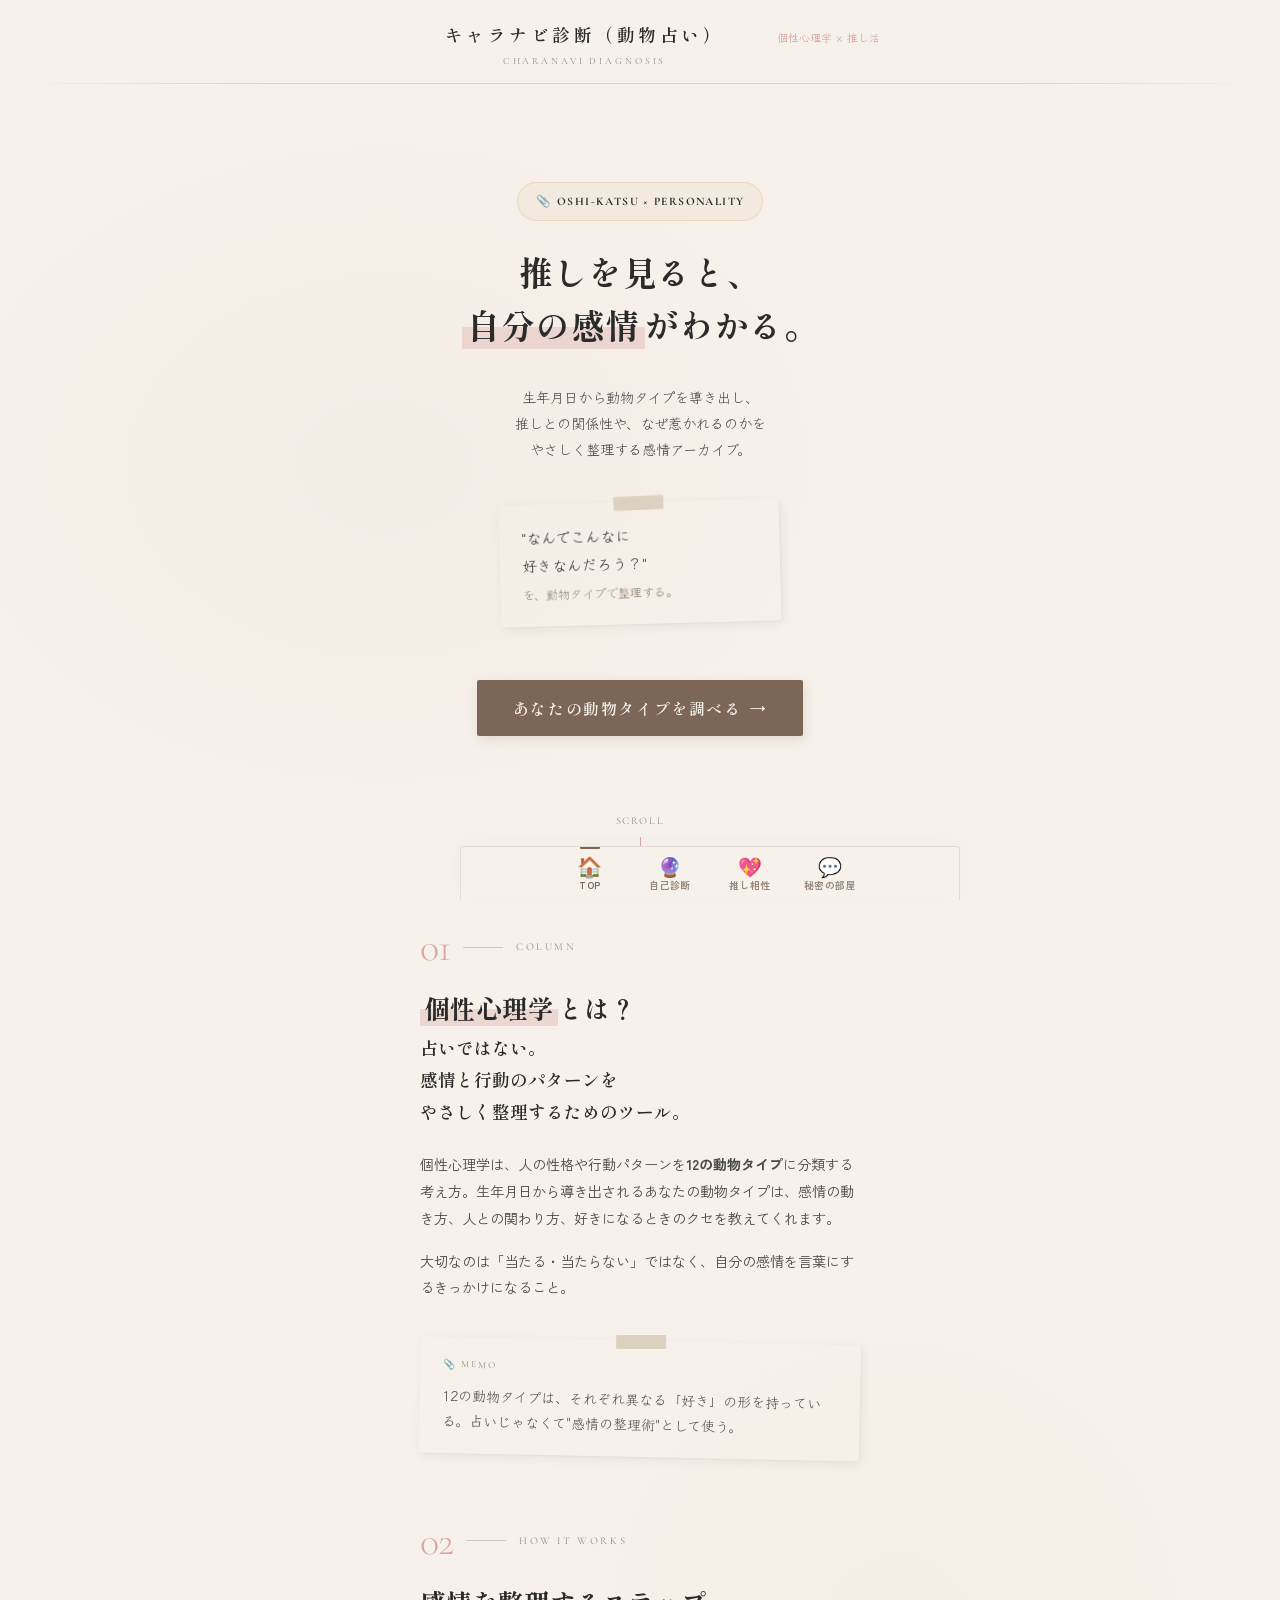
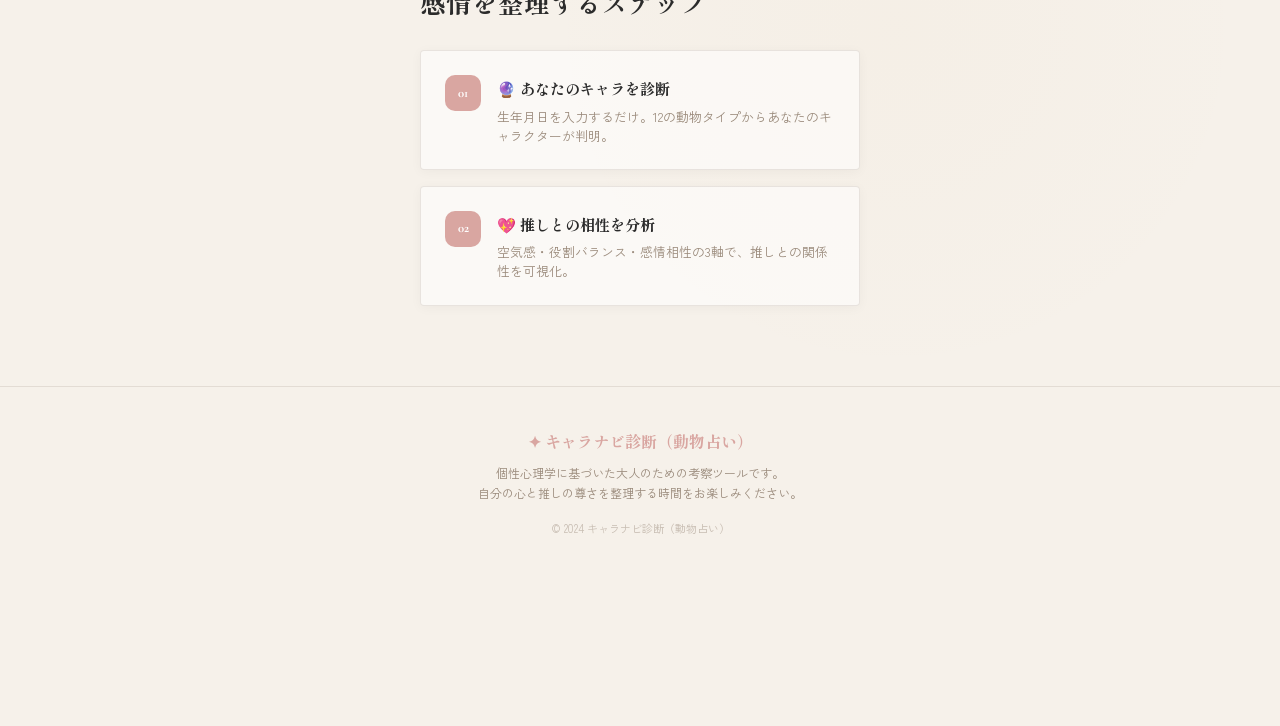
==== index.html @ 5bd95306 "トップページのサブタイトルから「大人オタク向け」を削除" ====
<!DOCTYPE html>
<html lang="ja">
<head>
  <meta charset="UTF-8">
  <meta name="viewport" content="width=device-width, initial-scale=1.0, viewport-fit=cover">
  <title>キャラナビ診断（動物占い） Vol.01 | 推しを知ると、自分もわかる。</title>
  <meta name="description" content="個性心理学の動物タイプで、推しへの感情を整理する。大人のための推し活考察アーカイブ。">
  <meta name="theme-color" content="#F6F1EA">
  <link rel="preconnect" href="https://fonts.googleapis.com">
  <link rel="preconnect" href="https://fonts.gstatic.com" crossorigin>
  <link href="https://fonts.googleapis.com/css2?family=Shippori+Mincho+B1:wght@400;500;600;700;800&family=Zen+Kaku+Gothic+New:wght@400;500;700&family=Klee+One:wght@400;600&family=Cormorant+Garamond:ital,wght@0,300;0,400;0,500;0,600;1,300;1,400&display=swap" rel="stylesheet">
  <link rel="stylesheet" href="css/main.css">
</head>
<body>

  <!-- ✨ Background Ambiance -->
  <div class="bg-ambiance"></div>
  <div class="particles" id="particles"></div>

  <!-- Loading Overlay -->
  <div class="loading-overlay" id="loadingOverlay">
    <div class="loading-spinner"></div>
    <div class="loading-text">感情アーカイブを整理中…</div>
  </div>

  <!-- Masthead -->
  <header class="masthead" id="masthead-main">
    <div class="masthead-inner">
      <div class="masthead-brand">
        <h1 class="masthead-title">キャラナビ診断（動物占い）</h1>
        <span class="masthead-en">CHARANAVI DIAGNOSIS</span>
      </div>
      <span class="masthead-tagline">個性心理学 × 推し活</span>
    </div>
    <div class="masthead-rule"></div>
  </header>

  <!-- ============================================================
       PAGE: TOP
       ============================================================ -->
  <div class="page active" id="page-top">
    <section class="hero" style="min-height: calc(100vh - 140px); padding-top: 20px;">
      <div class="hero-eyebrow">
        <span>📎</span>
        <span>OSHI-KATSU × PERSONALITY</span>
      </div>

      <h1 class="hero-title" style="font-family: var(--font-serif); font-size: 2.1rem; line-height: 1.6; margin-bottom: 2rem;">
        推しを見ると、<br>
        <span class="marker-highlight">自分の感情</span>がわかる。
      </h1>

      <p class="hero-subtitle" style="font-family: var(--font-hand); font-size: 0.9rem; line-height: 1.8; margin-bottom: 2.5rem; color: var(--text-primary);">
        生年月日から動物タイプを導き出し、<br>
        推しとの関係性や、なぜ惹かれるのかを<br>
        やさしく整理する感情アーカイブ。
      </p>

      <!-- Sticky note -->
      <div class="hero-memo" style="transform: rotate(-1.5deg); margin-bottom: 3.5rem; max-width: 280px; width: 100%;">
        <div class="sticky-note sticky-note--pink">
          <p class="sticky-handwritten">"なんでこんなに<br>好きなんだろう？"<br><span class="sticky-small">を、動物タイプで整理する。</span></p>
        </div>
      </div>

      <button class="btn-cta" id="btnStartDiagnosis" onclick="navigateTo('diagnosis')">
        <span>あなたの動物タイプを調べる</span>
        <span>→</span>
      </button>

      <div class="hero-scroll" style="bottom: 10px;">
        <span>SCROLL</span>
        <div class="scroll-line"></div>
      </div>
    </section>

    <!-- Column Section -->
    <section class="features" style="padding-top: 2rem; padding-bottom: 4rem;">
      <div class="container">
        <!-- Section header -->
        <div class="col-header">
          <span class="col-num">01</span>
          <div class="col-divider"></div>
          <span class="col-label">COLUMN</span>
        </div>

        <h2 class="section-title">
          <span class="title-main"><span class="marker-highlight">個性心理学</span>とは？</span>
        </h2>

        <div class="editorial-grid" style="display: flex; flex-direction: column; gap: 1.5rem; margin-bottom: 2.5rem;">
          <p class="lead-text" style="font-family: var(--font-serif); font-size: 1.1rem; line-height: 1.8; color: var(--text-dark); font-weight: 600;">
            占いではない。<br>
            <span class="text-em">感情と行動のパターン</span>を<br>
            やさしく整理するためのツール。
          </p>

          <div class="body-text" style="font-size: 0.88rem; line-height: 1.9; color: var(--text-primary);">
            <p>
              個性心理学は、人の性格や行動パターンを<strong>12の動物タイプ</strong>に分類する考え方。生年月日から導き出されるあなたの動物タイプは、感情の動き方、人との関わり方、好きになるときのクセを教えてくれます。
            </p>
            <p style="margin-top: 1rem;">
              大切なのは「当たる・当たらない」ではなく、<span class="underline-accent">自分の感情を言葉にするきっかけ</span>になること。
            </p>
          </div>
        </div>

        <!-- Sticky Note inside Column -->
        <div class="sticky-note sticky-note--yellow" style="transform: rotate(1.2deg); margin-bottom: 3rem;">
          <p class="sticky-label">📎 MEMO</p>
          <p class="sticky-body" style="font-family: var(--font-hand);">12の動物タイプは、それぞれ異なる「好き」の形を持っている。占いじゃなくて"感情の整理術"として使う。</p>
        </div>

        <!-- Features list -->
        <div class="col-header" style="margin-top: 4rem;">
          <span class="col-num">02</span>
          <div class="col-divider"></div>
          <span class="col-label">HOW IT WORKS</span>
        </div>
        <h2 class="section-title" style="margin-bottom: 2rem;">感情を整理するステップ</h2>

        <div class="feature-card">
          <div class="feature-step">01</div>
          <div>
            <div class="feature-title">🔮 あなたのキャラを診断</div>
            <div class="feature-desc">生年月日を入力するだけ。12の動物タイプからあなたのキャラクターが判明。</div>
          </div>
        </div>
        <div class="feature-card">
          <div class="feature-step">02</div>
          <div>
            <div class="feature-title">💖 推しとの相性を分析</div>
            <div class="feature-desc">空気感・役割バランス・感情相性の3軸で、推しとの関係性を可視化。</div>
          </div>
        </div>

      </div>
    </section>

    <!-- Footer -->
    <footer class="site-footer">
      <div class="footer-logo">✦ キャラナビ診断（動物占い）</div>
      <p class="footer-note">
        個性心理学に基づいた大人のための考察ツールです。<br>
        自分の心と推しの尊さを整理する時間をお楽しみください。
      </p>
      <p class="footer-copy">© 2024 キャラナビ診断（動物占い）</p>
    </footer>
  </div>

  <!-- ============================================================
       PAGE: DIAGNOSIS
       ============================================================ -->
  <div class="page" id="page-diagnosis">
    <div class="container">
      <div class="col-header">
        <span class="col-num">03</span>
        <div class="col-divider"></div>
        <span class="col-label">YOUR TYPE</span>
      </div>

      <h2 class="section-title">あなたの<span class="marker-highlight">動物タイプ</span>を知る</h2>
      <p class="section-desc" style="margin-bottom: 2rem;">生年月日を入力してください。</p>

      <div class="glass-card" id="diagnosisForm">
        <div class="form-group">
          <label class="form-label">📅 BIRTHDAY</label>
          <div class="date-inputs">
            <div class="date-field">
              <input type="number" id="myYear" class="date-input" placeholder="1995" min="1920" max="2026">
              <span class="date-unit">年</span>
            </div>
            <div class="date-field">
              <input type="number" id="myMonth" class="date-input" placeholder="4" min="1" max="12">
              <span class="date-unit">月</span>
            </div>
            <div class="date-field">
              <input type="number" id="myDay" class="date-input" placeholder="1" min="1" max="31">
              <span class="date-unit">日</span>
            </div>
          </div>
        </div>
        <button class="btn-primary" id="btnMyDiagnose" onclick="runMyDiagnosis()">
          <span>診断する</span>
          <span>→</span>
        </button>
      </div>

      <!-- Result Area -->
      <div class="result-area hidden" id="myResult">
        <div class="result-card" id="myResultCard">
          <div class="result-label" id="myResultLabel">YOUR ANIMAL TYPE</div>
          <div class="result-header" style="margin-top: 1.5rem; display: flex; justify-content: space-between; align-items: center;">
            <div class="char-number" id="myCharNumber">No.--</div>
            <div class="char-group-badge" id="myGroupBadge">--</div>
          </div>
          <div class="char-animal-icon" id="myAnimalIcon">🔮</div>
          <div class="char-name" id="myCharName">--</div>
          <div class="char-animal-name" id="myAnimalName">--</div>
          <div class="char-spell" id="myCharSpell">--</div>
          <div class="char-keyword" id="myKeyword">--</div>
          <div class="char-details">
            <div class="detail-item">
              <span class="detail-icon">💬</span>
              <div>
                <div class="detail-label">PERSONALITY — 基本性格</div>
                <div class="detail-text" id="myPersonality">--</div>
              </div>
            </div>
            <div class="detail-item">
              <span class="detail-icon">💓</span>
              <div>
                <div class="detail-label">LOVE — 好きの傾向</div>
                <div class="detail-text" id="myLove">--</div>
              </div>
            </div>
            <div class="detail-item">
              <span class="detail-icon">⭐</span>
              <div>
                <div class="detail-label">VOCATION — 適職傾向</div>
                <div class="detail-text" id="myVocation">--</div>
              </div>
            </div>
            <div class="detail-item">
              <span class="detail-icon">🍀</span>
              <div>
                <div class="detail-label">LUCKY POINT — 開運のヒント</div>
                <div class="detail-text" id="myLucky">--</div>
              </div>
            </div>
          </div>
          <button class="share-btn" onclick="shareResult('my')" style="width: 100%; justify-content: center; margin-top: 2rem;">📤 この結果をコピーする</button>
        </div>

        <!-- Navigation Buttons -->
        <div class="btn-group mt-lg">
          <button class="btn-primary" onclick="navigateTo('oshi')">
            <span>💖 推しとの相性を見る</span>
            <span>→</span>
          </button>

        </div>
      </div>
    </div>
    <footer class="site-footer">
      <p class="footer-copy">© 2024 キャラナビ診断（動物占い）</p>
    </footer>
  </div>

  <!-- ============================================================
       PAGE: OSHI COMPATIBILITY
       ============================================================ -->
  <div class="page" id="page-oshi">
    <div class="container">
      <div class="col-header">
        <span class="col-num">04</span>
        <div class="col-divider"></div>
        <span class="col-label">RELATIONSHIP</span>
      </div>

      <h2 class="section-title">推しとの<span class="marker-highlight">相性チェック</span></h2>

      <!-- Quote -->
      <div class="oshi-quote" style="margin-bottom: 2rem;">
        <blockquote class="pull-quote">
          <p>
            推しを見てると、<br>
            <span class="quote-accent">"なんでこんなに惹かれるんだろう？"</span><br>
            って思うこと、ない？
          </p>
        </blockquote>
      </div>

      <!-- User not diagnosed message -->
      <div class="glass-card text-center hidden" id="oshiNeedDiagnosis" style="margin-bottom: 2rem;">
        <p style="margin-bottom:16px; font-family: var(--font-hand);">まずはあなた自身のキャラクターを先に診断してくださいね 🔮</p>
        <button class="btn-primary" onclick="navigateTo('diagnosis')">
          <span>診断ページへ</span>
          <span>→</span>
        </button>
      </div>

      <!-- Oshi Input Form -->
      <div class="glass-card hidden" id="oshiForm" style="margin-bottom: 2rem;">
        <div class="form-group">
          <label class="form-label">💖 推しの名前（任意）</label>
          <input type="text" id="oshiName" class="text-input" placeholder="例：廉くん">
        </div>
        <div class="form-group">
          <label class="form-label">📅 推しの生年月日</label>
          <div class="date-inputs">
            <div class="date-field">
              <input type="number" id="oshiYear" class="date-input" placeholder="1999" min="1920" max="2026">
              <span class="date-unit">年</span>
            </div>
            <div class="date-field">
              <input type="number" id="oshiMonth" class="date-input" placeholder="1" min="1" max="12">
              <span class="date-unit">月</span>
            </div>
            <div class="date-field">
              <input type="number" id="oshiDay" class="date-input" placeholder="23" min="1" max="31">
              <span class="date-unit">日</span>
            </div>
          </div>
        </div>
        <button class="btn-primary" onclick="runOshiDiagnosis()">
          <span>相性を診断する</span>
          <span>→</span>
        </button>
      </div>

      <!-- Oshi Result -->
      <div class="result-area hidden" id="oshiResult">
        <!-- Oshi Character Card -->
        <div class="result-card" id="oshiResultCard" style="margin-bottom: 2rem;">
          <div class="result-label" id="oshiResultLabel">推しのキャラ</div>
          <div class="result-header" style="margin-top: 1.5rem; display: flex; justify-content: space-between; align-items: center;">
            <div class="char-number" id="oshiCharNumber">No.--</div>
            <div class="char-group-badge" id="oshiGroupBadge">--</div>
          </div>
          <div class="char-animal-icon" id="oshiAnimalIcon">✦</div>
          <div class="char-name" id="oshiCharName">--</div>
          <div class="char-animal-name" id="oshiAnimalName">--</div>
          <div class="char-keyword" id="oshiKeyword" style="margin-bottom: 2rem;">--</div>
          <div class="char-details">
            <div class="detail-item">
              <span class="detail-icon">💬</span>
              <div>
                <div class="detail-label">PERSONALITY — 性格傾向</div>
                <div class="detail-text" id="oshiPersonality">--</div>
              </div>
            </div>
            <div class="detail-item">
              <span class="detail-icon">🎤</span>
              <div>
                <div class="detail-label">OSHI-KATSU — 推し活ポイント</div>
                <div class="detail-text" id="oshiOshiText">--</div>
              </div>
            </div>
          </div>
        </div>

        <!-- Compatibility Card -->
        <div class="compat-card" id="compatCard">
          <div class="compat-title" style="font-family: var(--font-serif); font-weight: 700;">あなたと推しの相性</div>
          
          <div class="compat-vs-display">
            <div class="compat-person">
              <div class="compat-person-emoji" id="compatMyEmoji">🪞</div>
              <div class="compat-person-name" style="font-family: var(--font-hand);">あなた</div>
              <div class="compat-person-group" id="compatMyGroup">--</div>
            </div>
            <div class="compat-heart">✦</div>
            <div class="compat-person">
              <div class="compat-person-emoji" id="compatOshiEmoji">🌟</div>
              <div class="compat-person-name" id="compatOshiName" style="font-family: var(--font-hand);">推し</div>
              <div class="compat-person-group" id="compatOshiGroup">--</div>
            </div>
          </div>

          <!-- Score -->
          <div class="compat-score-section">
            <div class="compat-score" id="compatScore">0</div>
            <div class="compat-score-label" id="compatLabel" style="background: var(--brown) !important; font-family: var(--font-serif);">--</div>
          </div>

          <!-- Radar Chart Canvas -->
          <div class="radar-chart-wrap">
            <canvas id="radarChart" width="560" height="560"></canvas>
          </div>

          <!-- 3-Axis Scores -->
          <div class="axis-scores">
            <div class="axis-score-item">
              <div class="axis-score-value" id="axisAtmosphere" style="color: var(--brown) !important;">0</div>
              <div class="axis-score-name">空気感</div>
            </div>
            <div class="axis-score-item">
              <div class="axis-score-value" id="axisRole" style="color: var(--brown) !important;">0</div>
              <div class="axis-score-name">役割バランス</div>
            </div>
            <div class="axis-score-item">
              <div class="axis-score-value" id="axisEmotion" style="color: var(--brown) !important;">0</div>
              <div class="axis-score-name">感情相性</div>
            </div>
          </div>

          <!-- Detail Blocks -->
          <div id="compatDetails" style="display: flex; flex-direction: column; gap: 10px;"></div>

          <!-- Tip -->
          <div class="tip-box" id="compatTipBox" style="background: rgba(200, 185, 160, 0.15); border-left-color: var(--brown);">
            <div class="tip-box-title" style="color: var(--brown-dark); font-family: var(--font-serif);">📝 攻略のヒント</div>
            <div class="tip-box-text" id="compatTip" style="font-family: var(--font-hand);"></div>
          </div>

          <button class="share-btn" onclick="shareResult('oshi')" style="margin-top:20px; width: 100%; justify-content: center;">📤 相性結果をコピーする</button>
        </div>

        <!-- Navigation -->
        <div class="btn-group mt-lg">
          <button class="btn-primary" onclick="navigateTo('gpts')">
            <span>💬 公式LINEでさらに考察</span>
            <span>→</span>
          </button>
        </div>
      </div>
    </div>
    <footer class="site-footer">
      <p class="footer-copy">© 2024 キャラナビ診断（動物占い）</p>
    </footer>
  </div>



  <!-- ============================================================
       PAGE: LINE（公式LINE誘導）
       ============================================================ -->
  <div class="page" id="page-gpts">
    <div class="container">
      <div class="gpts-page" style="min-height: calc(100vh - 160px); padding-top: 2rem;">
        <div class="col-header" style="justify-content: center; width: 100%;">
          <span class="col-num">✦</span>
          <div class="col-divider" style="width: 20px;"></div>
          <span class="col-label">SECRET EDITORIAL ROOM</span>
          <div class="col-divider" style="width: 20px;"></div>
          <span class="col-num">✦</span>
        </div>

        <h2 class="gpts-title" style="font-family: var(--font-serif); font-size: 1.6rem; line-height: 1.6; margin-top: 1rem;">
          秘密の編集部で、<br>
          <span class="marker-highlight">もっと深い考察を。</span>
        </h2>
        <p class="gpts-desc" style="font-family: var(--font-hand); line-height: 1.8; margin-bottom: 2rem; color: var(--text-primary);">
          公式LINEを「秘密の編集部」として、<br>
          推し×あなたの詳細な関係性コラムや<br>
          限定の感情アーカイブを配信します。
        </p>

        <!-- Benefits -->
        <div class="summary-card" id="lineBenefits" style="margin-bottom: 1.5rem;">
          <div class="summary-item">
            <span class="summary-item-icon">📚</span>
            <div>
              <div class="summary-item-label">特典 1</div>
              <div class="summary-item-value">推しグループ関係性図鑑</div>
            </div>
          </div>
          <div class="summary-item">
            <span class="summary-item-icon">🧪</span>
            <div>
              <div class="summary-item-label">特典 2</div>
              <div class="summary-item-value">チーム作りに 関係性ラボ</div>
            </div>
          </div>
        </div>

        <!-- Diagnosis Summary (JS will populate if diagnosed) -->
        <div class="summary-card hidden" id="gptsSummary" style="margin-bottom: 2rem;">
          <div class="summary-item" id="gptsSummaryMy">
            <span class="summary-item-icon">🔮</span>
            <div>
              <div class="summary-item-label">あなたの診断タイプ</div>
              <div class="summary-item-value" id="gptsMySummary">未診断</div>
            </div>
          </div>
          <div class="summary-item hidden" id="gptsSummaryOshi">
            <span class="summary-item-icon">💖</span>
            <div>
              <div class="summary-item-label">推しの診断タイプ</div>
              <div class="summary-item-value" id="gptsOshiSummary">未診断</div>
            </div>
          </div>
        </div>

        <a href="https://lin.ee/TeuD3GD" target="_blank" rel="noopener noreferrer" class="btn-line" id="btnLine" style="width: 100%; justify-content: center; gap: 8px;">
          <span>LINEで続きを読む</span>
        </a>
        <p class="gpts-note" style="font-family: var(--font-hand); color: var(--text-muted); opacity: 0.8; margin-top: 1rem;">
          ※ 編集部からの配信は週1〜2回程度です。<br>
          いつでも解除・ブロックできます。
        </p>

        <!-- Closing message -->
        <div class="closing-message-block" style="margin-top: 4rem; text-align: center; border-top: 1px dashed rgba(123,102,88,0.2); padding-top: 2rem; width: 100%;">
          <p style="font-family: var(--font-serif); font-size: 0.95rem; line-height: 2; color: var(--text-primary); font-style: italic;">
            「推しを見ているつもりで、<br>
            ほんとは自分の感情を<br>
            見ていたのかもしれない。」
          </p>
        </div>
      </div>
    </div>
    <footer class="site-footer">
      <p class="footer-copy">© 2024 キャラナビ診断（動物占い）</p>
    </footer>
  </div>

  <!-- ============================================================
       BOTTOM NAVIGATION
       ============================================================ -->
  <nav class="bottom-nav" id="bottomNav">
    <button class="nav-item active" data-page="top" onclick="navigateTo('top')">
      <span class="nav-icon">🏠</span>
      <span>TOP</span>
    </button>
    <button class="nav-item" data-page="diagnosis" onclick="navigateTo('diagnosis')">
      <span class="nav-icon">🔮</span>
      <span>自己診断</span>
    </button>
    <button class="nav-item" data-page="oshi" onclick="navigateTo('oshi')">
      <span class="nav-icon">💖</span>
      <span>推し相性</span>
    </button>

    <button class="nav-item" data-page="gpts" onclick="navigateTo('gpts')">
      <span class="nav-icon">💬</span>
      <span>秘密の部屋</span>
    </button>
  </nav>

  <!-- Scripts -->
  <script src="js/data.js"></script>
  <script src="js/oshi.js"></script>

  <script src="js/main.js"></script>
</body>
</html>
---- css/main.css ----
/* ============================================================
   動物キャラナビ — Magazine Editorial Design System
   Theme: 推し考察マガジン × 個性心理学
   Palette: Warm Ivory × Smoky Brown × Dusty Pink × Sage Green
   Mobile-First / Editorial / anan・BRUTUS・FUDGE inspired
   ============================================================ */

/* ---- Design Tokens ---- */
@import url('https://fonts.googleapis.com/css2?family=Shippori+Mincho+B1:wght@400;500;600;700;800&family=Zen+Kaku+Gothic+New:wght@400;500;700&family=Klee+One:wght@400;600&family=Cormorant+Garamond:ital,wght@0,300;0,400;0,500;0,600;1,300;1,400&display=swap');

:root {
  /* Backgrounds — Light magazine pages */
  --bg-deep: #F6F1EA;
  --bg-card: rgba(255, 255, 255, 0.55);
  --bg-elevated: #EDE6DB;

  /* Accent — Dusty Pink */
  --accent: #D9A6A1;
  --accent-soft: #E8C4C0;
  --accent-glow: rgba(217, 166, 161, 0.2);
  --accent-light: #F2DCD9;

  /* Secondary — Sage Green */
  --sage: #A8B2A1;
  --sage-light: #C4CCBF;
  --sage-pale: #D8DED5;

  /* Smoky Brown & Warm Gray */
  --brown: #7B6658;
  --brown-light: #9A8A7B;
  --brown-dark: #5C4D40;
  --tape-color: rgba(200, 185, 160, 0.55);
  --marker-pink: rgba(217, 166, 161, 0.35);
  --marker-sage: rgba(168, 178, 161, 0.3);

  /* Warm Whites & Creams */
  --warm-white: #fdfcfa;
  --warm-beige: #F6F1EA;
  --cream: #EDE6DB;

  /* Text — Dark editorial tones */
  --text-bright: #2B2B2B;
  --text-primary: #4A4A4A;
  --text-muted: #9A8A7B;
  --text-dark: #2B2B2B;
  --text-dark-sub: #5C4D40;

  /* Card / Surface */
  --glass-bg: rgba(255, 255, 255, 0.55);
  --glass-bg-hover: rgba(255, 255, 255, 0.75);
  --glass-border: rgba(123, 102, 88, 0.15);
  --glass-border-hover: rgba(123, 102, 88, 0.3);

  /* Group Colors — muted for light bg */
  --moon-color: #D9A6A1;
  --moon-bg: rgba(217, 166, 161, 0.12);
  --earth-color: #A8B2A1;
  --earth-bg: rgba(168, 178, 161, 0.12);
  --sun-color: #7B6658;
  --sun-bg: rgba(200, 185, 160, 0.15);

  /* Typography */
  --font-ja: 'Zen Kaku Gothic New', 'Hiragino Kaku Gothic ProN', sans-serif;
  --font-serif: 'Shippori Mincho B1', 'Georgia', serif;
  --font-en: 'Cormorant Garamond', 'Georgia', serif;
  --font-hand: 'Klee One', cursive;

  /* Spacing */
  --space-xs: 4px;
  --space-sm: 8px;
  --space-md: 16px;
  --space-lg: 24px;
  --space-xl: 40px;
  --space-2xl: 64px;

  /* Radii */
  --radius-sm: 2px;
  --radius-md: 3px;
  --radius-lg: 4px;
  --radius-xl: 4px;
  --radius-full: 9999px;

  /* Transitions */
  --ease-out-expo: cubic-bezier(0.16, 1, 0.3, 1);
  --transition-fast: all 0.25s var(--ease-out-expo);
  --transition-smooth: all 0.4s var(--ease-out-expo);
  --transition-slow: all 0.6s var(--ease-out-expo);

  /* Layout */
  --content-width: 460px;
  --nav-height: 68px;

  /* Paper texture noise overlay */
  --noise: url("data:image/svg+xml,%3Csvg xmlns='http://www.w3.org/2000/svg' width='300' height='300'%3E%3Cfilter id='n'%3E%3CfeTurbulence type='fractalNoise' baseFrequency='0.75' numOctaves='4' stitchTiles='stitch'/%3E%3C/filter%3E%3Crect width='300' height='300' filter='url(%23n)' opacity='0.04'/%3E%3C/svg%3E");
}

/* ---- Reset & Base ---- */
*, *::before, *::after {
  box-sizing: border-box;
  margin: 0;
  padding: 0;
}

html {
  scroll-behavior: smooth;
  -webkit-text-size-adjust: 100%;
}

body {
  font-family: var(--font-ja);
  background-color: var(--bg-deep);
  background-image: var(--noise);
  background-repeat: repeat;
  color: var(--text-bright);
  line-height: 1.8;
  overflow-x: hidden;
  -webkit-font-smoothing: antialiased;
  -moz-osx-font-smoothing: grayscale;
  padding-bottom: calc(var(--nav-height) + 20px);
}

img { max-width: 100%; display: block; }
a { color: inherit; text-decoration: none; }
button { cursor: pointer; border: none; font-family: inherit; }
input, select { font-family: inherit; }

/* Scrollbar */
::-webkit-scrollbar { width: 4px; }
::-webkit-scrollbar-track { background: transparent; }
::-webkit-scrollbar-thumb { background: rgba(123, 102, 88, 0.15); border-radius: 2px; }

/* ---- Background Ambiance — Subtle editorial texture ---- */
.bg-ambiance {
  position: fixed;
  inset: 0;
  pointer-events: none;
  z-index: 0;
  background: transparent;
}

/* ---- Particles (JS-generated) — Disabled for premium clean feel ---- */
.particles {
  display: none;
}

/* ---- Layout ---- */
.container {
  width: 100%;
  max-width: var(--content-width);
  margin: 0 auto;
  padding: 0 20px;
  position: relative;
  z-index: 1;
}

/* ---- Page System (SPA) ---- */
.page {
  display: none;
  min-height: calc(100vh - var(--nav-height));
  animation: pageIn 0.5s var(--ease-out-expo) forwards;
}

.page.active {
  display: block;
}

@keyframes pageIn {
  from { opacity: 0; transform: translateY(16px); }
  to   { opacity: 1; transform: translateY(0); }
}

/* ---- Bottom Navigation — Clean magazine tab bar ---- */
.bottom-nav {
  position: fixed;
  bottom: 0;
  left: 0;
  right: 0;
  z-index: 1000;
  display: flex;
  justify-content: center;
  padding: 0 8px env(safe-area-inset-bottom, 8px);
  background: rgba(246, 241, 234, 0.95);
  backdrop-filter: blur(20px);
  -webkit-backdrop-filter: blur(20px);
  border-top: 1px solid rgba(123, 102, 88, 0.15);
  box-shadow: 0 -4px 20px rgba(0, 0, 0, 0.02);
}

.nav-item {
  flex: 1;
  display: flex;
  flex-direction: column;
  align-items: center;
  gap: 2px;
  padding: 10px 4px 8px;
  background: none;
  color: var(--text-muted);
  font-size: 0.6rem;
  font-weight: 700;
  letter-spacing: 0.05em;
  transition: var(--transition-fast);
  position: relative;
  max-width: 80px;
}

.nav-item .nav-icon {
  font-size: 1.2rem;
  line-height: 1;
  transition: var(--transition-fast);
}

.nav-item.active {
  color: var(--brown);
}

.nav-item.active .nav-icon {
  transform: scale(1.05);
}

.nav-item.active::before {
  content: "";
  position: absolute;
  top: 0;
  left: 50%;
  transform: translateX(-50%);
  width: 20px;
  height: 2px;
  background: var(--brown);
  border-radius: 0 0 1px 1px;
}

/* ---- Typography — Editorial Magazine ---- */
.label-en {
  font-family: var(--font-en);
  font-weight: 700;
  letter-spacing: 0.08em;
  text-transform: uppercase;
  font-size: 0.7rem;
  color: var(--text-muted);
}

.section-label {
  display: inline-flex;
  align-items: center;
  gap: 6px;
  padding: 6px 14px;
  background: var(--accent-light);
  border: 1px solid rgba(196, 115, 110, 0.25);
  border-radius: var(--radius-full);
  font-family: var(--font-en);
  font-weight: 700;
  font-size: 0.7rem;
  letter-spacing: 0.1em;
  color: var(--accent);
  margin-bottom: var(--space-md);
}

.section-title {
  font-family: var(--font-serif);
  font-size: 1.6rem;
  font-weight: 700;
  line-height: 1.3;
  margin-bottom: var(--space-sm);
  color: var(--text-dark);
}

.section-desc {
  font-size: 0.9rem;
  color: var(--text-muted);
  line-height: 1.6;
}

/* Accent Text — editorial highlight */
.neon-text {
  background: linear-gradient(135deg, var(--accent), var(--mauve));
  -webkit-background-clip: text;
  -webkit-text-fill-color: transparent;
  background-clip: text;
}

.gold-text {
  background: var(--gold-gradient);
  -webkit-background-clip: text;
  -webkit-text-fill-color: transparent;
  background-clip: text;
}

/* ---- Hero Section — Editorial magazine cover ---- */
.hero {
  min-height: 100vh;
  min-height: 100dvh;
  display: flex;
  flex-direction: column;
  justify-content: center;
  align-items: center;
  text-align: center;
  padding: 80px 20px 100px;
  position: relative;
}

.hero-eyebrow {
  display: inline-flex;
  align-items: center;
  gap: 6px;
  padding: 8px 18px;
  background: rgba(201, 148, 62, 0.06);
  border: 1px solid rgba(201, 148, 62, 0.2);
  border-radius: var(--radius-full);
  color: var(--gold);
  font-family: var(--font-en);
  font-weight: 700;
  font-size: 0.72rem;
  letter-spacing: 0.12em;
  margin-bottom: var(--space-lg);
  animation: fadeInDown 0.8s 0.2s var(--ease-out-expo) both;
}

.hero-title {
  font-family: var(--font-serif);
  font-size: clamp(1.8rem, 7vw, 2.8rem);
  font-weight: 700;
  line-height: 1.35;
  margin-bottom: var(--space-lg);
  letter-spacing: 0.02em;
  color: var(--text-dark);
  animation: fadeInDown 0.8s 0.4s var(--ease-out-expo) both;
}

.hero-title .accent {
  position: relative;
  display: inline;
}

.hero-title .accent::after {
  content: "";
  position: absolute;
  bottom: 2px;
  left: 0;
  right: 0;
  height: 3px;
  background: var(--accent);
  border-radius: 2px;
}

.hero-subtitle {
  font-size: 0.95rem;
  color: var(--text-muted);
  max-width: 320px;
  margin: 0 auto var(--space-xl);
  line-height: 1.7;
  animation: fadeInDown 0.8s 0.6s var(--ease-out-expo) both;
}

.hero-animals {
  display: flex;
  justify-content: center;
  gap: 12px;
  margin-bottom: var(--space-xl);
  animation: fadeInDown 0.8s 0.8s var(--ease-out-expo) both;
}

.hero-animal {
  font-size: 2rem;
  display: inline-block;
  animation: heroFloat 3.5s infinite ease-in-out;
  animation-delay: var(--d, 0s);
}

@keyframes heroFloat {
  0%, 100% { transform: translateY(0) scale(1); }
  50%      { transform: translateY(-10px) scale(1.06); }
}

/* CTA Button — Elegant editorial */
.btn-cta {
  display: inline-flex;
  align-items: center;
  gap: 8px;
  padding: 16px 36px;
  background: var(--accent);
  border-radius: var(--radius-full);
  color: #fff;
  font-weight: 700;
  font-size: 1rem;
  box-shadow: 0 8px 30px var(--accent-glow);
  transition: var(--transition-smooth);
  position: relative;
  overflow: hidden;
  animation: fadeInUp 0.8s 1s var(--ease-out-expo) both;
}

.btn-cta::before {
  content: "";
  position: absolute;
  top: 0; left: -100%;
  width: 100%; height: 100%;
  background: linear-gradient(90deg, transparent, rgba(255,255,255,0.2), transparent);
  transition: 0.6s;
}

.btn-cta:hover {
  transform: translateY(-3px) scale(1.02);
  box-shadow: 0 12px 40px rgba(196, 115, 110, 0.4);
}

.btn-cta:hover::before { left: 100%; }

.btn-cta:active {
  transform: translateY(0) scale(0.98);
}

/* Hero Scroll Indicator */
.hero-scroll {
  position: absolute;
  bottom: 90px;
  display: flex;
  flex-direction: column;
  align-items: center;
  gap: 6px;
  color: var(--text-muted);
  font-family: var(--font-en);
  font-size: 0.65rem;
  letter-spacing: 0.15em;
  animation: fadeIn 1s 1.5s var(--ease-out-expo) both;
}

.scroll-line {
  width: 1px;
  height: 32px;
  background: linear-gradient(to bottom, var(--text-muted), transparent);
  position: relative;
  overflow: hidden;
}

.scroll-line::after {
  content: "";
  position: absolute;
  inset: 0;
  background: var(--accent);
  animation: scrollPulse 2s infinite ease-in-out;
}

@keyframes scrollPulse {
  0%   { transform: translateY(-100%); }
  70%, 100% { transform: translateY(100%); }
}

/* ---- Feature Cards (TOP page) — Magazine article teasers ---- */
.features {
  padding: var(--space-2xl) 0;
}

.feature-card {
  display: flex;
  align-items: flex-start;
  gap: var(--space-md);
  padding: var(--space-lg);
  background: var(--bg-card);
  border: 1px solid var(--glass-border);
  border-radius: var(--radius-lg);
  margin-bottom: var(--space-md);
  transition: var(--transition-smooth);
  box-shadow: 0 2px 12px rgba(0,0,0,0.04);
}

.feature-card:hover {
  border-color: var(--glass-border-hover);
  transform: translateY(-2px);
  box-shadow: 0 8px 24px rgba(0,0,0,0.08);
}

.feature-step {
  flex-shrink: 0;
  width: 36px;
  height: 36px;
  display: flex;
  align-items: center;
  justify-content: center;
  background: var(--accent);
  border-radius: 10px;
  font-family: var(--font-en);
  font-weight: 800;
  font-size: 0.8rem;
  color: #fff;
}

.feature-title {
  font-family: var(--font-serif);
  font-size: 0.95rem;
  font-weight: 700;
  margin-bottom: 4px;
  color: var(--text-dark);
}

.feature-desc {
  font-size: 0.8rem;
  color: var(--text-muted);
  line-height: 1.5;
}

/* ---- Glass Card — Clean white magazine panel ---- */
.glass-card {
  background: var(--bg-card);
  border: 1px solid var(--glass-border);
  border-radius: var(--radius-xl);
  padding: var(--space-lg);
  transition: var(--transition-smooth);
  box-shadow: 0 2px 16px rgba(0,0,0,0.04);
}

.glass-card:hover {
  border-color: var(--glass-border-hover);
}

/* ---- Section Header ---- */
.section-header {
  text-align: center;
  margin-bottom: var(--space-xl);
  padding-top: var(--space-xl);
}

/* ---- Form Elements ---- */
.form-group {
  margin-bottom: var(--space-lg);
}

.form-label {
  display: flex;
  align-items: center;
  gap: 6px;
  font-weight: 700;
  font-size: 0.85rem;
  margin-bottom: var(--space-sm);
  color: var(--text-primary);
}

.date-inputs {
  display: grid;
  grid-template-columns: 1.4fr 1fr 1fr;
  gap: 10px;
}

.date-field {
  display: flex;
  align-items: center;
  background: #f8f5f0;
  border: 1px solid var(--glass-border);
  border-radius: var(--radius-md);
  padding: 0 12px;
  transition: var(--transition-fast);
}

.date-field:focus-within {
  border-color: var(--accent);
  box-shadow: 0 0 0 3px var(--accent-glow);
}

.date-input {
  width: 100%;
  background: transparent;
  border: none;
  color: var(--text-dark);
  font-size: 1.05rem;
  font-weight: 700;
  padding: 14px 0;
  outline: none;
}

.date-input::placeholder { color: rgba(0,0,0,0.2); }

.date-input::-webkit-outer-spin-button,
.date-input::-webkit-inner-spin-button { -webkit-appearance: none; margin: 0; }
.date-input[type=number] { -moz-appearance: textfield; }

.date-unit {
  color: var(--text-muted);
  font-size: 0.8rem;
  font-weight: 600;
  flex-shrink: 0;
}

.text-input {
  width: 100%;
  background: #f8f5f0;
  border: 1px solid var(--glass-border);
  border-radius: var(--radius-md);
  padding: 14px 16px;
  color: var(--text-dark);
  font-size: 0.95rem;
  font-weight: 500;
  outline: none;
  transition: var(--transition-fast);
}

.text-input::placeholder { color: rgba(0,0,0,0.2); }
.text-input:focus {
  border-color: var(--accent);
  box-shadow: 0 0 0 3px var(--accent-glow);
}

/* Select (styled) */
.select-wrap {
  position: relative;
}

.select-wrap select {
  width: 100%;
  appearance: none;
  background: #f8f5f0;
  border: 1px solid var(--glass-border);
  border-radius: var(--radius-md);
  padding: 14px 36px 14px 16px;
  color: var(--text-dark);
  font-size: 0.95rem;
  font-weight: 500;
  outline: none;
  transition: var(--transition-fast);
}

.select-wrap::after {
  content: "▾";
  position: absolute;
  right: 14px;
  top: 50%;
  transform: translateY(-50%);
  color: var(--text-muted);
  font-size: 0.9rem;
  pointer-events: none;
}

/* ---- Action Buttons — Elegant editorial ---- */
.btn-primary {
  display: flex;
  align-items: center;
  justify-content: center;
  gap: 8px;
  width: 100%;
  padding: 16px;
  background: var(--accent);
  border-radius: var(--radius-md);
  color: #fff;
  font-size: 1rem;
  font-weight: 700;
  box-shadow: 0 4px 16px var(--accent-glow);
  transition: var(--transition-smooth);
}

.btn-primary:hover {
  transform: translateY(-2px);
  box-shadow: 0 8px 24px rgba(196, 115, 110, 0.35);
}

.btn-primary:active { transform: translateY(0) scale(0.98); }

.btn-primary.gold {
  background: var(--gold-gradient);
  color: #3a2e28;
  box-shadow: 0 4px 16px var(--gold-glow);
}

.btn-primary.gold:hover {
  box-shadow: 0 8px 24px rgba(201, 148, 62, 0.35);
}

.btn-secondary {
  display: flex;
  align-items: center;
  justify-content: center;
  gap: 8px;
  width: 100%;
  padding: 14px;
  background: var(--bg-card);
  border: 1px solid var(--glass-border);
  border-radius: var(--radius-md);
  color: var(--text-primary);
  font-size: 0.9rem;
  font-weight: 600;
  transition: var(--transition-smooth);
}

.btn-secondary:hover {
  background: var(--cream);
  border-color: var(--glass-border-hover);
}

.btn-group {
  display: flex;
  flex-direction: column;
  gap: 10px;
  margin-top: var(--space-lg);
}

/* ---- Loading Animation ---- */
.loading-overlay {
  display: none;
  position: fixed;
  inset: 0;
  z-index: 2000;
  background: rgba(250, 247, 242, 0.94);
  backdrop-filter: blur(8px);
  flex-direction: column;
  align-items: center;
  justify-content: center;
  gap: var(--space-md);
}

.loading-overlay.show { display: flex; }

.loading-spinner {
  width: 48px;
  height: 48px;
  border: 3px solid rgba(196, 115, 110, 0.15);
  border-top-color: var(--accent);
  border-radius: 50%;
  animation: spin 0.8s linear infinite;
}

@keyframes spin { to { transform: rotate(360deg); } }

.loading-text {
  font-size: 0.9rem;
  color: var(--text-muted);
  animation: pulse 1.5s infinite ease-in-out;
}

@keyframes pulse {
  0%, 100% { opacity: 0.5; }
  50%      { opacity: 1; }
}

/* ============================================================
   RESULT CARD — Magazine / Threads Style
   Warm beige + gold accents + save-worthy design
   ============================================================ */
.result-area {
  margin-top: var(--space-lg);
  animation: fadeInUp 0.6s var(--ease-out-expo) forwards;
}

.result-card {
  background: var(--warm-beige);
  color: var(--text-dark);
  border-radius: var(--radius-xl);
  padding: 44px 28px;
  position: relative;
  overflow: hidden;
  text-align: center;
  box-shadow:
    0 32px 70px rgba(0, 0, 0, 0.45),
    0 0 0 1px rgba(212, 168, 83, 0.25);
  font-family: var(--font-serif);
}

/* Gold decorative top line */
.result-card::before {
  content: "";
  position: absolute;
  top: 0; left: 0; right: 0;
  height: 4px;
  background: var(--gold-gradient);
}

/* Subtle pattern and watermark text overlay */
.result-card::after {
  content: "OSHI NAVI";
  position: absolute;
  font-family: var(--font-en);
  font-weight: 800;
  font-size: 5rem;
  color: rgba(212, 168, 83, 0.035);
  top: 50%;
  left: 50%;
  transform: translate(-50%, -50%) rotate(-12deg);
  white-space: nowrap;
  pointer-events: none;
  z-index: 0;
}

.result-card > * { position: relative; z-index: 1; }

.result-label {
  display: inline-flex;
  align-items: center;
  gap: 6px;
  background: var(--gold);
  color: #fff;
  font-family: var(--font-en);
  font-size: 0.68rem;
  font-weight: 700;
  padding: 5px 14px;
  border-radius: var(--radius-full);
  margin-bottom: var(--space-lg);
  letter-spacing: 0.12em;
  text-transform: uppercase;
}

.result-header {
  display: flex;
  justify-content: space-between;
  align-items: center;
  margin-bottom: var(--space-lg);
}

.char-number {
  background: var(--text-dark);
  color: #fff;
  font-family: var(--font-en);
  font-size: 0.8rem;
  font-weight: 800;
  padding: 4px 12px;
  border-radius: var(--radius-sm);
  letter-spacing: 0.08em;
}

.char-group-badge {
  display: inline-flex;
  align-items: center;
  gap: 4px;
  font-size: 0.72rem;
  font-weight: 700;
  padding: 4px 12px;
  border-radius: var(--radius-full);
  border: 1.5px solid;
}

.char-group-badge.moon {
  background: var(--moon-bg);
  color: #7c5cbf;
  border-color: rgba(176, 139, 250, 0.3);
}

.char-group-badge.earth {
  background: var(--earth-bg);
  color: #2a9d6f;
  border-color: rgba(77, 212, 160, 0.3);
}

.char-group-badge.sun {
  background: var(--sun-bg);
  color: #b37a1a;
  border-color: rgba(255, 179, 71, 0.3);
}

.char-animal-icon {
  font-size: 4.5rem;
  margin: var(--space-md) 0;
  filter: drop-shadow(0 8px 16px rgba(0,0,0,0.1));
  animation: gentleBounce 3s infinite ease-in-out;
}

@keyframes gentleBounce {
  0%, 100% { transform: translateY(0) scale(1); }
  50%      { transform: translateY(-8px) scale(1.04); }
}

.char-name {
  font-size: 1.8rem;
  font-weight: 900;
  color: var(--text-dark);
  margin-bottom: 4px;
  letter-spacing: -0.02em;
  line-height: 1.3;
}

.char-animal-name {
  font-size: 0.82rem;
  font-weight: 700;
  font-family: var(--font-en);
  color: var(--text-dark-sub);
  margin-bottom: var(--space-md);
  letter-spacing: 0.15em;
  text-transform: uppercase;
}

.char-spell {
  display: inline-block;
  background: rgba(212, 168, 83, 0.08);
  border: 1px solid rgba(212, 168, 83, 0.3);
  padding: 4px 14px;
  font-size: 0.72rem;
  color: #8d7a5a;
  border-radius: var(--radius-sm);
  margin-bottom: var(--space-lg);
  font-weight: 700;
  letter-spacing: 0.05em;
}

.char-keyword {
  display: block;
  font-size: 1.05rem;
  font-weight: 700;
  color: #c0392b;
  background: linear-gradient(135deg, #fff3f3, #ffebeb);
  padding: 14px 20px;
  border-radius: var(--radius-md);
  margin: 0 auto var(--space-xl);
  border-top: 1px solid #f9d5d3;
  border-bottom: 1px solid #f9d5d3;
  letter-spacing: 0.02em;
  max-width: 90%;
}

/* Detail Items - Magazine Column Style */
.char-details {
  text-align: left;
  display: flex;
  flex-direction: column;
  gap: 22px;
  border-top: 1px double #dcd6cd;
  padding-top: var(--space-xl);
}

.detail-item {
  display: flex;
  gap: 16px;
  align-items: flex-start;
}

.detail-icon {
  font-size: 1.15rem;
  background: #f4efeb;
  width: 38px;
  height: 38px;
  display: flex;
  align-items: center;
  justify-content: center;
  border-radius: 50%;
  flex-shrink: 0;
  border: 1px solid rgba(212, 168, 83, 0.2);
}

.detail-label {
  font-family: var(--font-en);
  font-size: 0.68rem;
  font-weight: 800;
  color: #928271;
  text-transform: uppercase;
  letter-spacing: 0.1em;
  margin-bottom: 4px;
}

.detail-text {
  font-size: 0.88rem;
  color: #44372e;
  font-weight: 500;
  line-height: 1.65;
}

/* Focus Analysis - Focus Grid Style */
.focus-grid {
  display: flex;
  flex-direction: column;
  gap: 16px;
  margin-top: var(--space-md);
  text-align: left;
}

.focus-item {
  background: rgba(212, 168, 83, 0.04);
  border: 1px solid rgba(212, 168, 83, 0.15);
  border-radius: var(--radius-md);
  padding: 18px;
  position: relative;
  transition: var(--transition-fast);
  box-shadow: 0 4px 12px rgba(0, 0, 0, 0.02);
}

.focus-item:hover {
  background: rgba(212, 168, 83, 0.07);
  border-color: rgba(212, 168, 83, 0.35);
  transform: translateY(-2px);
}

.focus-tag {
  display: inline-block;
  font-size: 0.72rem;
  font-weight: 700;
  padding: 3px 10px;
  border-radius: var(--radius-sm);
  margin-bottom: var(--space-sm);
  letter-spacing: 0.03em;
}

.focus-tag.axis {
  background: rgba(77, 212, 160, 0.1);
  color: var(--earth-color);
  border: 1px solid rgba(77, 212, 160, 0.2);
}

.focus-tag.changer {
  background: rgba(255, 179, 71, 0.1);
  color: var(--sun-color);
  border: 1px solid rgba(255, 179, 71, 0.2);
}

.focus-member {
  font-family: var(--font-serif);
  font-size: 1.15rem;
  font-weight: 800;
  color: var(--text-dark);
  margin-bottom: 6px;
}

.focus-desc {
  font-size: 0.82rem;
  color: var(--text-dark-sub);
  line-height: 1.6;
}

/* Share Button */
.share-btn {
  display: inline-flex;
  align-items: center;
  gap: 6px;
  margin-top: var(--space-lg);
  background: var(--text-dark);
  color: #fff;
  padding: 12px 24px;
  border-radius: var(--radius-md);
  font-weight: 700;
  font-size: 0.85rem;
  transition: var(--transition-fast);
  box-shadow: 0 4px 16px rgba(0,0,0,0.15);
}

.share-btn:hover {
  transform: translateY(-2px);
  background: #4e342e;
}

/* ============================================================
   OSHI COMPATIBILITY — Radar Chart & Detailed Analysis
   ============================================================ */
.compat-card {
  background: linear-gradient(180deg, #fffcf7 0%, #fff3e0 100%);
  color: var(--text-dark);
  border-radius: var(--radius-xl);
  padding: 28px 20px;
  margin-top: var(--space-md);
  box-shadow: 0 24px 60px rgba(0,0,0,0.3);
  text-align: center;
  border: 1px solid rgba(212, 168, 83, 0.2);
  position: relative;
  overflow: hidden;
}

.compat-card::before {
  content: "";
  position: absolute;
  top: 0; left: 0; right: 0;
  height: 3px;
  background: linear-gradient(90deg, var(--neon-pink), var(--gold), var(--neon-purple));
}

.compat-title {
  font-size: 1.15rem;
  font-weight: 900;
  color: #c0392b;
  margin-bottom: var(--space-lg);
}

/* VS Display */
.compat-vs-display {
  display: flex;
  align-items: center;
  justify-content: center;
  gap: 12px;
  margin-bottom: var(--space-lg);
}

.compat-person {
  text-align: center;
  flex: 1;
}

.compat-person-emoji {
  font-size: 2.2rem;
  margin-bottom: 4px;
}

.compat-person-name {
  font-size: 0.75rem;
  font-weight: 700;
  color: var(--text-dark-sub);
}

.compat-person-group {
  font-size: 0.65rem;
  color: #a09080;
}

.compat-heart {
  font-size: 1.4rem;
  color: var(--neon-pink);
  animation: heartPulse 1.5s infinite ease-in-out;
}

@keyframes heartPulse {
  0%, 100% { transform: scale(1); }
  50%      { transform: scale(1.2); }
}

/* Score Display */
.compat-score-section {
  margin-bottom: var(--space-lg);
}

.compat-score {
  font-family: var(--font-en);
  font-size: 3.5rem;
  font-weight: 800;
  color: #c0392b;
  line-height: 1;
}

.compat-score-label {
  display: inline-block;
  background: #c0392b;
  color: #fff;
  padding: 4px 14px;
  border-radius: var(--radius-full);
  font-weight: 700;
  font-size: 0.8rem;
  margin-top: 6px;
}

/* Radar Chart Container */
.radar-chart-wrap {
  margin: var(--space-lg) auto;
  max-width: 280px;
}

.radar-chart-wrap canvas {
  width: 100%;
  height: auto;
}

/* 3-Axis Scores */
.axis-scores {
  display: grid;
  grid-template-columns: repeat(3, 1fr);
  gap: 8px;
  margin-bottom: var(--space-lg);
}

.axis-score-item {
  background: #f9f3ea;
  border-radius: var(--radius-md);
  padding: 12px 8px;
  text-align: center;
  border: 1px solid #efe6d6;
}

.axis-score-value {
  font-family: var(--font-en);
  font-size: 1.5rem;
  font-weight: 800;
  color: #c0392b;
  line-height: 1;
  margin-bottom: 4px;
}

.axis-score-name {
  font-size: 0.65rem;
  font-weight: 700;
  color: #a09080;
}

/* Detail Text Blocks */
.compat-detail-block {
  text-align: left;
  background: #faf6ef;
  border-radius: var(--radius-md);
  padding: 16px;
  margin-bottom: 10px;
  border-left: 3px solid var(--gold);
}

.compat-detail-title {
  font-size: 0.75rem;
  font-weight: 700;
  color: var(--gold);
  margin-bottom: 4px;
  display: flex;
  align-items: center;
  gap: 4px;
}

.compat-detail-text {
  font-size: 0.85rem;
  color: #4a3a30;
  line-height: 1.6;
  font-weight: 500;
}

/* Tip Box */
.tip-box {
  background: #fff8e1;
  border-left: 3px solid #ffb300;
  padding: 14px 16px;
  border-radius: 0 var(--radius-md) var(--radius-md) 0;
  text-align: left;
  margin-top: var(--space-md);
}

.tip-box-title {
  font-size: 0.8rem;
  font-weight: 700;
  color: #b78103;
  margin-bottom: 4px;
}

.tip-box-text {
  font-size: 0.85rem;
  color: #5d4037;
  line-height: 1.6;
}

/* ============================================================
   GROUP ANALYSIS — Magazine-style Infographic
   ============================================================ */
/* Member Input */
.member-list {
  display: flex;
  flex-direction: column;
  gap: 10px;
  margin-bottom: var(--space-md);
}

.member-row {
  display: grid;
  grid-template-columns: 1fr 1.6fr auto;
  gap: 8px;
  align-items: center;
  padding: 10px 12px;
  background: #f8f5f0;
  border: 1px solid var(--glass-border);
  border-radius: var(--radius-md);
  transition: var(--transition-fast);
}

.member-row:focus-within {
  border-color: rgba(196, 115, 110, 0.3);
}

.member-row input {
  background: transparent;
  border: none;
  color: var(--text-dark);
  font-size: 0.85rem;
  font-weight: 600;
  outline: none;
  padding: 6px 0;
}

.member-row input::placeholder { color: rgba(0,0,0,0.2); }

.member-date-compact {
  display: flex;
  gap: 4px;
  align-items: center;
}

.member-date-compact input {
  width: 42px;
  text-align: center;
  font-size: 0.8rem;
}

.member-date-compact input:first-child { width: 52px; }

.member-date-compact span {
  color: var(--text-muted);
  font-size: 0.7rem;
}

.btn-remove-member {
  width: 28px;
  height: 28px;
  display: flex;
  align-items: center;
  justify-content: center;
  background: rgba(196, 115, 110, 0.08);
  border: 1px solid rgba(196, 115, 110, 0.2);
  border-radius: 50%;
  color: var(--accent);
  font-size: 1rem;
  transition: var(--transition-fast);
}

.btn-remove-member:hover {
  background: rgba(196, 115, 110, 0.15);
}

.btn-add-member {
  display: flex;
  align-items: center;
  justify-content: center;
  gap: 6px;
  width: 100%;
  padding: 12px;
  background: transparent;
  border: 1px dashed var(--glass-border);
  border-radius: var(--radius-md);
  color: var(--text-muted);
  font-size: 0.85rem;
  font-weight: 600;
  transition: var(--transition-fast);
}

.btn-add-member:hover {
  border-color: var(--accent);
  color: var(--accent);
  background: rgba(196, 115, 110, 0.04);
}

/* Presets */
.presets-section {
  margin-bottom: var(--space-lg);
}

.presets-label {
  font-size: 0.75rem;
  font-weight: 700;
  color: var(--text-muted);
  margin-bottom: var(--space-sm);
}

.preset-chips {
  display: flex;
  flex-wrap: wrap;
  gap: 8px;
}

.preset-chip {
  padding: 8px 14px;
  background: var(--bg-card);
  border: 1px solid var(--glass-border);
  border-radius: var(--radius-full);
  color: var(--text-primary);
  font-size: 0.78rem;
  font-weight: 600;
  transition: var(--transition-fast);
}

.preset-chip:hover {
  background: var(--accent-light);
  border-color: rgba(196, 115, 110, 0.3);
  color: var(--accent);
}

/* Group Result — Infographic Style */
.group-result {
  margin-top: var(--space-lg);
}

.infographic-card {
  background: var(--warm-beige);
  color: var(--text-dark);
  border-radius: var(--radius-xl);
  padding: 28px 20px;
  margin-bottom: var(--space-md);
  position: relative;
  overflow: hidden;
  box-shadow: 0 20px 50px rgba(0,0,0,0.3);
}

.infographic-card::before {
  content: "";
  position: absolute;
  top: 0; left: 0; right: 0;
  height: 3px;
  background: var(--gold-gradient);
}

.infographic-title {
  font-family: var(--font-en);
  font-size: 0.65rem;
  font-weight: 700;
  letter-spacing: 0.12em;
  color: var(--gold);
  text-transform: uppercase;
  margin-bottom: 4px;
}

.infographic-heading {
  font-size: 1.2rem;
  font-weight: 900;
  color: var(--text-dark);
  margin-bottom: var(--space-md);
}

/* Pie Chart */
.pie-chart-wrap {
  max-width: 220px;
  margin: 0 auto var(--space-md);
  position: relative;
}

.pie-chart-wrap canvas {
  width: 100%;
  height: auto;
}

.pie-legend {
  display: flex;
  justify-content: center;
  gap: 16px;
  margin-top: var(--space-sm);
}

.pie-legend-item {
  display: flex;
  align-items: center;
  gap: 4px;
  font-size: 0.72rem;
  font-weight: 700;
  color: var(--text-dark-sub);
}

.pie-legend-dot {
  width: 8px;
  height: 8px;
  border-radius: 50%;
}

/* Member Cards Grid */
.member-cards {
  display: grid;
  grid-template-columns: repeat(2, 1fr);
  gap: 10px;
  margin-bottom: var(--space-lg);
}

.member-card {
  background: #f5f0e8;
  border-radius: var(--radius-md);
  padding: 14px 10px;
  text-align: center;
  border: 1px solid #e8e0d2;
  transition: var(--transition-fast);
}

.member-card-emoji {
  font-size: 1.8rem;
  margin-bottom: 4px;
}

.member-card-name {
  font-size: 0.8rem;
  font-weight: 700;
  color: var(--text-dark);
  margin-bottom: 2px;
}

.member-card-char {
  font-size: 0.65rem;
  color: var(--text-dark-sub);
  font-weight: 600;
}

.member-card-group {
  display: inline-block;
  font-size: 0.6rem;
  font-weight: 700;
  padding: 2px 8px;
  border-radius: var(--radius-full);
  margin-top: 4px;
}

/* Role Analysis */
.role-grid {
  display: grid;
  grid-template-columns: repeat(2, 1fr);
  gap: 8px;
  margin-bottom: var(--space-lg);
}

.role-item {
  background: #f8f4ec;
  border-radius: var(--radius-md);
  padding: 12px;
  text-align: center;
  border: 1px solid #ece4d5;
}

.role-icon {
  font-size: 1.4rem;
  margin-bottom: 4px;
}

.role-name {
  font-size: 0.65rem;
  font-weight: 700;
  color: #a09080;
  text-transform: uppercase;
  letter-spacing: 0.05em;
  margin-bottom: 2px;
}

.role-person {
  font-size: 0.8rem;
  font-weight: 700;
  color: var(--text-dark);
}

/* "Why This Group Is Precious" */
.precious-section {
  background: linear-gradient(135deg, #fef8f0, #fff3e0);
  border-radius: var(--radius-lg);
  padding: 20px;
  border: 1px solid #f5dfc0;
  margin-bottom: var(--space-lg);
}

.precious-title {
  font-size: 1rem;
  font-weight: 900;
  color: #c0392b;
  margin-bottom: var(--space-sm);
  display: flex;
  align-items: center;
  gap: 6px;
}

.precious-text {
  font-size: 0.88rem;
  color: #4a3a30;
  line-height: 1.8;
  font-weight: 500;
}

/* ============================================================
   GPTs PAGE
   ============================================================ */
.gpts-page {
  display: flex;
  flex-direction: column;
  align-items: center;
  justify-content: center;
  min-height: 80vh;
  text-align: center;
  padding: var(--space-xl) 20px;
}

.gpts-icon {
  font-size: 4rem;
  margin-bottom: var(--space-lg);
  animation: gentleBounce 3s infinite ease-in-out;
}

.gpts-title {
  font-size: 1.4rem;
  font-weight: 900;
  margin-bottom: var(--space-sm);
  line-height: 1.4;
}

.gpts-desc {
  font-size: 0.9rem;
  color: var(--text-muted);
  margin-bottom: var(--space-xl);
  max-width: 320px;
  line-height: 1.7;
}

.btn-gpts {
  display: inline-flex;
  align-items: center;
  gap: 8px;
  padding: 18px 36px;
  background: linear-gradient(135deg, #10a37f, #1a7f64);
  border-radius: var(--radius-full);
  color: #fff;
  font-size: 1rem;
  font-weight: 700;
  box-shadow: 0 8px 30px rgba(16, 163, 127, 0.35);
  transition: var(--transition-smooth);
}

.btn-gpts:hover {
  transform: translateY(-3px);
  box-shadow: 0 12px 40px rgba(16, 163, 127, 0.5);
}

/* LINE Official Button */
.btn-line {
  display: inline-flex;
  align-items: center;
  gap: 10px;
  padding: 18px 36px;
  background: #06C755;
  border-radius: var(--radius-full);
  color: #fff;
  font-size: 1rem;
  font-weight: 700;
  box-shadow: 0 8px 30px rgba(6, 199, 85, 0.25);
  transition: var(--transition-smooth);
  text-decoration: none;
}

.btn-line:hover {
  transform: translateY(-3px);
  box-shadow: 0 12px 40px rgba(6, 199, 85, 0.4);
}

.line-icon-wrap {
  display: flex;
  align-items: center;
  justify-content: center;
  flex-shrink: 0;
}

.gpts-note {
  margin-top: var(--space-lg);
  font-size: 0.75rem;
  color: var(--text-muted);
  max-width: 280px;
}

/* Summary card on GPTs page */
.summary-card {
  background: var(--bg-card);
  border: 1px solid var(--glass-border);
  border-radius: var(--radius-lg);
  padding: var(--space-lg);
  margin-bottom: var(--space-xl);
  text-align: left;
  width: 100%;
  max-width: 360px;
  box-shadow: 0 2px 12px rgba(0,0,0,0.04);
}

.summary-item {
  display: flex;
  align-items: flex-start;
  gap: 10px;
  padding: 10px 0;
  border-bottom: 1px solid var(--glass-border);
}

.summary-item:last-child { border-bottom: none; }

.summary-item-icon { font-size: 1.1rem; flex-shrink: 0; }

.summary-item-label {
  font-size: 0.7rem;
  color: var(--text-muted);
  font-weight: 600;
}

.summary-item-value {
  font-size: 0.85rem;
  font-weight: 700;
  color: var(--text-dark);
}

/* ============================================================
   ANIMATIONS
   ============================================================ */
@keyframes fadeIn {
  from { opacity: 0; }
  to   { opacity: 1; }
}

@keyframes fadeInUp {
  from { opacity: 0; transform: translateY(20px); }
  to   { opacity: 1; transform: translateY(0); }
}

@keyframes fadeInDown {
  from { opacity: 0; transform: translateY(-20px); }
  to   { opacity: 1; transform: translateY(0); }
}

@keyframes slideInRight {
  from { opacity: 0; transform: translateX(30px); }
  to   { opacity: 1; transform: translateX(0); }
}

/* Scroll Reveal */
.reveal {
  opacity: 0;
  transform: translateY(20px);
  transition: opacity 0.6s var(--ease-out-expo), transform 0.6s var(--ease-out-expo);
}

.reveal.visible {
  opacity: 1;
  transform: translateY(0);
}

/* Neon Glow Pulse — kept subtle for light bg */
.neon-glow {
  animation: neonPulse 3s infinite ease-in-out;
}

@keyframes neonPulse {
  0%, 100% { filter: drop-shadow(0 0 6px var(--accent-glow)); }
  50%      { filter: drop-shadow(0 0 12px rgba(196, 115, 110, 0.3)); }
}

/* ============================================================
   FOOTER — Magazine colophon style
   ============================================================ */
.site-footer {
  border-top: 1px solid var(--glass-border);
  padding: 40px 20px 100px;
  text-align: center;
  position: relative;
  z-index: 1;
}

.footer-logo {
  font-family: var(--font-serif);
  font-weight: 700;
  font-size: 1rem;
  margin-bottom: var(--space-sm);
  color: var(--accent);
}

.footer-note {
  font-size: 0.75rem;
  color: var(--text-muted);
  margin-bottom: var(--space-md);
  line-height: 1.6;
}

.footer-copy {
  font-size: 0.7rem;
  color: var(--text-muted);
  opacity: 0.5;
}

/* ============================================================
   RESPONSIVE — Mobile-first, scale up
   ============================================================ */
@media (max-width: 374px) {
  :root { --content-width: 100%; }
  .hero-title { font-size: 1.6rem; }
  .date-inputs { grid-template-columns: 1fr 1fr 1fr; gap: 6px; }
  .member-cards { grid-template-columns: 1fr; }
  .axis-scores { grid-template-columns: 1fr; }
}

@media (min-width: 768px) {
  :root { --content-width: 480px; }
  
  .bottom-nav {
    max-width: 500px;
    margin: 0 auto;
    left: 50%;
    transform: translateX(-50%);
    border-radius: var(--radius-lg) var(--radius-lg) 0 0;
    border: 1px solid var(--glass-border);
    border-bottom: none;
  }
  
  .hero { padding-top: 100px; }
  .result-card { padding: 40px 32px; }
  .glass-card { padding: 32px; }
}

/* Desktop — center content with subtle warm accents */
@media (min-width: 1024px) {
  body {
    background:
      radial-gradient(ellipse 800px 600px at 30% 20%, rgba(196, 115, 110, 0.03) 0%, transparent 60%),
      radial-gradient(ellipse 600px 600px at 70% 70%, rgba(201, 148, 62, 0.025) 0%, transparent 60%),
      var(--bg-deep);
  }
}

/* ---- Utility ---- */
.hidden { display: none !important; }
.text-center { text-align: center; }
.mt-sm { margin-top: var(--space-sm); }
.mt-md { margin-top: var(--space-md); }
.mt-lg { margin-top: var(--space-lg); }
.mt-xl { margin-top: var(--space-xl); }
.mb-sm { margin-bottom: var(--space-sm); }
.mb-md { margin-bottom: var(--space-md); }
.mb-lg { margin-bottom: var(--space-lg); }
.gap-sm { gap: var(--space-sm); }

/* ============================================================
   リニューアル追加装飾（雑誌編集コラージュ・手書きメモ・付箋）
   ============================================================ */

/* マストヘッド */
.masthead {
  position: relative;
  padding: 1.2rem 20px;
  background: transparent;
  z-index: 10;
}
.masthead-inner {
  display: flex;
  align-items: baseline;
  justify-content: space-between;
  flex-wrap: wrap;
  gap: 0.5rem;
  max-width: var(--content-width);
  margin: 0 auto;
}
.masthead-vol {
  font-family: var(--font-en);
  font-size: 0.7rem;
  letter-spacing: 0.15em;
  color: var(--brown-light);
  text-transform: uppercase;
}
.masthead-brand {
  text-align: center;
  flex: 1;
}
.masthead-title {
  font-family: var(--font-serif);
  font-size: 1.1rem;
  font-weight: 600;
  letter-spacing: 0.2em;
  color: var(--text-dark);
}
.masthead-en {
  display: block;
  font-family: var(--font-en);
  font-size: 0.6rem;
  letter-spacing: 0.3em;
  color: var(--brown-light);
  text-transform: uppercase;
  margin-top: 2px;
}
.masthead-tagline {
  font-family: var(--font-hand);
  font-size: 0.7rem;
  color: var(--accent);
  white-space: nowrap;
}
.masthead-rule {
  height: 1px;
  background: linear-gradient(
    to right,
    transparent,
    var(--brown-light) 20%,
    var(--brown-light) 80%,
    transparent
  );
  opacity: 0.3;
  margin-top: 0.8rem;
  margin-bottom: 1rem;
}

/* 付箋 (sticky-note) */
.sticky-note {
  padding: 1.2rem 1.4rem;
  border-radius: 2px;
  position: relative;
  box-shadow: 2px 3px 12px rgba(0, 0, 0, 0.06), 1px 1px 3px rgba(0, 0, 0, 0.04);
  font-family: var(--font-hand);
  text-align: left;
  line-height: 1.8;
}
.sticky-note--yellow { background: var(--sticky-yellow); }
.sticky-note--pink { background: var(--sticky-pink); }
.sticky-note--sage { background: var(--sticky-sage); }
.sticky-note--brown { background: var(--sticky-brown); }
.sticky-label {
  font-family: var(--font-en);
  font-size: 0.6rem;
  letter-spacing: 0.2em;
  color: var(--brown-light);
  margin-bottom: 0.6rem;
  text-transform: uppercase;
}
.sticky-body {
  font-family: var(--font-hand);
  font-size: 0.88rem;
  line-height: 1.8;
  color: var(--text-primary);
}
.sticky-handwritten {
  font-family: var(--font-hand);
  font-size: 0.92rem;
  line-height: 1.9;
  color: var(--text-dark);
}
.sticky-small {
  font-size: 0.78rem;
  color: var(--brown-light);
}
.sticky-note::before {
  content: '';
  position: absolute;
  top: -6px;
  left: 50%;
  transform: translateX(-50%) rotate(-1deg);
  width: 50px;
  height: 14px;
  background: var(--tape-color);
  border-radius: 1px;
}

/* マスキングテープ装飾 */
.deco-tape {
  position: absolute;
  background: var(--tape-color);
  border-radius: 1px;
  z-index: 2;
}
.deco-tape--top {
  top: 0;
  left: 10%;
  width: 70px;
  height: 16px;
  transform: rotate(-3deg);
}
.deco-tape--side {
  top: 30%;
  right: -8px;
  width: 60px;
  height: 14px;
  transform: rotate(88deg);
}

/* マーカーハイライト */
.marker-highlight {
  background: linear-gradient(transparent 55%, var(--marker-pink) 55%);
  padding: 0 0.15em;
}

/* ページコラムヘッダー */
.col-header {
  display: flex;
  align-items: center;
  gap: 0.8rem;
  margin-bottom: var(--space-lg);
  margin-top: var(--space-md);
}
.col-num {
  font-family: var(--font-en);
  font-size: 2.5rem;
  font-weight: 300;
  line-height: 1;
  color: var(--accent);
  letter-spacing: -0.02em;
}
.col-divider {
  width: 40px;
  height: 1px;
  background: var(--brown-light);
  opacity: 0.4;
}
.col-label {
  font-family: var(--font-en);
  font-size: 0.65rem;
  letter-spacing: 0.25em;
  color: var(--brown-light);
  text-transform: uppercase;
}

/* 既存の glass-card, result-card を紙ノート調にオーバーライド */
.glass-card, .result-card, .infographic-card, .compat-card {
  background: rgba(255, 255, 255, 0.55) !important;
  border: 1px solid rgba(123, 102, 88, 0.15) !important;
  border-radius: var(--radius-lg) !important;
  box-shadow: 2px 4px 20px rgba(0, 0, 0, 0.04) !important;
  font-family: var(--font-ja) !important;
  color: var(--text-dark) !important;
}

/* テープ風装飾の追加 */
.glass-card, .result-card, .infographic-card, .compat-card {
  position: relative;
}
.glass-card::before, .result-card::before, .infographic-card::before, .compat-card::before {
  content: '' !important;
  position: absolute !important;
  top: -7px !important;
  left: 30% !important;
  width: 55px !important;
  height: 14px !important;
  background: var(--tape-color) !important;
  transform: rotate(-2deg) !important;
  border-radius: 1px !important;
  box-shadow: none !important;
}

.result-card::after {
  display: none !important; /* 透かし文字を削除 */
}

/* 診断フォームなどの入力部分を雑誌風に */
.date-field, .text-input, .member-row {
  background: rgba(255, 255, 255, 0.8) !important;
  border: 1px solid rgba(123, 102, 88, 0.2) !important;
  border-radius: var(--radius-sm) !important;
}
.date-field:focus-within, .text-input:focus, .member-row:focus-within {
  border-color: var(--accent) !important;
  box-shadow: 0 0 0 3px var(--accent-glow) !important;
}

/* 既存のボタンリニューアル */
.btn-cta, .btn-primary, .share-btn {
  background: var(--brown) !important;
  color: var(--bg-deep) !important;
  border-radius: var(--radius-sm) !important;
  box-shadow: 2px 4px 12px rgba(123, 102, 88, 0.15) !important;
  font-family: var(--font-serif) !important;
  font-weight: 600 !important;
  letter-spacing: 0.1em !important;
}
.btn-cta:hover, .btn-primary:hover, .share-btn:hover {
  background: var(--brown-dark) !important;
  transform: translateY(-1px) !important;
  box-shadow: 2px 6px 16px rgba(92, 77, 64, 0.25) !important;
}

/* プルクオート */
.pull-quote {
  font-family: var(--font-serif);
  font-size: 1.1rem;
  font-weight: 500;
  line-height: 2.1;
  color: var(--text-dark);
  padding: 1.5rem 0;
  text-align: center;
}
.pull-quote::before, .pull-quote::after {
  content: '';
  display: block;
  width: 40px;
  height: 1px;
  background: var(--brown-light);
  opacity: 0.3;
  margin: 0 auto;
}
.pull-quote::before { margin-bottom: 1.2rem; }
.pull-quote::after { margin-top: 1.2rem; }

/* 既存の結果詳細デザイン修正 */
.char-details {
  border-top: 1px dashed rgba(123, 102, 88, 0.2) !important;
  padding-top: var(--space-lg) !important;
}
.detail-icon {
  background: var(--bg-deep) !important;
  border-color: rgba(123, 102, 88, 0.2) !important;
}
.detail-text {
  font-family: var(--font-hand);
  font-size: 0.85rem;
  line-height: 1.8;
  color: var(--text-primary);
}

/* 相性詳細ブロック */
.compat-detail-block {
  background: rgba(255, 255, 255, 0.4) !important;
  border-left: 3px solid var(--accent) !important;
  border-right: none !important;
  border-top: none !important;
  border-bottom: none !important;
}
.compat-detail-title {
  color: var(--brown) !important;
  font-family: var(--font-serif) !important;
  font-size: 0.8rem !important;
}
.compat-detail-text {
  font-family: var(--font-hand);
  font-size: 0.82rem;
  line-height: 1.7;
}

/* チップ */
.preset-chip {
  background: rgba(255, 255, 255, 0.6) !important;
  border: 1px solid rgba(123, 102, 88, 0.15) !important;
  border-radius: var(--radius-sm) !important;
  font-family: var(--font-hand) !important;
}
.preset-chip:hover {
  background: var(--accent-light) !important;
  border-color: var(--accent) !important;
  color: var(--brown) !important;
}

/* なぜこのグループは尊いのか */
.precious-section {
  background: rgba(255, 255, 255, 0.45) !important;
  border-left: 3px solid var(--accent) !important;
  border-right: none !important;
  border-top: none !important;
  border-bottom: none !important;
  border-radius: 0 !important;
}
.precious-title {
  color: var(--brown) !important;
  font-family: var(--font-serif) !important;
}
.precious-text {
  font-family: var(--font-hand);
  font-size: 0.85rem;
}

/* ムードメーカー、癒やし、軸などのフォーカス項目 */
.focus-item {
  background: rgba(255, 255, 255, 0.45) !important;
  border: 1px solid rgba(123, 102, 88, 0.15) !important;
  border-radius: var(--radius-sm) !important;
}

/* ロールグリッド */
.role-item {
  background: rgba(255, 255, 255, 0.45) !important;
  border: 1px solid rgba(123, 102, 88, 0.15) !important;
}

/* LINE公式アカウントボタン */
.btn-line {
  background: var(--brown) !important;
  box-shadow: 2px 4px 12px rgba(123, 102, 88, 0.15) !important;
  border-radius: var(--radius-sm) !important;
  font-family: var(--font-serif) !important;
}
.btn-line:hover {
  background: var(--brown-dark) !important;
}
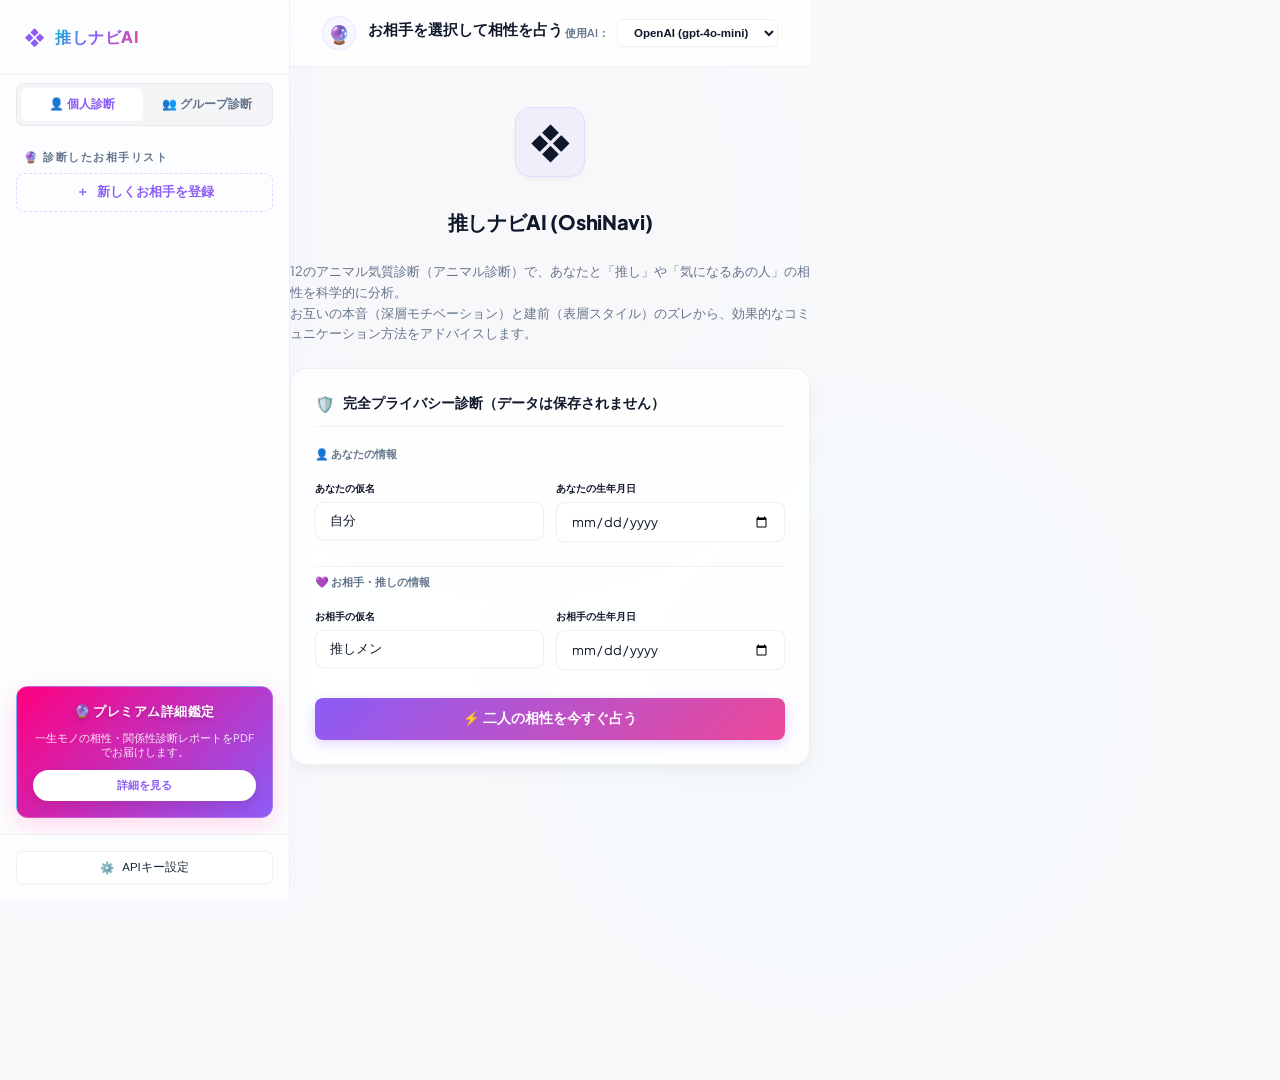
==== commit 9d36a24e: "用語統一: 個性心理学/動物占い → 12のアニマル気質診断/アニマル番号 に置き換え、データ破損箇所を修復" ====
--- a/index.html
+++ b/index.html
@@ -2,527 +2,306 @@
 <html lang="ja">
 <head>
   <meta charset="UTF-8">
-  <meta name="viewport" content="width=device-width, initial-scale=1.0, viewport-fit=cover">
-  <title>キャラナビ診断（動物占い） Vol.01 | 推しを知ると、自分もわかる。</title>
-  <meta name="description" content="個性心理学の動物タイプで、推しへの感情を整理する。大人のための推し活考察アーカイブ。">
-  <meta name="theme-color" content="#F6F1EA">
-  <link rel="preconnect" href="https://fonts.googleapis.com">
-  <link rel="preconnect" href="https://fonts.gstatic.com" crossorigin>
-  <link href="https://fonts.googleapis.com/css2?family=Shippori+Mincho+B1:wght@400;500;600;700;800&family=Zen+Kaku+Gothic+New:wght@400;500;700&family=Klee+One:wght@400;600&family=Cormorant+Garamond:ital,wght@0,300;0,400;0,500;0,600;1,300;1,400&display=swap" rel="stylesheet">
+  <meta name="viewport" content="width=device-width, initial-scale=1.0">
+  <title>推しナビAI — 12のアニマル気質で占う「推し」との相性診断</title>
+  <!-- プレミアム外部CSSリンク（ローカル開発用） -->
   <link rel="stylesheet" href="css/main.css">
 </head>
 <body>
 
-  <!-- ✨ Background Ambiance -->
-  <div class="bg-ambiance"></div>
-  <div class="particles" id="particles"></div>
-
-  <!-- Loading Overlay -->
-  <div class="loading-overlay" id="loadingOverlay">
-    <div class="loading-spinner"></div>
-    <div class="loading-text">感情アーカイブを整理中…</div>
+  <!-- ✨ パーティクル＆グラデーション背景 -->
+  <div class="bg-glow-1"></div>
+  <div class="bg-glow-2"></div>
+
+  <!-- ============================================================
+   * 📱 メインコンテナ（サイドバー ＋ チャットエリア）
+   * ============================================================ -->
+  
+  <!-- 1. 左側サイドバー（お相手・推し管理） -->
+  <aside class="sidebar">
+    <div class="sidebar-header">
+      <span class="logo-icon">❖</span>
+      <span class="logo-title">推しナビAI</span>
+    </div>
+    
+    <!-- 👥 リスト切り替え用プレミアムタブ -->
+    <div class="sidebar-tabs">
+      <button class="tab-btn active" id="tabPersonal">👤 個人診断</button>
+      <button class="tab-btn" id="tabGroup">👥 グループ診断</button>
+    </div>
+    
+    <div class="sidebar-content">
+      <!-- 個人診断用セクション -->
+      <div id="personalSection" class="sidebar-section active">
+        <div class="section-title">🔮 診断したお相手リスト</div>
+        <div class="member-list" id="memberList">
+          <!-- JSで動的にメンバーを一覧描画 -->
+        </div>
+        
+        <button class="add-member-btn" id="addMemberBtn">
+          <span>＋</span>
+          <span>新しくお相手を登録</span>
+        </button>
+      </div>
+
+      <!-- グループ診断用セクション -->
+      <div id="groupSection" class="sidebar-section">
+        <div class="section-title">👥 登録したグループリスト</div>
+        <div class="member-list" id="groupList">
+          <!-- JSで動的にグループを一覧描画 -->
+        </div>
+        
+        <button class="add-member-btn" id="addGroupBtn">
+          <span>＋</span>
+          <span>新しくグループを登録</span>
+        </button>
+      </div>
+
+      <!-- 🔮 プレミアム個別鑑定へのコンバージョン導線 -->
+      <div class="premium-banner">
+        <div class="premium-banner-title">🔮 プレミアム詳細鑑定</div>
+        <div class="premium-banner-desc">
+          一生モノの相性・関係性診断レポートをPDFでお届けします。
+        </div>
+        <a href="https://line.me/R/ti/p/@your_line_id" target="_blank" class="premium-btn" id="premiumLinkSidebar">
+          詳細を見る
+        </a>
+      </div>
+    </div>
+    
+    <div class="sidebar-footer">
+      <button class="footer-btn" id="settingsBtn">
+        <span>⚙️</span>
+        <span>APIキー設定</span>
+      </button>
+    </div>
+  </aside>
+
+  <!-- 2. 右側メインエリア（チャットUI） -->
+  <main class="main-area">
+    
+    <!-- チャット上部ヘッダー -->
+    <header class="chat-header">
+      <div class="active-member-display">
+        <div class="member-avatar" id="activeAvatar">🔮</div>
+        <div class="active-member-details">
+          <div class="active-name" id="activeName">お相手を選択して相性を占う</div>
+          <div class="active-badges" id="activeBadges">
+            <!-- 自分と相手の特性バッジが入る -->
+          </div>
+        </div>
+      </div>
+      
+      <div class="chat-controls">
+        <label style="font-size: 11px; color: var(--text-muted); font-weight: 600;">使用AI：</label>
+        <select class="selector-ai" id="aiModelSelector">
+          <option value="openai">OpenAI (gpt-4o-mini)</option>
+          <option value="gemini">Gemini (1.5-flash)</option>
+        </select>
+      </div>
+    </header>
+    
+    <!-- 中央：メッセージ表示部（未選択時はウェルカム画面） -->
+    <div class="chat-messages" id="chatMessages" style="display: none;">
+      <!-- チャットの吹き出しが動的に入る -->
+    </div>
+    
+    <!-- 未選択時のウェルカム画面 -->
+    <div class="welcome-screen" id="welcomeScreen">
+      <div class="welcome-icon">❖</div>
+      <h2 class="welcome-title">推しナビAI (OshiNavi)</h2>
+      <p class="welcome-desc">
+        12のアニマル気質診断（アニマル診断）で、あなたと「推し」や「気になるあの人」の相性を科学的に分析。<br>
+        お互いの本音（深層モチベーション）と建前（表層スタイル）のズレから、効果的なコミュニケーション方法をアドバイスします。
+      </p>
+
+      <!-- ✨ クイック相性診断カード (W生年月日入力) -->
+      <div class="quick-diag-area">
+        <div class="quick-diag-title">
+          <span class="shield-icon">🛡️</span>
+          <span>完全プライバシー診断（データは保存されません）</span>
+        </div>
+        
+        <div style="font-size: 11px; color: var(--text-muted); margin-bottom: 4px; font-weight: 600;">
+          👤 あなたの情報
+        </div>
+        <div class="form-row">
+          <div class="form-group" style="flex: 1;">
+            <label class="form-label" style="font-size: 10px;">あなたの仮名</label>
+            <input type="text" id="quickMyName" class="form-input" placeholder="例: 自分" value="自分">
+          </div>
+          <div class="form-group" style="flex: 1;">
+            <label class="form-label" style="font-size: 10px;">あなたの生年月日</label>
+            <input type="date" id="quickMyBirthDate" class="form-input" required>
+          </div>
+        </div>
+
+        <div style="font-size: 11px; color: var(--text-muted); margin: 8px 0 4px 0; font-weight: 600; border-top: 1px solid var(--border-fine); padding-top: 8px;">
+          💜 お相手・推しの情報
+        </div>
+        <div class="form-row">
+          <div class="form-group" style="flex: 1;">
+            <label class="form-label" style="font-size: 10px;">お相手の仮名</label>
+            <input type="text" id="quickOshiName" class="form-input" placeholder="例: 推しメン, あの人" value="推しメン">
+          </div>
+          <div class="form-group" style="flex: 1;">
+            <label class="form-label" style="font-size: 10px;">お相手の生年月日</label>
+            <input type="date" id="quickOshiBirthDate" class="form-input" required>
+          </div>
+        </div>
+
+        <button type="button" class="form-submit-btn" id="quickDiagBtn" style="margin-top: 12px; background: var(--grad-primary); border: none; box-shadow: 0 4px 12px rgba(139, 92, 246, 0.25);">
+          ⚡ 二人の相性を今すぐ占う
+        </button>
+      </div>
+    </div>
+    
+    <!-- 下部：メッセージ入力フォーム -->
+    <div class="chat-input-area" id="chatInputArea" style="display: none;">
+      <div class="input-container">
+        <input type="text" class="chat-input" id="chatInput" placeholder="推しに喜ばれる言葉、ファンレターの書き方、仲良くなるアプローチなど何でも相談してください...">
+        <button class="send-btn" id="sendBtn">⚡</button>
+      </div>
+    </div>
+  </main>
+
+  <!-- ============================================================
+   * ⚙️ 設定用モーダル（APIキー保存）
+   * ============================================================ -->
+  <div class="modal" id="settingsModal">
+    <div class="modal-content">
+      <div class="modal-header">
+        <h3 class="modal-title">⚙️ API連携設定</h3>
+        <button class="close-btn" id="closeSettings">×</button>
+      </div>
+      <form id="settingsForm">
+        <div class="modal-body">
+          <p style="font-size: 12px; color: var(--text-muted); line-height: 1.5; margin-bottom: 12px;">
+            本システムはプライベートAPI接続を利用します。APIキーはお使いのブラウザの保護領域（localStorage）またはGASの環境にのみ安全に保存され、直接AIプロバイダー（OpenAI / Google）への通信にのみ使用されます。
+          </p>
+          
+          <div class="form-group">
+            <div style="display: flex; justify-content: space-between; align-items: center;">
+              <label class="form-label">🔑 OpenAI APIキー (sk-...)</label>
+              <div id="openaiIndicator" style="font-size: 11px;"></div>
+            </div>
+            <input type="password" class="form-input" id="openaiKeyInput" placeholder="キーを入力して保存（空欄のままで既存のキーを維持）">
+          </div>
+          
+          <div class="form-group">
+            <div style="display: flex; justify-content: space-between; align-items: center;">
+              <label class="form-label">🔑 Gemini APIキー</label>
+              <div id="geminiIndicator" style="font-size: 11px;"></div>
+            </div>
+            <input type="password" class="form-input" id="geminiKeyInput" placeholder="キーを入力して保存（空欄のままで既存のキーを維持）">
+          </div>
+          
+          <button type="submit" class="form-submit-btn">APIキーを安全に保存</button>
+        </div>
+      </form>
+    </div>
   </div>
 
-  <!-- Masthead -->
-  <header class="masthead" id="masthead-main">
-    <div class="masthead-inner">
-      <div class="masthead-brand">
-        <h1 class="masthead-title">キャラナビ診断（動物占い）</h1>
-        <span class="masthead-en">CHARANAVI DIAGNOSIS</span>
-      </div>
-      <span class="masthead-tagline">個性心理学 × 推し活</span>
-    </div>
-    <div class="masthead-rule"></div>
-  </header>
-
   <!-- ============================================================
-       PAGE: TOP
-       ============================================================ -->
-  <div class="page active" id="page-top">
-    <section class="hero" style="min-height: calc(100vh - 140px); padding-top: 20px;">
-      <div class="hero-eyebrow">
-        <span>📎</span>
-        <span>OSHI-KATSU × PERSONALITY</span>
-      </div>
-
-      <h1 class="hero-title" style="font-family: var(--font-serif); font-size: 2.1rem; line-height: 1.6; margin-bottom: 2rem;">
-        推しを見ると、<br>
-        <span class="marker-highlight">自分の感情</span>がわかる。
-      </h1>
-
-      <p class="hero-subtitle" style="font-family: var(--font-hand); font-size: 0.9rem; line-height: 1.8; margin-bottom: 2.5rem; color: var(--text-primary);">
-        生年月日から動物タイプを導き出し、<br>
-        推しとの関係性や、なぜ惹かれるのかを<br>
-        やさしく整理する感情アーカイブ。
-      </p>
-
-      <!-- Sticky note -->
-      <div class="hero-memo" style="transform: rotate(-1.5deg); margin-bottom: 3.5rem; max-width: 280px; width: 100%;">
-        <div class="sticky-note sticky-note--pink">
-          <p class="sticky-handwritten">"なんでこんなに<br>好きなんだろう？"<br><span class="sticky-small">を、動物タイプで整理する。</span></p>
-        </div>
-      </div>
-
-      <button class="btn-cta" id="btnStartDiagnosis" onclick="navigateTo('diagnosis')">
-        <span>あなたの動物タイプを調べる</span>
-        <span>→</span>
-      </button>
-
-      <div class="hero-scroll" style="bottom: 10px;">
-        <span>SCROLL</span>
-        <div class="scroll-line"></div>
-      </div>
-    </section>
-
-    <!-- Column Section -->
-    <section class="features" style="padding-top: 2rem; padding-bottom: 4rem;">
-      <div class="container">
-        <!-- Section header -->
-        <div class="col-header">
-          <span class="col-num">01</span>
-          <div class="col-divider"></div>
-          <span class="col-label">COLUMN</span>
-        </div>
-
-        <h2 class="section-title">
-          <span class="title-main"><span class="marker-highlight">個性心理学</span>とは？</span>
-        </h2>
-
-        <div class="editorial-grid" style="display: flex; flex-direction: column; gap: 1.5rem; margin-bottom: 2.5rem;">
-          <p class="lead-text" style="font-family: var(--font-serif); font-size: 1.1rem; line-height: 1.8; color: var(--text-dark); font-weight: 600;">
-            占いではない。<br>
-            <span class="text-em">感情と行動のパターン</span>を<br>
-            やさしく整理するためのツール。
-          </p>
-
-          <div class="body-text" style="font-size: 0.88rem; line-height: 1.9; color: var(--text-primary);">
-            <p>
-              個性心理学は、人の性格や行動パターンを<strong>12の動物タイプ</strong>に分類する考え方。生年月日から導き出されるあなたの動物タイプは、感情の動き方、人との関わり方、好きになるときのクセを教えてくれます。
-            </p>
-            <p style="margin-top: 1rem;">
-              大切なのは「当たる・当たらない」ではなく、<span class="underline-accent">自分の感情を言葉にするきっかけ</span>になること。
-            </p>
-          </div>
-        </div>
-
-        <!-- Sticky Note inside Column -->
-        <div class="sticky-note sticky-note--yellow" style="transform: rotate(1.2deg); margin-bottom: 3rem;">
-          <p class="sticky-label">📎 MEMO</p>
-          <p class="sticky-body" style="font-family: var(--font-hand);">12の動物タイプは、それぞれ異なる「好き」の形を持っている。占いじゃなくて"感情の整理術"として使う。</p>
-        </div>
-
-        <!-- Features list -->
-        <div class="col-header" style="margin-top: 4rem;">
-          <span class="col-num">02</span>
-          <div class="col-divider"></div>
-          <span class="col-label">HOW IT WORKS</span>
-        </div>
-        <h2 class="section-title" style="margin-bottom: 2rem;">感情を整理するステップ</h2>
-
-        <div class="feature-card">
-          <div class="feature-step">01</div>
-          <div>
-            <div class="feature-title">🔮 あなたのキャラを診断</div>
-            <div class="feature-desc">生年月日を入力するだけ。12の動物タイプからあなたのキャラクターが判明。</div>
-          </div>
-        </div>
-        <div class="feature-card">
-          <div class="feature-step">02</div>
-          <div>
-            <div class="feature-title">💖 推しとの相性を分析</div>
-            <div class="feature-desc">空気感・役割バランス・感情相性の3軸で、推しとの関係性を可視化。</div>
-          </div>
-        </div>
-
-      </div>
-    </section>
-
-    <!-- Footer -->
-    <footer class="site-footer">
-      <div class="footer-logo">✦ キャラナビ診断（動物占い）</div>
-      <p class="footer-note">
-        個性心理学に基づいた大人のための考察ツールです。<br>
-        自分の心と推しの尊さを整理する時間をお楽しみください。
-      </p>
-      <p class="footer-copy">© 2024 キャラナビ診断（動物占い）</p>
-    </footer>
+   * 👥 メンバー（お相手）登録用モーダル
+   * ============================================================ -->
+  <div class="modal" id="addMemberModal">
+    <div class="modal-content">
+      <div class="modal-header">
+        <h3 class="modal-title">👤 相性診断相手を登録</h3>
+        <button class="close-btn" id="closeAddMember">×</button>
+      </div>
+      <form id="addMemberForm">
+        <div class="modal-body">
+          <!-- 🔒 完全プライバシー・安全シールドラベル -->
+          <div class="privacy-shield-banner">
+            <span class="shield-icon">🛡️</span>
+            <span class="shield-text">生年月日データは一切保存されません。ブラウザ上で特性コードのみに変換され、完全に匿名化された状態で安全に同期されます。</span>
+          </div>
+
+          <div style="font-size: 11.5px; color: var(--text-muted); margin-top: 12px; font-weight: 600;">
+            👤 あなたの情報（相性計算用・ブラウザにのみ保存されます）
+          </div>
+          <div class="form-row">
+            <div class="form-group" style="flex: 1;">
+              <label class="form-label">あなたの生年月日</label>
+              <input type="date" class="form-input" id="myBirthDate" required>
+            </div>
+          </div>
+
+          <div style="font-size: 11.5px; color: var(--text-muted); margin-top: 16px; font-weight: 600; border-top: 1px solid var(--border-fine); padding-top: 12px;">
+            💜 お相手・推しの情報
+          </div>
+          <div class="form-group">
+            <label class="form-label">お相手のお名前 (仮名やイニシャルでの登録を推奨)</label>
+            <input type="text" class="form-input" id="newName" placeholder="例: メンバーX, 推しメンA" required>
+          </div>
+          
+          <div class="form-group">
+            <label class="form-label">お相手の生年月日</label>
+            <input type="date" class="form-input" id="newBirthDate" required>
+          </div>
+          
+          <div class="form-group">
+            <label class="form-label">お相手との関係性やメモ（AIの提案に反映されます）</label>
+            <textarea class="form-input" id="newMemo" rows="3" placeholder="例: ファンとして応援しているアーティスト。ライブでのファンサやSNSでのコメントでどうすれば印象に残るか知りたい。" style="resize: none;"></textarea>
+          </div>
+          
+          <button type="submit" class="form-submit-btn" style="background: var(--grad-primary); border: none;">お相手を安全に登録して診断</button>
+        </div>
+      </form>
+    </div>
   </div>
 
   <!-- ============================================================
-       PAGE: DIAGNOSIS
-       ============================================================ -->
-  <div class="page" id="page-diagnosis">
-    <div class="container">
-      <div class="col-header">
-        <span class="col-num">03</span>
-        <div class="col-divider"></div>
-        <span class="col-label">YOUR TYPE</span>
-      </div>
-
-      <h2 class="section-title">あなたの<span class="marker-highlight">動物タイプ</span>を知る</h2>
-      <p class="section-desc" style="margin-bottom: 2rem;">生年月日を入力してください。</p>
-
-      <div class="glass-card" id="diagnosisForm">
-        <div class="form-group">
-          <label class="form-label">📅 BIRTHDAY</label>
-          <div class="date-inputs">
-            <div class="date-field">
-              <input type="number" id="myYear" class="date-input" placeholder="1995" min="1920" max="2026">
-              <span class="date-unit">年</span>
-            </div>
-            <div class="date-field">
-              <input type="number" id="myMonth" class="date-input" placeholder="4" min="1" max="12">
-              <span class="date-unit">月</span>
-            </div>
-            <div class="date-field">
-              <input type="number" id="myDay" class="date-input" placeholder="1" min="1" max="31">
-              <span class="date-unit">日</span>
-            </div>
-          </div>
-        </div>
-        <button class="btn-primary" id="btnMyDiagnose" onclick="runMyDiagnosis()">
-          <span>診断する</span>
-          <span>→</span>
-        </button>
-      </div>
-
-      <!-- Result Area -->
-      <div class="result-area hidden" id="myResult">
-        <div class="result-card" id="myResultCard">
-          <div class="result-label" id="myResultLabel">YOUR ANIMAL TYPE</div>
-          <div class="result-header" style="margin-top: 1.5rem; display: flex; justify-content: space-between; align-items: center;">
-            <div class="char-number" id="myCharNumber">No.--</div>
-            <div class="char-group-badge" id="myGroupBadge">--</div>
-          </div>
-          <div class="char-animal-icon" id="myAnimalIcon">🔮</div>
-          <div class="char-name" id="myCharName">--</div>
-          <div class="char-animal-name" id="myAnimalName">--</div>
-          <div class="char-spell" id="myCharSpell">--</div>
-          <div class="char-keyword" id="myKeyword">--</div>
-          <div class="char-details">
-            <div class="detail-item">
-              <span class="detail-icon">💬</span>
-              <div>
-                <div class="detail-label">PERSONALITY — 基本性格</div>
-                <div class="detail-text" id="myPersonality">--</div>
-              </div>
-            </div>
-            <div class="detail-item">
-              <span class="detail-icon">💓</span>
-              <div>
-                <div class="detail-label">LOVE — 好きの傾向</div>
-                <div class="detail-text" id="myLove">--</div>
-              </div>
-            </div>
-            <div class="detail-item">
-              <span class="detail-icon">⭐</span>
-              <div>
-                <div class="detail-label">VOCATION — 適職傾向</div>
-                <div class="detail-text" id="myVocation">--</div>
-              </div>
-            </div>
-            <div class="detail-item">
-              <span class="detail-icon">🍀</span>
-              <div>
-                <div class="detail-label">LUCKY POINT — 開運のヒント</div>
-                <div class="detail-text" id="myLucky">--</div>
-              </div>
-            </div>
-          </div>
-          <button class="share-btn" onclick="shareResult('my')" style="width: 100%; justify-content: center; margin-top: 2rem;">📤 この結果をコピーする</button>
-        </div>
-
-        <!-- Navigation Buttons -->
-        <div class="btn-group mt-lg">
-          <button class="btn-primary" onclick="navigateTo('oshi')">
-            <span>💖 推しとの相性を見る</span>
-            <span>→</span>
-          </button>
-
-        </div>
-      </div>
-    </div>
-    <footer class="site-footer">
-      <p class="footer-copy">© 2024 キャラナビ診断（動物占い）</p>
-    </footer>
+   * 👥 グループ（チーム・推し）登録用モーダル
+   * ============================================================ -->
+  <div class="modal" id="addGroupModal">
+    <div class="modal-content" style="max-width: 600px;">
+      <div class="modal-header">
+        <h3 class="modal-title">👥 グループ診断相手を登録</h3>
+        <button class="close-btn" id="closeAddGroup">×</button>
+      </div>
+      <form id="addGroupForm">
+        <div class="modal-body">
+          <!-- 🔒 安全シールドラベル -->
+          <div class="privacy-shield-banner">
+            <span class="shield-icon">🛡️</span>
+            <span class="shield-text">生年月日は不要です。アニマル気質の本質番号（1〜60）のみで完全に匿名化された状態でグループを診断・管理します。</span>
+          </div>
+
+          <div class="form-row" style="margin-top: 12px;">
+            <div class="form-group" style="flex: 1.5;">
+              <label class="form-label">グループ名 / チーム名</label>
+              <input type="text" class="form-input" id="newGroupName" placeholder="例: 推しナビ５, 開発チーム, 〇〇家" required>
+            </div>
+            <div class="form-group" style="flex: 1;">
+              <label class="form-label">診断タイプ</label>
+              <select class="form-input" id="newGroupType" required>
+                <option value="oshi">👑 推しグループ診断</option>
+                <option value="team">💼 家族/友人/職場/チーム診断</option>
+              </select>
+            </div>
+          </div>
+
+          <div style="font-size: 11.5px; color: var(--text-muted); margin-top: 16px; font-weight: 600; border-top: 1px solid var(--border-fine); padding-top: 12px; display: flex; justify-content: space-between; align-items: center;">
+            <span>👥 メンバーリスト (最低2名必要)</span>
+            <button type="button" class="footer-btn" id="addMemberRowBtn" style="padding: 4px 8px; font-size: 11px; background: var(--border-fine); cursor: pointer;">＋ メンバーを追加</button>
+          </div>
+
+          <!-- メンバー追加用の動的行コンテナ -->
+          <div id="groupMembersContainer" style="max-height: 250px; overflow-y: auto; margin-top: 8px; padding-right: 4px;">
+            <!-- JSで初期メンバー行を動的に生成します -->
+          </div>
+
+          <button type="submit" class="form-submit-btn" style="background: var(--grad-primary); border: none; margin-top: 16px;">グループを安全に登録して診断</button>
+        </div>
+      </form>
+    </div>
   </div>
 
-  <!-- ============================================================
-       PAGE: OSHI COMPATIBILITY
-       ============================================================ -->
-  <div class="page" id="page-oshi">
-    <div class="container">
-      <div class="col-header">
-        <span class="col-num">04</span>
-        <div class="col-divider"></div>
-        <span class="col-label">RELATIONSHIP</span>
-      </div>
-
-      <h2 class="section-title">推しとの<span class="marker-highlight">相性チェック</span></h2>
-
-      <!-- Quote -->
-      <div class="oshi-quote" style="margin-bottom: 2rem;">
-        <blockquote class="pull-quote">
-          <p>
-            推しを見てると、<br>
-            <span class="quote-accent">"なんでこんなに惹かれるんだろう？"</span><br>
-            って思うこと、ない？
-          </p>
-        </blockquote>
-      </div>
-
-      <!-- User not diagnosed message -->
-      <div class="glass-card text-center hidden" id="oshiNeedDiagnosis" style="margin-bottom: 2rem;">
-        <p style="margin-bottom:16px; font-family: var(--font-hand);">まずはあなた自身のキャラクターを先に診断してくださいね 🔮</p>
-        <button class="btn-primary" onclick="navigateTo('diagnosis')">
-          <span>診断ページへ</span>
-          <span>→</span>
-        </button>
-      </div>
-
-      <!-- Oshi Input Form -->
-      <div class="glass-card hidden" id="oshiForm" style="margin-bottom: 2rem;">
-        <div class="form-group">
-          <label class="form-label">💖 推しの名前（任意）</label>
-          <input type="text" id="oshiName" class="text-input" placeholder="例：廉くん">
-        </div>
-        <div class="form-group">
-          <label class="form-label">📅 推しの生年月日</label>
-          <div class="date-inputs">
-            <div class="date-field">
-              <input type="number" id="oshiYear" class="date-input" placeholder="1999" min="1920" max="2026">
-              <span class="date-unit">年</span>
-            </div>
-            <div class="date-field">
-              <input type="number" id="oshiMonth" class="date-input" placeholder="1" min="1" max="12">
-              <span class="date-unit">月</span>
-            </div>
-            <div class="date-field">
-              <input type="number" id="oshiDay" class="date-input" placeholder="23" min="1" max="31">
-              <span class="date-unit">日</span>
-            </div>
-          </div>
-        </div>
-        <button class="btn-primary" onclick="runOshiDiagnosis()">
-          <span>相性を診断する</span>
-          <span>→</span>
-        </button>
-      </div>
-
-      <!-- Oshi Result -->
-      <div class="result-area hidden" id="oshiResult">
-        <!-- Oshi Character Card -->
-        <div class="result-card" id="oshiResultCard" style="margin-bottom: 2rem;">
-          <div class="result-label" id="oshiResultLabel">推しのキャラ</div>
-          <div class="result-header" style="margin-top: 1.5rem; display: flex; justify-content: space-between; align-items: center;">
-            <div class="char-number" id="oshiCharNumber">No.--</div>
-            <div class="char-group-badge" id="oshiGroupBadge">--</div>
-          </div>
-          <div class="char-animal-icon" id="oshiAnimalIcon">✦</div>
-          <div class="char-name" id="oshiCharName">--</div>
-          <div class="char-animal-name" id="oshiAnimalName">--</div>
-          <div class="char-keyword" id="oshiKeyword" style="margin-bottom: 2rem;">--</div>
-          <div class="char-details">
-            <div class="detail-item">
-              <span class="detail-icon">💬</span>
-              <div>
-                <div class="detail-label">PERSONALITY — 性格傾向</div>
-                <div class="detail-text" id="oshiPersonality">--</div>
-              </div>
-            </div>
-            <div class="detail-item">
-              <span class="detail-icon">🎤</span>
-              <div>
-                <div class="detail-label">OSHI-KATSU — 推し活ポイント</div>
-                <div class="detail-text" id="oshiOshiText">--</div>
-              </div>
-            </div>
-          </div>
-        </div>
-
-        <!-- Compatibility Card -->
-        <div class="compat-card" id="compatCard">
-          <div class="compat-title" style="font-family: var(--font-serif); font-weight: 700;">あなたと推しの相性</div>
-          
-          <div class="compat-vs-display">
-            <div class="compat-person">
-              <div class="compat-person-emoji" id="compatMyEmoji">🪞</div>
-              <div class="compat-person-name" style="font-family: var(--font-hand);">あなた</div>
-              <div class="compat-person-group" id="compatMyGroup">--</div>
-            </div>
-            <div class="compat-heart">✦</div>
-            <div class="compat-person">
-              <div class="compat-person-emoji" id="compatOshiEmoji">🌟</div>
-              <div class="compat-person-name" id="compatOshiName" style="font-family: var(--font-hand);">推し</div>
-              <div class="compat-person-group" id="compatOshiGroup">--</div>
-            </div>
-          </div>
-
-          <!-- Score -->
-          <div class="compat-score-section">
-            <div class="compat-score" id="compatScore">0</div>
-            <div class="compat-score-label" id="compatLabel" style="background: var(--brown) !important; font-family: var(--font-serif);">--</div>
-          </div>
-
-          <!-- Radar Chart Canvas -->
-          <div class="radar-chart-wrap">
-            <canvas id="radarChart" width="560" height="560"></canvas>
-          </div>
-
-          <!-- 3-Axis Scores -->
-          <div class="axis-scores">
-            <div class="axis-score-item">
-              <div class="axis-score-value" id="axisAtmosphere" style="color: var(--brown) !important;">0</div>
-              <div class="axis-score-name">空気感</div>
-            </div>
-            <div class="axis-score-item">
-              <div class="axis-score-value" id="axisRole" style="color: var(--brown) !important;">0</div>
-              <div class="axis-score-name">役割バランス</div>
-            </div>
-            <div class="axis-score-item">
-              <div class="axis-score-value" id="axisEmotion" style="color: var(--brown) !important;">0</div>
-              <div class="axis-score-name">感情相性</div>
-            </div>
-          </div>
-
-          <!-- Detail Blocks -->
-          <div id="compatDetails" style="display: flex; flex-direction: column; gap: 10px;"></div>
-
-          <!-- Tip -->
-          <div class="tip-box" id="compatTipBox" style="background: rgba(200, 185, 160, 0.15); border-left-color: var(--brown);">
-            <div class="tip-box-title" style="color: var(--brown-dark); font-family: var(--font-serif);">📝 攻略のヒント</div>
-            <div class="tip-box-text" id="compatTip" style="font-family: var(--font-hand);"></div>
-          </div>
-
-          <button class="share-btn" onclick="shareResult('oshi')" style="margin-top:20px; width: 100%; justify-content: center;">📤 相性結果をコピーする</button>
-        </div>
-
-        <!-- Navigation -->
-        <div class="btn-group mt-lg">
-          <button class="btn-primary" onclick="navigateTo('gpts')">
-            <span>💬 公式LINEでさらに考察</span>
-            <span>→</span>
-          </button>
-        </div>
-      </div>
-    </div>
-    <footer class="site-footer">
-      <p class="footer-copy">© 2024 キャラナビ診断（動物占い）</p>
-    </footer>
-  </div>
-
-
-
-  <!-- ============================================================
-       PAGE: LINE（公式LINE誘導）
-       ============================================================ -->
-  <div class="page" id="page-gpts">
-    <div class="container">
-      <div class="gpts-page" style="min-height: calc(100vh - 160px); padding-top: 2rem;">
-        <div class="col-header" style="justify-content: center; width: 100%;">
-          <span class="col-num">✦</span>
-          <div class="col-divider" style="width: 20px;"></div>
-          <span class="col-label">SECRET EDITORIAL ROOM</span>
-          <div class="col-divider" style="width: 20px;"></div>
-          <span class="col-num">✦</span>
-        </div>
-
-        <h2 class="gpts-title" style="font-family: var(--font-serif); font-size: 1.6rem; line-height: 1.6; margin-top: 1rem;">
-          秘密の編集部で、<br>
-          <span class="marker-highlight">もっと深い考察を。</span>
-        </h2>
-        <p class="gpts-desc" style="font-family: var(--font-hand); line-height: 1.8; margin-bottom: 2rem; color: var(--text-primary);">
-          公式LINEを「秘密の編集部」として、<br>
-          推し×あなたの詳細な関係性コラムや<br>
-          限定の感情アーカイブを配信します。
-        </p>
-
-        <!-- Benefits -->
-        <div class="summary-card" id="lineBenefits" style="margin-bottom: 1.5rem;">
-          <div class="summary-item">
-            <span class="summary-item-icon">📚</span>
-            <div>
-              <div class="summary-item-label">特典 1</div>
-              <div class="summary-item-value">推しグループ関係性図鑑</div>
-            </div>
-          </div>
-          <div class="summary-item">
-            <span class="summary-item-icon">🧪</span>
-            <div>
-              <div class="summary-item-label">特典 2</div>
-              <div class="summary-item-value">チーム作りに 関係性ラボ</div>
-            </div>
-          </div>
-        </div>
-
-        <!-- Diagnosis Summary (JS will populate if diagnosed) -->
-        <div class="summary-card hidden" id="gptsSummary" style="margin-bottom: 2rem;">
-          <div class="summary-item" id="gptsSummaryMy">
-            <span class="summary-item-icon">🔮</span>
-            <div>
-              <div class="summary-item-label">あなたの診断タイプ</div>
-              <div class="summary-item-value" id="gptsMySummary">未診断</div>
-            </div>
-          </div>
-          <div class="summary-item hidden" id="gptsSummaryOshi">
-            <span class="summary-item-icon">💖</span>
-            <div>
-              <div class="summary-item-label">推しの診断タイプ</div>
-              <div class="summary-item-value" id="gptsOshiSummary">未診断</div>
-            </div>
-          </div>
-        </div>
-
-        <a href="https://lin.ee/TeuD3GD" target="_blank" rel="noopener noreferrer" class="btn-line" id="btnLine" style="width: 100%; justify-content: center; gap: 8px;">
-          <span>LINEで続きを読む</span>
-        </a>
-        <p class="gpts-note" style="font-family: var(--font-hand); color: var(--text-muted); opacity: 0.8; margin-top: 1rem;">
-          ※ 編集部からの配信は週1〜2回程度です。<br>
-          いつでも解除・ブロックできます。
-        </p>
-
-        <!-- Closing message -->
-        <div class="closing-message-block" style="margin-top: 4rem; text-align: center; border-top: 1px dashed rgba(123,102,88,0.2); padding-top: 2rem; width: 100%;">
-          <p style="font-family: var(--font-serif); font-size: 0.95rem; line-height: 2; color: var(--text-primary); font-style: italic;">
-            「推しを見ているつもりで、<br>
-            ほんとは自分の感情を<br>
-            見ていたのかもしれない。」
-          </p>
-        </div>
-      </div>
-    </div>
-    <footer class="site-footer">
-      <p class="footer-copy">© 2024 キャラナビ診断（動物占い）</p>
-    </footer>
-  </div>
-
-  <!-- ============================================================
-       BOTTOM NAVIGATION
-       ============================================================ -->
-  <nav class="bottom-nav" id="bottomNav">
-    <button class="nav-item active" data-page="top" onclick="navigateTo('top')">
-      <span class="nav-icon">🏠</span>
-      <span>TOP</span>
-    </button>
-    <button class="nav-item" data-page="diagnosis" onclick="navigateTo('diagnosis')">
-      <span class="nav-icon">🔮</span>
-      <span>自己診断</span>
-    </button>
-    <button class="nav-item" data-page="oshi" onclick="navigateTo('oshi')">
-      <span class="nav-icon">💖</span>
-      <span>推し相性</span>
-    </button>
-
-    <button class="nav-item" data-page="gpts" onclick="navigateTo('gpts')">
-      <span class="nav-icon">💬</span>
-      <span>秘密の部屋</span>
-    </button>
-  </nav>
-
-  <!-- Scripts -->
+  <!-- 外部JavaScript（ローカル開発用） -->
   <script src="js/data.js"></script>
-  <script src="js/oshi.js"></script>
-
   <script src="js/main.js"></script>
 </body>
 </html>
--- a/css/main.css
+++ b/css/main.css
@@ -1,2129 +1,1022 @@
 /* ============================================================
-   動物キャラナビ — Magazine Editorial Design System
-   Theme: 推し考察マガジン × 個性心理学
-   Palette: Warm Ivory × Smoky Brown × Dusty Pink × Sage Green
-   Mobile-First / Editorial / anan・BRUTUS・FUDGE inspired
-   ============================================================ */
-
-/* ---- Design Tokens ---- */
-@import url('https://fonts.googleapis.com/css2?family=Shippori+Mincho+B1:wght@400;500;600;700;800&family=Zen+Kaku+Gothic+New:wght@400;500;700&family=Klee+One:wght@400;600&family=Cormorant+Garamond:ital,wght@0,300;0,400;0,500;0,600;1,300;1,400&display=swap');
+ * 推しナビAI (OshiNavi AI)
+ * 超プレミアム・オーロラガラスUIデザインシステム (main.css)
+ * ============================================================ */
+
+/* Google Fonts から最高峰のタイポグラフィフォントをインポート */
+@import url('https://fonts.googleapis.com/css2?family=Plus+Jakarta+Sans:wght@300;400;500;600;700;800&family=Inter:wght@300;400;500;600;700;800&display=swap');
 
 :root {
-  /* Backgrounds — Light magazine pages */
-  --bg-deep: #F6F1EA;
-  --bg-card: rgba(255, 255, 255, 0.55);
-  --bg-elevated: #EDE6DB;
-
-  /* Accent — Dusty Pink */
-  --accent: #D9A6A1;
-  --accent-soft: #E8C4C0;
-  --accent-glow: rgba(217, 166, 161, 0.2);
-  --accent-light: #F2DCD9;
-
-  /* Secondary — Sage Green */
-  --sage: #A8B2A1;
-  --sage-light: #C4CCBF;
-  --sage-pale: #D8DED5;
-
-  /* Smoky Brown & Warm Gray */
-  --brown: #7B6658;
-  --brown-light: #9A8A7B;
-  --brown-dark: #5C4D40;
-  --tape-color: rgba(200, 185, 160, 0.55);
-  --marker-pink: rgba(217, 166, 161, 0.35);
-  --marker-sage: rgba(168, 178, 161, 0.3);
-
-  /* Warm Whites & Creams */
-  --warm-white: #fdfcfa;
-  --warm-beige: #F6F1EA;
-  --cream: #EDE6DB;
-
-  /* Text — Dark editorial tones */
-  --text-bright: #2B2B2B;
-  --text-primary: #4A4A4A;
-  --text-muted: #9A8A7B;
-  --text-dark: #2B2B2B;
-  --text-dark-sub: #5C4D40;
-
-  /* Card / Surface */
-  --glass-bg: rgba(255, 255, 255, 0.55);
-  --glass-bg-hover: rgba(255, 255, 255, 0.75);
-  --glass-border: rgba(123, 102, 88, 0.15);
-  --glass-border-hover: rgba(123, 102, 88, 0.3);
-
-  /* Group Colors — muted for light bg */
-  --moon-color: #D9A6A1;
-  --moon-bg: rgba(217, 166, 161, 0.12);
-  --earth-color: #A8B2A1;
-  --earth-bg: rgba(168, 178, 161, 0.12);
-  --sun-color: #7B6658;
-  --sun-bg: rgba(200, 185, 160, 0.15);
-
-  /* Typography */
-  --font-ja: 'Zen Kaku Gothic New', 'Hiragino Kaku Gothic ProN', sans-serif;
-  --font-serif: 'Shippori Mincho B1', 'Georgia', serif;
-  --font-en: 'Cormorant Garamond', 'Georgia', serif;
-  --font-hand: 'Klee One', cursive;
-
-  /* Spacing */
-  --space-xs: 4px;
-  --space-sm: 8px;
-  --space-md: 16px;
-  --space-lg: 24px;
-  --space-xl: 40px;
-  --space-2xl: 64px;
-
-  /* Radii */
-  --radius-sm: 2px;
-  --radius-md: 3px;
-  --radius-lg: 4px;
-  --radius-xl: 4px;
-  --radius-full: 9999px;
-
-  /* Transitions */
-  --ease-out-expo: cubic-bezier(0.16, 1, 0.3, 1);
-  --transition-fast: all 0.25s var(--ease-out-expo);
-  --transition-smooth: all 0.4s var(--ease-out-expo);
-  --transition-slow: all 0.6s var(--ease-out-expo);
-
-  /* Layout */
-  --content-width: 460px;
-  --nav-height: 68px;
-
-  /* Paper texture noise overlay */
-  --noise: url("data:image/svg+xml,%3Csvg xmlns='http://www.w3.org/2000/svg' width='300' height='300'%3E%3Cfilter id='n'%3E%3CfeTurbulence type='fractalNoise' baseFrequency='0.75' numOctaves='4' stitchTiles='stitch'/%3E%3C/filter%3E%3Crect width='300' height='300' filter='url(%23n)' opacity='0.04'/%3E%3C/svg%3E");
-}
-
-/* ---- Reset & Base ---- */
-*, *::before, *::after {
+  /* 爽やかで透明感のある「オーロラガラス」ハイエンドカラーパレット */
+  --bg-sidebar: rgba(255, 255, 255, 0.65); /* 爽やかな白すりガラス */
+  --bg-main: #f8fafc;          /* 非常に明るいクールスレート */
+  --bg-card: rgba(255, 255, 255, 0.85); /* 半透明フローティングカード */
+  --border-fine: rgba(15, 23, 42, 0.06); /* 空気のように繊細な境界線 */
+  --border-dark: rgba(15, 23, 42, 0.08);
+  
+  --primary: #8b5cf6;          /* エモくて神秘的なアメジストパープル */
+  --primary-hover: #7c3aed;
+  --primary-light: rgba(139, 92, 246, 0.08);
+  --secondary: #06b6d4;        /* 爽やかでクリアなシアンブルー */
+  --accent: #ec4899;           /* 愛らしさを引き立てるサクラピンク */
+  --warning: #f59e0b;          /* ギャップ警告のためのソフトアンバー */
+  
+  --text-main: #0f172a;        /* 濃いスレート (高いコントラスト) */
+  --text-muted: #64748b;       /* 補助スレートグレー */
+  --text-sidebar: #1e293b;     /* 明るいサイドバー用の濃色スレート */
+  --text-sidebar-muted: #64748b;
+  --text-inverse: #ffffff;
+  
+  /* 芸術的なグラデーション */
+  --grad-primary: linear-gradient(135deg, #8b5cf6, #ec4899);
+  --grad-logo: linear-gradient(135deg, #06b6d4, #8b5cf6, #ec4899);
+  --grad-user: linear-gradient(135deg, #3b82f6, #8b5cf6);
+  --grad-premium: linear-gradient(135deg, #ff007f, #8b5cf6, #00f0ff);
+  
+  /* 空気のように柔らかな多層レイヤードシャドウ (Linear風) */
+  --shadow-sm: 0 1px 2px rgba(15, 23, 42, 0.02);
+  --shadow-md: 0 4px 6px -1px rgba(15, 23, 42, 0.03), 0 2px 4px -1px rgba(15, 23, 42, 0.02);
+  --shadow-lg: 0 10px 25px -3px rgba(15, 23, 42, 0.04), 0 4px 12px -2px rgba(15, 23, 42, 0.03);
+  --shadow-floating: 0 20px 40px -15px rgba(139, 92, 246, 0.1), 0 0 0 1px rgba(15, 23, 42, 0.04);
+  
+  --transition-smooth: all 0.2s cubic-bezier(0.16, 1, 0.3, 1);
+  --font-sans: 'Plus Jakarta Sans', 'Inter', system-ui, -apple-system, sans-serif;
+}
+
+/* 全体初期化 */
+* {
   box-sizing: border-box;
   margin: 0;
   padding: 0;
-}
-
-html {
-  scroll-behavior: smooth;
-  -webkit-text-size-adjust: 100%;
+  -webkit-font-smoothing: antialiased;
 }
 
 body {
-  font-family: var(--font-ja);
-  background-color: var(--bg-deep);
-  background-image: var(--noise);
-  background-repeat: repeat;
-  color: var(--text-bright);
-  line-height: 1.8;
-  overflow-x: hidden;
-  -webkit-font-smoothing: antialiased;
-  -moz-osx-font-smoothing: grayscale;
-  padding-bottom: calc(var(--nav-height) + 20px);
-}
-
-img { max-width: 100%; display: block; }
-a { color: inherit; text-decoration: none; }
-button { cursor: pointer; border: none; font-family: inherit; }
-input, select { font-family: inherit; }
-
-/* Scrollbar */
-::-webkit-scrollbar { width: 4px; }
-::-webkit-scrollbar-track { background: transparent; }
-::-webkit-scrollbar-thumb { background: rgba(123, 102, 88, 0.15); border-radius: 2px; }
-
-/* ---- Background Ambiance — Subtle editorial texture ---- */
-.bg-ambiance {
-  position: fixed;
-  inset: 0;
-  pointer-events: none;
-  z-index: 0;
+  font-family: var(--font-sans);
+  background-color: var(--bg-main);
+  color: var(--text-main);
+  height: 100vh;
+  display: flex;
+  overflow: hidden;
+  position: relative;
+}
+
+/* 背景を彩る極上のオーロラ光（ピンク・シアン・パープル） */
+.bg-glow-1, .bg-glow-2 {
+  position: absolute;
+  width: 60vw;
+  height: 60vw;
+  border-radius: 50%;
+  filter: blur(180px);
+  z-index: -1;
+  opacity: 0.22;
+}
+.bg-glow-1 {
+  background: radial-gradient(circle, rgba(236, 72, 153, 0.15) 0%, rgba(255,255,255,0) 70%);
+  top: -20%;
+  left: 10%;
+}
+.bg-glow-2 {
+  background: radial-gradient(circle, rgba(6, 182, 212, 0.12) 0%, rgba(255,255,255,0) 70%);
+  bottom: -20%;
+  right: 5%;
+}
+
+/* ============================================================
+ * 📱 レイアウト構成
+ * ============================================================ */
+
+/* 爽やかな白すりガラス調・サイドバー */
+.sidebar {
+  width: 290px;
+  background-color: var(--bg-sidebar);
+  border-right: 1px solid var(--border-fine);
+  backdrop-filter: blur(24px) saturate(180%);
+  -webkit-backdrop-filter: blur(24px) saturate(180%);
+  display: flex;
+  flex-direction: column;
+  height: 100%;
+  z-index: 10;
+  box-shadow: 4px 0 30px rgba(139, 92, 246, 0.03);
+}
+
+.sidebar-header {
+  padding: 24px;
+  border-bottom: 1px solid var(--border-fine);
+  display: flex;
+  align-items: center;
+  gap: 10px;
+}
+
+.logo-icon {
+  font-size: 20px;
+  display: inline-block;
+  color: #8b5cf6;
+  font-weight: bold;
+}
+
+.logo-title {
+  font-size: 16px;
+  font-weight: 800;
+  letter-spacing: 0.5px;
+  background: var(--grad-logo);
+  -webkit-background-clip: text;
+  -webkit-text-fill-color: transparent;
+}
+
+.sidebar-content {
+  flex: 1;
+  overflow-y: auto;
+  padding: 16px;
+  display: flex;
+  flex-direction: column;
+  gap: 16px;
+}
+
+/* メンバーリスト項目 (エモいミニマルスタイル) */
+.section-title {
+  font-size: 11px;
+  text-transform: uppercase;
+  letter-spacing: 1.5px;
+  color: var(--text-sidebar-muted);
+  font-weight: 700;
+  margin-bottom: 8px;
+  padding-left: 8px;
+}
+
+.member-list {
+  display: flex;
+  flex-direction: column;
+  gap: 4px;
+}
+
+.member-item {
+  display: flex;
+  align-items: center;
+  gap: 12px;
+  padding: 10px 14px;
+  border-radius: 8px;
+  cursor: pointer;
+  background-color: transparent;
+  border: 1px solid transparent;
+  transition: var(--transition-smooth);
+  color: var(--text-sidebar);
+}
+
+.member-item:hover {
+  background-color: rgba(139, 92, 246, 0.04);
+  border-color: rgba(139, 92, 246, 0.02);
+}
+
+.member-item.active {
+  background-color: rgba(139, 92, 246, 0.08);
+  border-color: rgba(139, 92, 246, 0.15);
+  box-shadow: 0 4px 12px rgba(139, 92, 246, 0.04);
+}
+
+.member-avatar {
+  width: 34px;
+  height: 34px;
+  border-radius: 50%;
+  background: rgba(139, 92, 246, 0.05);
+  border: 1px solid rgba(139, 92, 246, 0.1);
+  display: flex;
+  align-items: center;
+  justify-content: center;
+  font-size: 18px;
+  box-shadow: var(--shadow-sm);
+}
+
+.member-info {
+  flex: 1;
+  min-width: 0;
+}
+
+.member-name {
+  font-size: 13.5px;
+  font-weight: 600;
+  margin-bottom: 2px;
+  white-space: nowrap;
+  overflow: hidden;
+  text-overflow: ellipsis;
+  color: var(--text-sidebar);
+}
+
+.member-meta {
+  font-size: 11px;
+  color: var(--text-sidebar-muted);
+  display: flex;
+  gap: 6px;
+}
+
+/* アクションボタン */
+.add-member-btn {
+  display: flex;
+  align-items: center;
+  justify-content: center;
+  gap: 8px;
+  padding: 10px;
+  border-radius: 8px;
+  border: 1px dashed rgba(139, 92, 246, 0.25);
   background: transparent;
-}
-
-/* ---- Particles (JS-generated) — Disabled for premium clean feel ---- */
-.particles {
-  display: none;
-}
-
-/* ---- Layout ---- */
-.container {
+  color: var(--primary);
+  font-size: 12.5px;
+  font-weight: 600;
+  cursor: pointer;
+  transition: var(--transition-smooth);
+}
+
+.add-member-btn:hover {
+  background: rgba(139, 92, 246, 0.05);
+  border-color: var(--primary);
+}
+
+.sidebar-footer {
+  padding: 16px;
+  border-top: 1px solid var(--border-fine);
+  display: flex;
+  flex-direction: column;
+  gap: 8px;
+}
+
+.footer-btn {
   width: 100%;
-  max-width: var(--content-width);
+  display: flex;
+  align-items: center;
+  justify-content: center;
+  gap: 8px;
+  padding: 8px 12px;
+  border-radius: 6px;
+  border: 1px solid var(--border-fine);
+  background: #ffffff;
+  color: var(--text-sidebar);
+  font-size: 11.5px;
+  font-weight: 500;
+  cursor: pointer;
+  transition: var(--transition-smooth);
+  box-shadow: var(--shadow-sm);
+}
+
+}
+
+/* ============================================================
+ * 💬 メインチャットエリア (浮遊カード調ガラスモルフィズム)
+ * ============================================================ */
+.main-area {
+  flex: 1;
+  display: flex;
+  flex-direction: column;
+  height: 100%;
+  position: relative;
+  background-color: var(--bg-main);
+}
+
+/* 極細ボーダーの美しいヘッダー */
+.chat-header {
+  padding: 16px 32px;
+  border-bottom: 1px solid var(--border-fine);
+  display: flex;
+  justify-content: space-between;
+  align-items: center;
+  background-color: rgba(255, 255, 255, 0.8);
+  backdrop-filter: blur(12px);
+  z-index: 5;
+}
+
+.active-member-display {
+  display: flex;
+  align-items: center;
+  gap: 12px;
+}
+
+.active-member-details {
+  display: flex;
+  flex-direction: column;
+}
+
+.active-name {
+  font-size: 14.5px;
+  font-weight: 700;
+  color: var(--text-main);
+  margin-bottom: 3px;
+}
+
+.active-badges {
+  display: flex;
+  gap: 6px;
+}
+
+/* ミニマルで繊細なプレミアムタグ */
+.badge {
+  padding: 2px 8px;
+  border-radius: 4px;
+  font-size: 10px;
+  font-weight: 600;
+  letter-spacing: 0.2px;
+  display: inline-flex;
+  align-items: center;
+}
+
+.badge-essential {
+  background-color: rgba(79, 70, 229, 0.05);
+  color: var(--primary);
+  border: 1px solid rgba(79, 70, 229, 0.12);
+}
+
+.badge-surface {
+  background-color: rgba(14, 165, 233, 0.05);
+  color: #0369a1;
+  border: 1px solid rgba(14, 165, 233, 0.12);
+}
+
+.chat-controls {
+  display: flex;
+  align-items: center;
+  gap: 8px;
+}
+
+.selector-ai {
+  padding: 6px 12px;
+  border-radius: 6px;
+  background: #ffffff;
+  border: 1px solid var(--border-fine);
+  color: var(--text-main);
+  font-weight: 600;
+  font-size: 11.5px;
+  outline: none;
+  cursor: pointer;
+  box-shadow: var(--shadow-sm);
+  transition: var(--transition-smooth);
+}
+
+.selector-ai:hover {
+  border-color: rgba(15, 23, 42, 0.15);
+}
+
+/* チャットメッセージ表示エリア */
+.chat-messages {
+  flex: 1;
+  overflow-y: auto;
+  padding: 32px 48px;
+  display: flex;
+  flex-direction: column;
+  gap: 20px;
+  background-color: var(--bg-main);
+}
+
+/* クイック診断・ウェルカム画面の超美麗化 (フローティングパネル調) */
+.welcome-screen {
+  flex: 1;
+  display: flex;
+  flex-direction: column;
+  align-items: center;
+  justify-content: center;
+  max-width: 520px;
   margin: 0 auto;
-  padding: 0 20px;
-  position: relative;
-  z-index: 1;
-}
-
-/* ---- Page System (SPA) ---- */
-.page {
-  display: none;
-  min-height: calc(100vh - var(--nav-height));
-  animation: pageIn 0.5s var(--ease-out-expo) forwards;
-}
-
-.page.active {
-  display: block;
-}
-
-@keyframes pageIn {
-  from { opacity: 0; transform: translateY(16px); }
-  to   { opacity: 1; transform: translateY(0); }
-}
-
-/* ---- Bottom Navigation — Clean magazine tab bar ---- */
-.bottom-nav {
-  position: fixed;
-  bottom: 0;
-  left: 0;
-  right: 0;
-  z-index: 1000;
-  display: flex;
+  gap: 24px;
+  padding: 40px 0;
+}
+
+.welcome-panel {
+  background: var(--bg-card);
+  border: 1px solid var(--border-fine);
+  border-radius: 18px;
+  padding: 32px;
+  text-align: center;
+  box-shadow: var(--shadow-floating);
+  display: flex;
+  flex-direction: column;
+  align-items: center;
+  gap: 16px;
+}
+
+.welcome-icon {
+  font-size: 40px;
+  width: 70px;
+  height: 70px;
+  border-radius: 16px;
+  background: rgba(79, 70, 229, 0.05);
+  border: 1px solid rgba(79, 70, 229, 0.1);
+  display: flex;
+  align-items: center;
   justify-content: center;
-  padding: 0 8px env(safe-area-inset-bottom, 8px);
-  background: rgba(246, 241, 234, 0.95);
-  backdrop-filter: blur(20px);
-  -webkit-backdrop-filter: blur(20px);
-  border-top: 1px solid rgba(123, 102, 88, 0.15);
-  box-shadow: 0 -4px 20px rgba(0, 0, 0, 0.02);
-}
-
-.nav-item {
-  flex: 1;
-  display: flex;
-  flex-direction: column;
-  align-items: center;
-  gap: 2px;
-  padding: 10px 4px 8px;
-  background: none;
-  color: var(--text-muted);
-  font-size: 0.6rem;
-  font-weight: 700;
-  letter-spacing: 0.05em;
-  transition: var(--transition-fast);
-  position: relative;
-  max-width: 80px;
-}
-
-.nav-item .nav-icon {
-  font-size: 1.2rem;
-  line-height: 1;
-  transition: var(--transition-fast);
-}
-
-.nav-item.active {
-  color: var(--brown);
-}
-
-.nav-item.active .nav-icon {
-  transform: scale(1.05);
-}
-
-.nav-item.active::before {
-  content: "";
-  position: absolute;
-  top: 0;
-  left: 50%;
-  transform: translateX(-50%);
-  width: 20px;
-  height: 2px;
-  background: var(--brown);
-  border-radius: 0 0 1px 1px;
-}
-
-/* ---- Typography — Editorial Magazine ---- */
-.label-en {
-  font-family: var(--font-en);
-  font-weight: 700;
-  letter-spacing: 0.08em;
-  text-transform: uppercase;
-  font-size: 0.7rem;
-  color: var(--text-muted);
-}
-
-.section-label {
-  display: inline-flex;
-  align-items: center;
-  gap: 6px;
-  padding: 6px 14px;
-  background: var(--accent-light);
-  border: 1px solid rgba(196, 115, 110, 0.25);
-  border-radius: var(--radius-full);
-  font-family: var(--font-en);
-  font-weight: 700;
-  font-size: 0.7rem;
-  letter-spacing: 0.1em;
-  color: var(--accent);
-  margin-bottom: var(--space-md);
-}
-
-.section-title {
-  font-family: var(--font-serif);
-  font-size: 1.6rem;
-  font-weight: 700;
-  line-height: 1.3;
-  margin-bottom: var(--space-sm);
-  color: var(--text-dark);
-}
-
-.section-desc {
-  font-size: 0.9rem;
+  box-shadow: var(--shadow-md);
+  margin-bottom: 8px;
+}
+
+.welcome-title {
+  font-size: 20px;
+  font-weight: 800;
+  color: var(--text-main);
+  letter-spacing: -0.3px;
+}
+
+.welcome-desc {
+  font-size: 13px;
   color: var(--text-muted);
   line-height: 1.6;
 }
 
-/* Accent Text — editorial highlight */
-.neon-text {
-  background: linear-gradient(135deg, var(--accent), var(--mauve));
-  -webkit-background-clip: text;
-  -webkit-text-fill-color: transparent;
-  background-clip: text;
-}
-
-.gold-text {
-  background: var(--gold-gradient);
-  -webkit-background-clip: text;
-  -webkit-text-fill-color: transparent;
-  background-clip: text;
-}
-
-/* ---- Hero Section — Editorial magazine cover ---- */
-.hero {
-  min-height: 100vh;
-  min-height: 100dvh;
-  display: flex;
-  flex-direction: column;
+/* クイック一時診断フォームエリア (すりガラス調) */
+.quick-diag-area {
+  width: 100%;
+  background: var(--bg-card);
+  border: 1px solid var(--border-fine);
+  border-radius: 16px;
+  padding: 24px;
+  box-shadow: var(--shadow-lg);
+  display: flex;
+  flex-direction: column;
+  gap: 16px;
+  text-align: left;
+}
+
+.quick-diag-title {
+  font-size: 13.5px;
+  font-weight: 700;
+  color: var(--text-main);
+  display: flex;
+  align-items: center;
+  gap: 8px;
+  border-bottom: 1px solid var(--border-fine);
+  padding-bottom: 12px;
+  margin-bottom: 4px;
+}
+
+.quick-diag-title .shield-icon {
+  color: var(--accent);
+  font-size: 16px;
+}
+
+/* メッセージ吹き出しの極上デザイン */
+.message-row {
+  display: flex;
+  gap: 14px;
+  max-width: 80%;
+}
+
+.message-row.user {
+  align-self: flex-end;
+  flex-direction: row-reverse;
+}
+
+.message-row.ai {
+  align-self: flex-start;
+}
+
+.message-avatar {
+  width: 32px;
+  height: 32px;
+  border-radius: 50%;
+  display: flex;
+  align-items: center;
   justify-content: center;
-  align-items: center;
+  font-size: 15px;
+  border: 1px solid var(--border-fine);
+  background-color: #ffffff;
+  box-shadow: var(--shadow-sm);
+  flex-shrink: 0;
+}
+
+.message-row.user .message-avatar {
+  background: var(--primary);
+  border-color: var(--primary);
+  color: #ffffff;
+}
+
+.message-row.ai .message-avatar {
+  background: #ffffff;
+  color: var(--text-main);
+}
+
+.message-bubble {
+  padding: 14px 20px;
+  border-radius: 16px;
+  font-size: 13.5px;
+  line-height: 1.65;
+  box-shadow: var(--shadow-md);
+  letter-spacing: 0.1px;
+}
+
+.message-row.user .message-bubble {
+  background: var(--grad-user);
+  color: var(--text-inverse);
+  border-top-right-radius: 2px;
+  box-shadow: 0 4px 15px rgba(79, 70, 229, 0.15);
+}
+
+.message-row.ai .message-bubble {
+  background: #ffffff;
+  color: var(--text-main);
+  border: 1px solid var(--border-fine);
+  border-top-left-radius: 2px;
+}
+
+/* AI回答のMarkdown装飾 (ビジネスレポート調) */
+.message-bubble h3 {
+  font-size: 13.5px;
+  font-weight: 800;
+  margin: 18px 0 8px 0;
+  color: var(--primary);
+  border-left: 3px solid var(--primary);
+  padding-left: 8px;
+  letter-spacing: -0.2px;
+}
+
+.message-bubble h3:first-child {
+  margin-top: 0;
+}
+
+.message-bubble p {
+  margin-bottom: 8px;
+}
+.message-bubble ul {
+  padding-left: 20px;
+  margin-bottom: 8px;
+}
+.message-bubble li {
+  margin-bottom: 4px;
+}
+.message-bubble blockquote {
+  background: var(--bg-main);
+  border-left: 3px solid var(--secondary);
+  padding: 12px 16px;
+  margin: 12px 0;
+  border-radius: 6px;
+  color: var(--text-main);
+  font-weight: 500;
+  font-size: 13px;
+  box-shadow: var(--shadow-sm);
+}
+
+/* チャット入力フォーム (Framer風フローティング) */
+.chat-input-area {
+  padding: 20px 32px 32px 32px;
+  background-color: var(--bg-main);
+}
+
+.input-container {
+  display: flex;
+  background: #ffffff;
+  border: 1px solid var(--border-fine);
+  border-radius: 14px;
+  padding: 6px 8px 6px 18px;
+  align-items: center;
+  gap: 12px;
+  box-shadow: var(--shadow-lg);
+  transition: var(--transition-smooth);
+}
+
+.input-container:focus-within {
+  border-color: rgba(79, 70, 229, 0.4);
+  box-shadow: 0 0 0 4px rgba(79, 70, 229, 0.08), var(--shadow-lg);
+}
+
+.chat-input {
+  flex: 1;
+  background: transparent;
+  border: none;
+  color: var(--text-main);
+  font-family: var(--font-sans);
+  font-size: 13.5px;
+  padding: 10px 0;
+  outline: none;
+}
+
+.chat-input::placeholder {
+  color: var(--text-muted);
+}
+
+.send-btn {
+  width: 36px;
+  height: 36px;
+  border-radius: 10px;
+  background: var(--primary);
+  border: none;
+  color: #ffffff;
+  cursor: pointer;
+  display: flex;
+  align-items: center;
+  justify-content: center;
+  transition: var(--transition-smooth);
+  box-shadow: 0 2px 6px rgba(79, 70, 229, 0.2);
+}
+
+.send-btn:hover {
+  background: var(--primary-hover);
+  transform: translateY(-1px);
+}
+
+.send-btn:disabled {
+  background: var(--bg-main);
+  color: var(--text-muted);
+  cursor: not-allowed;
+  transform: none;
+  box-shadow: none;
+}
+
+/* ============================================================
+ * ⚙️ 設定 / モーダルウインドウ (Linear風超高級パネル)
+ * ============================================================ */
+.modal {
+  position: fixed;
+  top: 0;
+  left: 0;
+  width: 100%;
+  height: 100%;
+  background: rgba(9, 13, 22, 0.35); /* シックな遮蔽 */
+  backdrop-filter: blur(8px);
+  display: flex;
+  align-items: center;
+  justify-content: center;
+  z-index: 100;
+  opacity: 0;
+  pointer-events: none;
+  transition: var(--transition-smooth);
+}
+
+.modal.active {
+  opacity: 1;
+  pointer-events: auto;
+}
+
+.modal-content {
+  background: #ffffff;
+  border: 1px solid var(--border-fine);
+  border-radius: 16px;
+  width: 460px;
+  max-width: 90%;
+  box-shadow: 0 30px 60px -15px rgba(9, 13, 22, 0.25), 0 0 0 1px rgba(9, 13, 22, 0.05);
+  display: flex;
+  flex-direction: column;
+  overflow: hidden;
+  transform: scale(0.96);
+  transition: var(--transition-smooth);
+}
+
+.modal.active .modal-content {
+  transform: scale(1);
+}
+
+.modal-header {
+  padding: 18px 24px;
+  border-bottom: 1px solid var(--border-fine);
+  display: flex;
+  justify-content: space-between;
+  align-items: center;
+  background-color: #fafbfc;
+}
+
+.modal-title {
+  font-size: 14px;
+  font-weight: 800;
+  color: var(--text-main);
+  letter-spacing: -0.2px;
+}
+
+.close-btn {
+  background: transparent;
+  border: none;
+  color: var(--text-muted);
+  font-size: 18px;
+  cursor: pointer;
+  transition: var(--transition-smooth);
+  width: 24px;
+  height: 24px;
+  display: flex;
+  align-items: center;
+  justify-content: center;
+  border-radius: 50%;
+}
+
+.close-btn:hover {
+  background-color: rgba(15, 23, 42, 0.05);
+  color: var(--text-main);
+}
+
+.modal-body {
+  padding: 24px;
+  overflow-y: auto;
+  max-height: 70vh;
+  display: flex;
+  flex-direction: column;
+  gap: 16px;
+}
+
+.form-group {
+  display: flex;
+  flex-direction: column;
+  gap: 6px;
+}
+
+.form-label {
+  font-size: 12.5px;
+  font-weight: 700;
+  color: var(--text-main);
+  display: flex;
+  justify-content: space-between;
+  align-items: center;
+}
+
+.form-input {
+  width: 100%;
+  padding: 10px 14px;
+  border-radius: 8px;
+  background: #ffffff;
+  border: 1px solid var(--border-fine);
+  color: var(--text-main);
+  font-family: var(--font-sans);
+  font-size: 13px;
+  outline: none;
+  box-shadow: var(--shadow-sm);
+  transition: var(--transition-smooth);
+}
+
+.form-input:focus {
+  border-color: rgba(79, 70, 229, 0.4);
+  box-shadow: 0 0 0 3px rgba(79, 70, 229, 0.08), var(--shadow-sm);
+}
+
+.form-row {
+  display: flex;
+  gap: 12px;
+}
+
+.form-submit-btn {
+  margin-top: 8px;
+  padding: 12px;
+  border-radius: 8px;
+  border: none;
+  background: var(--primary);
+  color: #ffffff;
+  font-weight: 700;
+  font-size: 13.5px;
+  cursor: pointer;
+  box-shadow: 0 4px 10px rgba(79, 70, 229, 0.2);
+  transition: var(--transition-smooth);
+}
+
+.form-submit-btn:hover {
+  background: var(--primary-hover);
+  transform: translateY(-1px);
+}
+
+/* ローディングスピナー */
+.spinner {
+  width: 16px;
+  height: 16px;
+  border: 2px solid rgba(255, 255, 255, 0.3);
+  border-radius: 50%;
+  border-top-color: #fff;
+  animation: spin 0.8s infinite linear;
+}
+
+@keyframes spin {
+  100% { transform: rotate(360deg); }
+}
+
+/* スクロールバー装飾 */
+::-webkit-scrollbar {
+  width: 6px;
+}
+::-webkit-scrollbar-track {
+  background: transparent;
+}
+::-webkit-scrollbar-thumb {
+  background: rgba(15, 23, 42, 0.08);
+  border-radius: 3px;
+}
+::-webkit-scrollbar-thumb:hover {
+  background: rgba(15, 23, 42, 0.18);
+}
+
+/* 完全プライバシー保護バナー（SaaSスタイル） */
+.privacy-shield-banner {
+  display: flex;
+  align-items: flex-start;
+  gap: 12px;
+  padding: 12px 16px;
+  background: rgba(16, 185, 129, 0.04);
+  border: 1px solid rgba(16, 185, 129, 0.15);
+  border-radius: 8px;
+  color: #065f46;
+  font-size: 11.5px;
+  line-height: 1.5;
+}
+
+.privacy-shield-banner .shield-icon {
+  font-size: 16px;
+  line-height: 1;
+}
+
+.privacy-shield-banner .shield-text {
+  font-weight: 500;
+}
+
+/* 🔮 プレミアム購入導線 (オーロラ調エモデザイン) */
+.premium-banner {
+  background: var(--grad-premium);
+  background-size: 200% 200%;
+  animation: aurora-glow 6s ease infinite;
+  border-radius: 12px;
+  padding: 16px;
+  color: #ffffff;
   text-align: center;
-  padding: 80px 20px 100px;
-  position: relative;
-}
-
-.hero-eyebrow {
-  display: inline-flex;
-  align-items: center;
-  gap: 6px;
-  padding: 8px 18px;
-  background: rgba(201, 148, 62, 0.06);
-  border: 1px solid rgba(201, 148, 62, 0.2);
-  border-radius: var(--radius-full);
-  color: var(--gold);
-  font-family: var(--font-en);
-  font-weight: 700;
-  font-size: 0.72rem;
-  letter-spacing: 0.12em;
-  margin-bottom: var(--space-lg);
-  animation: fadeInDown 0.8s 0.2s var(--ease-out-expo) both;
-}
-
-.hero-title {
-  font-family: var(--font-serif);
-  font-size: clamp(1.8rem, 7vw, 2.8rem);
-  font-weight: 700;
-  line-height: 1.35;
-  margin-bottom: var(--space-lg);
-  letter-spacing: 0.02em;
-  color: var(--text-dark);
-  animation: fadeInDown 0.8s 0.4s var(--ease-out-expo) both;
-}
-
-.hero-title .accent {
-  position: relative;
-  display: inline;
-}
-
-.hero-title .accent::after {
-  content: "";
-  position: absolute;
-  bottom: 2px;
-  left: 0;
-  right: 0;
-  height: 3px;
-  background: var(--accent);
-  border-radius: 2px;
-}
-
-.hero-subtitle {
-  font-size: 0.95rem;
-  color: var(--text-muted);
-  max-width: 320px;
-  margin: 0 auto var(--space-xl);
-  line-height: 1.7;
-  animation: fadeInDown 0.8s 0.6s var(--ease-out-expo) both;
-}
-
-.hero-animals {
-  display: flex;
-  justify-content: center;
-  gap: 12px;
-  margin-bottom: var(--space-xl);
-  animation: fadeInDown 0.8s 0.8s var(--ease-out-expo) both;
-}
-
-.hero-animal {
-  font-size: 2rem;
-  display: inline-block;
-  animation: heroFloat 3.5s infinite ease-in-out;
-  animation-delay: var(--d, 0s);
-}
-
-@keyframes heroFloat {
-  0%, 100% { transform: translateY(0) scale(1); }
-  50%      { transform: translateY(-10px) scale(1.06); }
-}
-
-/* CTA Button — Elegant editorial */
-.btn-cta {
-  display: inline-flex;
-  align-items: center;
-  gap: 8px;
-  padding: 16px 36px;
-  background: var(--accent);
-  border-radius: var(--radius-full);
-  color: #fff;
-  font-weight: 700;
-  font-size: 1rem;
-  box-shadow: 0 8px 30px var(--accent-glow);
-  transition: var(--transition-smooth);
+  box-shadow: 0 8px 24px rgba(255, 0, 127, 0.15);
+  border: 1px solid rgba(255, 255, 255, 0.2);
+  margin-top: 12px;
+  display: flex;
+  flex-direction: column;
+  gap: 10px;
   position: relative;
   overflow: hidden;
-  animation: fadeInUp 0.8s 1s var(--ease-out-expo) both;
-}
-
-.btn-cta::before {
-  content: "";
-  position: absolute;
-  top: 0; left: -100%;
-  width: 100%; height: 100%;
-  background: linear-gradient(90deg, transparent, rgba(255,255,255,0.2), transparent);
-  transition: 0.6s;
-}
-
-.btn-cta:hover {
-  transform: translateY(-3px) scale(1.02);
-  box-shadow: 0 12px 40px rgba(196, 115, 110, 0.4);
-}
-
-.btn-cta:hover::before { left: 100%; }
-
-.btn-cta:active {
-  transform: translateY(0) scale(0.98);
-}
-
-/* Hero Scroll Indicator */
-.hero-scroll {
-  position: absolute;
-  bottom: 90px;
-  display: flex;
-  flex-direction: column;
+}
+
+@keyframes aurora-glow {
+  0% { background-position: 0% 50%; }
+  50% { background-position: 100% 50%; }
+  100% { background-position: 0% 50%; }
+}
+
+.premium-banner-title {
+  font-size: 13px;
+  font-weight: 800;
+  letter-spacing: 0.5px;
+  text-shadow: 0 2px 4px rgba(0, 0, 0, 0.2);
+}
+
+.premium-banner-desc {
+  font-size: 10.5px;
+  opacity: 0.9;
+  line-height: 1.4;
+}
+
+.premium-btn {
+  background: #ffffff;
+  color: #8b5cf6;
+  border: none;
+  padding: 8px 16px;
+  border-radius: 20px;
+  font-size: 11px;
+  font-weight: 700;
+  cursor: pointer;
+  transition: var(--transition-smooth);
+  box-shadow: 0 4px 12px rgba(0, 0, 0, 0.1);
+  text-decoration: none;
+  display: inline-block;
+}
+
+.premium-btn:hover {
+  transform: translateY(-1px);
+  box-shadow: 0 6px 16px rgba(0, 0, 0, 0.15), 0 0 0 3px rgba(255, 255, 255, 0.3);
+  color: #7c3aed;
+}
+
+/* チャット用フローティング購入カード */
+.purchase-card {
+  background: rgba(255, 255, 255, 0.9);
+  border: 1px dashed rgba(139, 92, 246, 0.3);
+  border-radius: 12px;
+  padding: 16px;
+  margin: 12px 0;
+  box-shadow: var(--shadow-md);
+  display: flex;
+  flex-direction: column;
+  gap: 12px;
+  border-left: 4px solid #8b5cf6;
+}
+
+.purchase-card-title {
+  font-weight: 700;
+  font-size: 13.5px;
+  color: #1e293b;
+  display: flex;
   align-items: center;
   gap: 6px;
-  color: var(--text-muted);
-  font-family: var(--font-en);
-  font-size: 0.65rem;
-  letter-spacing: 0.15em;
-  animation: fadeIn 1s 1.5s var(--ease-out-expo) both;
-}
-
-.scroll-line {
-  width: 1px;
-  height: 32px;
-  background: linear-gradient(to bottom, var(--text-muted), transparent);
-  position: relative;
-  overflow: hidden;
-}
-
-.scroll-line::after {
-  content: "";
-  position: absolute;
-  inset: 0;
-  background: var(--accent);
-  animation: scrollPulse 2s infinite ease-in-out;
-}
-
-@keyframes scrollPulse {
-  0%   { transform: translateY(-100%); }
-  70%, 100% { transform: translateY(100%); }
-}
-
-/* ---- Feature Cards (TOP page) — Magazine article teasers ---- */
-.features {
-  padding: var(--space-2xl) 0;
-}
-
-.feature-card {
-  display: flex;
-  align-items: flex-start;
-  gap: var(--space-md);
-  padding: var(--space-lg);
-  background: var(--bg-card);
-  border: 1px solid var(--glass-border);
-  border-radius: var(--radius-lg);
-  margin-bottom: var(--space-md);
-  transition: var(--transition-smooth);
-  box-shadow: 0 2px 12px rgba(0,0,0,0.04);
-}
-
-.feature-card:hover {
-  border-color: var(--glass-border-hover);
-  transform: translateY(-2px);
-  box-shadow: 0 8px 24px rgba(0,0,0,0.08);
-}
-
-.feature-step {
-  flex-shrink: 0;
-  width: 36px;
-  height: 36px;
-  display: flex;
-  align-items: center;
-  justify-content: center;
-  background: var(--accent);
-  border-radius: 10px;
-  font-family: var(--font-en);
-  font-weight: 800;
-  font-size: 0.8rem;
-  color: #fff;
-}
-
-.feature-title {
-  font-family: var(--font-serif);
-  font-size: 0.95rem;
-  font-weight: 700;
-  margin-bottom: 4px;
-  color: var(--text-dark);
-}
-
-.feature-desc {
-  font-size: 0.8rem;
+}
+
+.purchase-card-desc {
+  font-size: 12px;
   color: var(--text-muted);
   line-height: 1.5;
 }
 
-/* ---- Glass Card — Clean white magazine panel ---- */
-.glass-card {
-  background: var(--bg-card);
-  border: 1px solid var(--glass-border);
-  border-radius: var(--radius-xl);
-  padding: var(--space-lg);
-  transition: var(--transition-smooth);
-  box-shadow: 0 2px 16px rgba(0,0,0,0.04);
-}
-
-.glass-card:hover {
-  border-color: var(--glass-border-hover);
-}
-
-/* ---- Section Header ---- */
-.section-header {
-  text-align: center;
-  margin-bottom: var(--space-xl);
-  padding-top: var(--space-xl);
-}
-
-/* ---- Form Elements ---- */
-.form-group {
-  margin-bottom: var(--space-lg);
-}
-
-.form-label {
-  display: flex;
-  align-items: center;
+.purchase-card-btn {
+  align-self: flex-start;
+  background: var(--grad-premium);
+  background-size: 200% 200%;
+  animation: aurora-glow 6s ease infinite;
+  color: #ffffff;
+  border: none;
+  padding: 8px 16px;
+  border-radius: 6px;
+  font-size: 11.5px;
+  font-weight: 700;
+  text-decoration: none;
+  box-shadow: 0 4px 10px rgba(255, 0, 127, 0.2);
+  transition: var(--transition-smooth);
+}
+
+.purchase-card-btn:hover {
+  transform: translateY(-1px);
+  box-shadow: 0 6px 14px rgba(255, 0, 127, 0.3);
+}
+
+/* ============================================================
+ * 👥 グループ診断機能用追加スタイル
+ * ============================================================ */
+
+.sidebar-tabs {
+  display: flex;
+  padding: 4px;
+  background: rgba(15, 23, 42, 0.03);
+  border-radius: 8px;
+  margin: 8px 16px;
+  gap: 4px;
+  border: 1px solid var(--border-fine);
+}
+
+.tab-btn {
+  flex: 1;
+  border: none;
+  background: transparent;
+  padding: 8px 10px;
+  font-size: 12px;
+  font-weight: 600;
+  color: var(--text-sidebar-muted);
+  border-radius: 6px;
+  cursor: pointer;
+  transition: var(--transition-smooth);
+  display: flex;
+  align-items: center;
+  justify-content: center;
+  gap: 4px;
+}
+
+.tab-btn.active {
+  background: #ffffff;
+  color: var(--primary);
+  box-shadow: var(--shadow-sm);
+}
+
+.tab-btn:hover:not(.active) {
+  color: var(--text-sidebar);
+  background: rgba(255, 255, 255, 0.3);
+}
+
+.sidebar-section {
+  display: none;
+  flex-direction: column;
+  flex: 1;
+  overflow: hidden;
+}
+
+.sidebar-section.active {
+  display: flex;
+}
+
+/* グループ追加モーダル内のメンバー追加行 */
+.group-member-row {
+  display: flex;
+  gap: 8px;
+  align-items: flex-end;
+  background: rgba(15, 23, 42, 0.02);
+  padding: 10px;
+  border-radius: 8px;
+  border: 1px solid var(--border-fine);
+  margin-bottom: 8px;
+  animation: fadeIn 0.25s cubic-bezier(0.16, 1, 0.3, 1) forwards;
+}
+
+@keyframes fadeIn {
+  from { opacity: 0; transform: translateY(6px); }
+  to { opacity: 1; transform: translateY(0); }
+}
+
+.remove-member-row-btn {
+  background: rgba(239, 68, 68, 0.08);
+  color: #ef4444;
+  border: 1px solid rgba(239, 68, 68, 0.15);
+  border-radius: 6px;
+  width: 32px;
+  height: 32px;
+  cursor: pointer;
+  display: flex;
+  align-items: center;
+  justify-content: center;
+  transition: var(--transition-smooth);
+  flex-shrink: 0;
+}
+
+.remove-member-row-btn:hover {
+  background: #ef4444;
+  color: #ffffff;
+}
+
+/* アクティブなバッジエリアの表示微調整 */
+.active-badges {
+  display: flex;
+  flex-wrap: wrap;
   gap: 6px;
-  font-weight: 700;
-  font-size: 0.85rem;
-  margin-bottom: var(--space-sm);
-  color: var(--text-primary);
-}
-
-.date-inputs {
-  display: grid;
-  grid-template-columns: 1.4fr 1fr 1fr;
-  gap: 10px;
-}
-
-.date-field {
-  display: flex;
-  align-items: center;
-  background: #f8f5f0;
-  border: 1px solid var(--glass-border);
-  border-radius: var(--radius-md);
-  padding: 0 12px;
-  transition: var(--transition-fast);
-}
-
-.date-field:focus-within {
-  border-color: var(--accent);
-  box-shadow: 0 0 0 3px var(--accent-glow);
-}
-
-.date-input {
-  width: 100%;
-  background: transparent;
-  border: none;
-  color: var(--text-dark);
-  font-size: 1.05rem;
-  font-weight: 700;
-  padding: 14px 0;
-  outline: none;
-}
-
-.date-input::placeholder { color: rgba(0,0,0,0.2); }
-
-.date-input::-webkit-outer-spin-button,
-.date-input::-webkit-inner-spin-button { -webkit-appearance: none; margin: 0; }
-.date-input[type=number] { -moz-appearance: textfield; }
-
-.date-unit {
-  color: var(--text-muted);
-  font-size: 0.8rem;
-  font-weight: 600;
-  flex-shrink: 0;
-}
-
-.text-input {
-  width: 100%;
-  background: #f8f5f0;
-  border: 1px solid var(--glass-border);
-  border-radius: var(--radius-md);
-  padding: 14px 16px;
-  color: var(--text-dark);
-  font-size: 0.95rem;
-  font-weight: 500;
-  outline: none;
-  transition: var(--transition-fast);
-}
-
-.text-input::placeholder { color: rgba(0,0,0,0.2); }
-.text-input:focus {
-  border-color: var(--accent);
-  box-shadow: 0 0 0 3px var(--accent-glow);
-}
-
-/* Select (styled) */
-.select-wrap {
-  position: relative;
-}
-
-.select-wrap select {
-  width: 100%;
-  appearance: none;
-  background: #f8f5f0;
-  border: 1px solid var(--glass-border);
-  border-radius: var(--radius-md);
-  padding: 14px 36px 14px 16px;
-  color: var(--text-dark);
-  font-size: 0.95rem;
-  font-weight: 500;
-  outline: none;
-  transition: var(--transition-fast);
-}
-
-.select-wrap::after {
-  content: "▾";
-  position: absolute;
-  right: 14px;
-  top: 50%;
-  transform: translateY(-50%);
-  color: var(--text-muted);
-  font-size: 0.9rem;
-  pointer-events: none;
-}
-
-/* ---- Action Buttons — Elegant editorial ---- */
-.btn-primary {
-  display: flex;
-  align-items: center;
-  justify-content: center;
-  gap: 8px;
-  width: 100%;
-  padding: 16px;
-  background: var(--accent);
-  border-radius: var(--radius-md);
-  color: #fff;
-  font-size: 1rem;
-  font-weight: 700;
-  box-shadow: 0 4px 16px var(--accent-glow);
-  transition: var(--transition-smooth);
-}
-
-.btn-primary:hover {
-  transform: translateY(-2px);
-  box-shadow: 0 8px 24px rgba(196, 115, 110, 0.35);
-}
-
-.btn-primary:active { transform: translateY(0) scale(0.98); }
-
-.btn-primary.gold {
-  background: var(--gold-gradient);
-  color: #3a2e28;
-  box-shadow: 0 4px 16px var(--gold-glow);
-}
-
-.btn-primary.gold:hover {
-  box-shadow: 0 8px 24px rgba(201, 148, 62, 0.35);
-}
-
-.btn-secondary {
-  display: flex;
-  align-items: center;
-  justify-content: center;
-  gap: 8px;
-  width: 100%;
-  padding: 14px;
-  background: var(--bg-card);
-  border: 1px solid var(--glass-border);
-  border-radius: var(--radius-md);
-  color: var(--text-primary);
-  font-size: 0.9rem;
-  font-weight: 600;
-  transition: var(--transition-smooth);
-}
-
-.btn-secondary:hover {
-  background: var(--cream);
-  border-color: var(--glass-border-hover);
-}
-
-.btn-group {
-  display: flex;
-  flex-direction: column;
-  gap: 10px;
-  margin-top: var(--space-lg);
-}
-
-/* ---- Loading Animation ---- */
-.loading-overlay {
-  display: none;
-  position: fixed;
-  inset: 0;
-  z-index: 2000;
-  background: rgba(250, 247, 242, 0.94);
-  backdrop-filter: blur(8px);
-  flex-direction: column;
-  align-items: center;
-  justify-content: center;
-  gap: var(--space-md);
-}
-
-.loading-overlay.show { display: flex; }
-
-.loading-spinner {
-  width: 48px;
-  height: 48px;
-  border: 3px solid rgba(196, 115, 110, 0.15);
-  border-top-color: var(--accent);
-  border-radius: 50%;
-  animation: spin 0.8s linear infinite;
-}
-
-@keyframes spin { to { transform: rotate(360deg); } }
-
-.loading-text {
-  font-size: 0.9rem;
-  color: var(--text-muted);
-  animation: pulse 1.5s infinite ease-in-out;
-}
-
-@keyframes pulse {
-  0%, 100% { opacity: 0.5; }
-  50%      { opacity: 1; }
-}
-
-/* ============================================================
-   RESULT CARD — Magazine / Threads Style
-   Warm beige + gold accents + save-worthy design
-   ============================================================ */
-.result-area {
-  margin-top: var(--space-lg);
-  animation: fadeInUp 0.6s var(--ease-out-expo) forwards;
-}
-
-.result-card {
-  background: var(--warm-beige);
-  color: var(--text-dark);
-  border-radius: var(--radius-xl);
-  padding: 44px 28px;
-  position: relative;
-  overflow: hidden;
-  text-align: center;
-  box-shadow:
-    0 32px 70px rgba(0, 0, 0, 0.45),
-    0 0 0 1px rgba(212, 168, 83, 0.25);
-  font-family: var(--font-serif);
-}
-
-/* Gold decorative top line */
-.result-card::before {
-  content: "";
-  position: absolute;
-  top: 0; left: 0; right: 0;
-  height: 4px;
-  background: var(--gold-gradient);
-}
-
-/* Subtle pattern and watermark text overlay */
-.result-card::after {
-  content: "OSHI NAVI";
-  position: absolute;
-  font-family: var(--font-en);
-  font-weight: 800;
-  font-size: 5rem;
-  color: rgba(212, 168, 83, 0.035);
-  top: 50%;
-  left: 50%;
-  transform: translate(-50%, -50%) rotate(-12deg);
-  white-space: nowrap;
-  pointer-events: none;
-  z-index: 0;
-}
-
-.result-card > * { position: relative; z-index: 1; }
-
-.result-label {
-  display: inline-flex;
-  align-items: center;
-  gap: 6px;
-  background: var(--gold);
-  color: #fff;
-  font-family: var(--font-en);
-  font-size: 0.68rem;
-  font-weight: 700;
-  padding: 5px 14px;
-  border-radius: var(--radius-full);
-  margin-bottom: var(--space-lg);
-  letter-spacing: 0.12em;
-  text-transform: uppercase;
-}
-
-.result-header {
-  display: flex;
-  justify-content: space-between;
-  align-items: center;
-  margin-bottom: var(--space-lg);
-}
-
-.char-number {
-  background: var(--text-dark);
-  color: #fff;
-  font-family: var(--font-en);
-  font-size: 0.8rem;
-  font-weight: 800;
-  padding: 4px 12px;
-  border-radius: var(--radius-sm);
-  letter-spacing: 0.08em;
-}
-
-.char-group-badge {
-  display: inline-flex;
-  align-items: center;
-  gap: 4px;
-  font-size: 0.72rem;
-  font-weight: 700;
-  padding: 4px 12px;
-  border-radius: var(--radius-full);
-  border: 1.5px solid;
-}
-
-.char-group-badge.moon {
-  background: var(--moon-bg);
-  color: #7c5cbf;
-  border-color: rgba(176, 139, 250, 0.3);
-}
-
-.char-group-badge.earth {
-  background: var(--earth-bg);
-  color: #2a9d6f;
-  border-color: rgba(77, 212, 160, 0.3);
-}
-
-.char-group-badge.sun {
-  background: var(--sun-bg);
-  color: #b37a1a;
-  border-color: rgba(255, 179, 71, 0.3);
-}
-
-.char-animal-icon {
-  font-size: 4.5rem;
-  margin: var(--space-md) 0;
-  filter: drop-shadow(0 8px 16px rgba(0,0,0,0.1));
-  animation: gentleBounce 3s infinite ease-in-out;
-}
-
-@keyframes gentleBounce {
-  0%, 100% { transform: translateY(0) scale(1); }
-  50%      { transform: translateY(-8px) scale(1.04); }
-}
-
-.char-name {
-  font-size: 1.8rem;
-  font-weight: 900;
-  color: var(--text-dark);
-  margin-bottom: 4px;
-  letter-spacing: -0.02em;
-  line-height: 1.3;
-}
-
-.char-animal-name {
-  font-size: 0.82rem;
-  font-weight: 700;
-  font-family: var(--font-en);
-  color: var(--text-dark-sub);
-  margin-bottom: var(--space-md);
-  letter-spacing: 0.15em;
-  text-transform: uppercase;
-}
-
-.char-spell {
-  display: inline-block;
-  background: rgba(212, 168, 83, 0.08);
-  border: 1px solid rgba(212, 168, 83, 0.3);
-  padding: 4px 14px;
-  font-size: 0.72rem;
-  color: #8d7a5a;
-  border-radius: var(--radius-sm);
-  margin-bottom: var(--space-lg);
-  font-weight: 700;
-  letter-spacing: 0.05em;
-}
-
-.char-keyword {
-  display: block;
-  font-size: 1.05rem;
-  font-weight: 700;
-  color: #c0392b;
-  background: linear-gradient(135deg, #fff3f3, #ffebeb);
-  padding: 14px 20px;
-  border-radius: var(--radius-md);
-  margin: 0 auto var(--space-xl);
-  border-top: 1px solid #f9d5d3;
-  border-bottom: 1px solid #f9d5d3;
-  letter-spacing: 0.02em;
-  max-width: 90%;
-}
-
-/* Detail Items - Magazine Column Style */
-.char-details {
-  text-align: left;
-  display: flex;
-  flex-direction: column;
-  gap: 22px;
-  border-top: 1px double #dcd6cd;
-  padding-top: var(--space-xl);
-}
-
-.detail-item {
-  display: flex;
-  gap: 16px;
-  align-items: flex-start;
-}
-
-.detail-icon {
-  font-size: 1.15rem;
-  background: #f4efeb;
-  width: 38px;
-  height: 38px;
-  display: flex;
-  align-items: center;
-  justify-content: center;
-  border-radius: 50%;
-  flex-shrink: 0;
-  border: 1px solid rgba(212, 168, 83, 0.2);
-}
-
-.detail-label {
-  font-family: var(--font-en);
-  font-size: 0.68rem;
-  font-weight: 800;
-  color: #928271;
-  text-transform: uppercase;
-  letter-spacing: 0.1em;
-  margin-bottom: 4px;
-}
-
-.detail-text {
-  font-size: 0.88rem;
-  color: #44372e;
-  font-weight: 500;
-  line-height: 1.65;
-}
-
-/* Focus Analysis - Focus Grid Style */
-.focus-grid {
-  display: flex;
-  flex-direction: column;
-  gap: 16px;
-  margin-top: var(--space-md);
-  text-align: left;
-}
-
-.focus-item {
-  background: rgba(212, 168, 83, 0.04);
-  border: 1px solid rgba(212, 168, 83, 0.15);
-  border-radius: var(--radius-md);
-  padding: 18px;
-  position: relative;
-  transition: var(--transition-fast);
-  box-shadow: 0 4px 12px rgba(0, 0, 0, 0.02);
-}
-
-.focus-item:hover {
-  background: rgba(212, 168, 83, 0.07);
-  border-color: rgba(212, 168, 83, 0.35);
-  transform: translateY(-2px);
-}
-
-.focus-tag {
-  display: inline-block;
-  font-size: 0.72rem;
-  font-weight: 700;
-  padding: 3px 10px;
-  border-radius: var(--radius-sm);
-  margin-bottom: var(--space-sm);
-  letter-spacing: 0.03em;
-}
-
-.focus-tag.axis {
-  background: rgba(77, 212, 160, 0.1);
-  color: var(--earth-color);
-  border: 1px solid rgba(77, 212, 160, 0.2);
-}
-
-.focus-tag.changer {
-  background: rgba(255, 179, 71, 0.1);
-  color: var(--sun-color);
-  border: 1px solid rgba(255, 179, 71, 0.2);
-}
-
-.focus-member {
-  font-family: var(--font-serif);
-  font-size: 1.15rem;
-  font-weight: 800;
-  color: var(--text-dark);
-  margin-bottom: 6px;
-}
-
-.focus-desc {
-  font-size: 0.82rem;
-  color: var(--text-dark-sub);
-  line-height: 1.6;
-}
-
-/* Share Button */
-.share-btn {
-  display: inline-flex;
-  align-items: center;
-  gap: 6px;
-  margin-top: var(--space-lg);
-  background: var(--text-dark);
-  color: #fff;
-  padding: 12px 24px;
-  border-radius: var(--radius-md);
-  font-weight: 700;
-  font-size: 0.85rem;
-  transition: var(--transition-fast);
-  box-shadow: 0 4px 16px rgba(0,0,0,0.15);
-}
-
-.share-btn:hover {
-  transform: translateY(-2px);
-  background: #4e342e;
-}
-
-/* ============================================================
-   OSHI COMPATIBILITY — Radar Chart & Detailed Analysis
-   ============================================================ */
-.compat-card {
-  background: linear-gradient(180deg, #fffcf7 0%, #fff3e0 100%);
-  color: var(--text-dark);
-  border-radius: var(--radius-xl);
-  padding: 28px 20px;
-  margin-top: var(--space-md);
-  box-shadow: 0 24px 60px rgba(0,0,0,0.3);
-  text-align: center;
-  border: 1px solid rgba(212, 168, 83, 0.2);
-  position: relative;
-  overflow: hidden;
-}
-
-.compat-card::before {
-  content: "";
-  position: absolute;
-  top: 0; left: 0; right: 0;
-  height: 3px;
-  background: linear-gradient(90deg, var(--neon-pink), var(--gold), var(--neon-purple));
-}
-
-.compat-title {
-  font-size: 1.15rem;
-  font-weight: 900;
-  color: #c0392b;
-  margin-bottom: var(--space-lg);
-}
-
-/* VS Display */
-.compat-vs-display {
-  display: flex;
-  align-items: center;
-  justify-content: center;
-  gap: 12px;
-  margin-bottom: var(--space-lg);
-}
-
-.compat-person {
-  text-align: center;
-  flex: 1;
-}
-
-.compat-person-emoji {
-  font-size: 2.2rem;
-  margin-bottom: 4px;
-}
-
-.compat-person-name {
-  font-size: 0.75rem;
-  font-weight: 700;
-  color: var(--text-dark-sub);
-}
-
-.compat-person-group {
-  font-size: 0.65rem;
-  color: #a09080;
-}
-
-.compat-heart {
-  font-size: 1.4rem;
-  color: var(--neon-pink);
-  animation: heartPulse 1.5s infinite ease-in-out;
-}
-
-@keyframes heartPulse {
-  0%, 100% { transform: scale(1); }
-  50%      { transform: scale(1.2); }
-}
-
-/* Score Display */
-.compat-score-section {
-  margin-bottom: var(--space-lg);
-}
-
-.compat-score {
-  font-family: var(--font-en);
-  font-size: 3.5rem;
-  font-weight: 800;
-  color: #c0392b;
-  line-height: 1;
-}
-
-.compat-score-label {
-  display: inline-block;
-  background: #c0392b;
-  color: #fff;
-  padding: 4px 14px;
-  border-radius: var(--radius-full);
-  font-weight: 700;
-  font-size: 0.8rem;
-  margin-top: 6px;
-}
-
-/* Radar Chart Container */
-.radar-chart-wrap {
-  margin: var(--space-lg) auto;
-  max-width: 280px;
-}
-
-.radar-chart-wrap canvas {
-  width: 100%;
-  height: auto;
-}
-
-/* 3-Axis Scores */
-.axis-scores {
-  display: grid;
-  grid-template-columns: repeat(3, 1fr);
-  gap: 8px;
-  margin-bottom: var(--space-lg);
-}
-
-.axis-score-item {
-  background: #f9f3ea;
-  border-radius: var(--radius-md);
-  padding: 12px 8px;
-  text-align: center;
-  border: 1px solid #efe6d6;
-}
-
-.axis-score-value {
-  font-family: var(--font-en);
-  font-size: 1.5rem;
-  font-weight: 800;
-  color: #c0392b;
-  line-height: 1;
-  margin-bottom: 4px;
-}
-
-.axis-score-name {
-  font-size: 0.65rem;
-  font-weight: 700;
-  color: #a09080;
-}
-
-/* Detail Text Blocks */
-.compat-detail-block {
-  text-align: left;
-  background: #faf6ef;
-  border-radius: var(--radius-md);
-  padding: 16px;
-  margin-bottom: 10px;
-  border-left: 3px solid var(--gold);
-}
-
-.compat-detail-title {
-  font-size: 0.75rem;
-  font-weight: 700;
-  color: var(--gold);
-  margin-bottom: 4px;
-  display: flex;
-  align-items: center;
-  gap: 4px;
-}
-
-.compat-detail-text {
-  font-size: 0.85rem;
-  color: #4a3a30;
-  line-height: 1.6;
-  font-weight: 500;
-}
-
-/* Tip Box */
-.tip-box {
-  background: #fff8e1;
-  border-left: 3px solid #ffb300;
-  padding: 14px 16px;
-  border-radius: 0 var(--radius-md) var(--radius-md) 0;
-  text-align: left;
-  margin-top: var(--space-md);
-}
-
-.tip-box-title {
-  font-size: 0.8rem;
-  font-weight: 700;
-  color: #b78103;
-  margin-bottom: 4px;
-}
-
-.tip-box-text {
-  font-size: 0.85rem;
-  color: #5d4037;
-  line-height: 1.6;
-}
-
-/* ============================================================
-   GROUP ANALYSIS — Magazine-style Infographic
-   ============================================================ */
-/* Member Input */
-.member-list {
-  display: flex;
-  flex-direction: column;
-  gap: 10px;
-  margin-bottom: var(--space-md);
-}
-
-.member-row {
-  display: grid;
-  grid-template-columns: 1fr 1.6fr auto;
-  gap: 8px;
-  align-items: center;
-  padding: 10px 12px;
-  background: #f8f5f0;
-  border: 1px solid var(--glass-border);
-  border-radius: var(--radius-md);
-  transition: var(--transition-fast);
-}
-
-.member-row:focus-within {
-  border-color: rgba(196, 115, 110, 0.3);
-}
-
-.member-row input {
-  background: transparent;
-  border: none;
-  color: var(--text-dark);
-  font-size: 0.85rem;
-  font-weight: 600;
-  outline: none;
-  padding: 6px 0;
-}
-
-.member-row input::placeholder { color: rgba(0,0,0,0.2); }
-
-.member-date-compact {
-  display: flex;
-  gap: 4px;
-  align-items: center;
-}
-
-.member-date-compact input {
-  width: 42px;
-  text-align: center;
-  font-size: 0.8rem;
-}
-
-.member-date-compact input:first-child { width: 52px; }
-
-.member-date-compact span {
-  color: var(--text-muted);
-  font-size: 0.7rem;
-}
-
-.btn-remove-member {
-  width: 28px;
-  height: 28px;
-  display: flex;
-  align-items: center;
-  justify-content: center;
-  background: rgba(196, 115, 110, 0.08);
-  border: 1px solid rgba(196, 115, 110, 0.2);
-  border-radius: 50%;
-  color: var(--accent);
-  font-size: 1rem;
-  transition: var(--transition-fast);
-}
-
-.btn-remove-member:hover {
-  background: rgba(196, 115, 110, 0.15);
-}
-
-.btn-add-member {
-  display: flex;
-  align-items: center;
-  justify-content: center;
-  gap: 6px;
-  width: 100%;
-  padding: 12px;
-  background: transparent;
-  border: 1px dashed var(--glass-border);
-  border-radius: var(--radius-md);
-  color: var(--text-muted);
-  font-size: 0.85rem;
-  font-weight: 600;
-  transition: var(--transition-fast);
-}
-
-.btn-add-member:hover {
-  border-color: var(--accent);
-  color: var(--accent);
-  background: rgba(196, 115, 110, 0.04);
-}
-
-/* Presets */
-.presets-section {
-  margin-bottom: var(--space-lg);
-}
-
-.presets-label {
-  font-size: 0.75rem;
-  font-weight: 700;
-  color: var(--text-muted);
-  margin-bottom: var(--space-sm);
-}
-
-.preset-chips {
-  display: flex;
-  flex-wrap: wrap;
-  gap: 8px;
-}
-
-.preset-chip {
-  padding: 8px 14px;
-  background: var(--bg-card);
-  border: 1px solid var(--glass-border);
-  border-radius: var(--radius-full);
-  color: var(--text-primary);
-  font-size: 0.78rem;
-  font-weight: 600;
-  transition: var(--transition-fast);
-}
-
-.preset-chip:hover {
-  background: var(--accent-light);
-  border-color: rgba(196, 115, 110, 0.3);
-  color: var(--accent);
-}
-
-/* Group Result — Infographic Style */
-.group-result {
-  margin-top: var(--space-lg);
-}
-
-.infographic-card {
-  background: var(--warm-beige);
-  color: var(--text-dark);
-  border-radius: var(--radius-xl);
-  padding: 28px 20px;
-  margin-bottom: var(--space-md);
-  position: relative;
-  overflow: hidden;
-  box-shadow: 0 20px 50px rgba(0,0,0,0.3);
-}
-
-.infographic-card::before {
-  content: "";
-  position: absolute;
-  top: 0; left: 0; right: 0;
-  height: 3px;
-  background: var(--gold-gradient);
-}
-
-.infographic-title {
-  font-family: var(--font-en);
-  font-size: 0.65rem;
-  font-weight: 700;
-  letter-spacing: 0.12em;
-  color: var(--gold);
-  text-transform: uppercase;
-  margin-bottom: 4px;
-}
-
-.infographic-heading {
-  font-size: 1.2rem;
-  font-weight: 900;
-  color: var(--text-dark);
-  margin-bottom: var(--space-md);
-}
-
-/* Pie Chart */
-.pie-chart-wrap {
-  max-width: 220px;
-  margin: 0 auto var(--space-md);
-  position: relative;
-}
-
-.pie-chart-wrap canvas {
-  width: 100%;
-  height: auto;
-}
-
-.pie-legend {
-  display: flex;
-  justify-content: center;
-  gap: 16px;
-  margin-top: var(--space-sm);
-}
-
-.pie-legend-item {
-  display: flex;
-  align-items: center;
-  gap: 4px;
-  font-size: 0.72rem;
-  font-weight: 700;
-  color: var(--text-dark-sub);
-}
-
-.pie-legend-dot {
-  width: 8px;
-  height: 8px;
-  border-radius: 50%;
-}
-
-/* Member Cards Grid */
-.member-cards {
-  display: grid;
-  grid-template-columns: repeat(2, 1fr);
-  gap: 10px;
-  margin-bottom: var(--space-lg);
-}
-
-.member-card {
-  background: #f5f0e8;
-  border-radius: var(--radius-md);
-  padding: 14px 10px;
-  text-align: center;
-  border: 1px solid #e8e0d2;
-  transition: var(--transition-fast);
-}
-
-.member-card-emoji {
-  font-size: 1.8rem;
-  margin-bottom: 4px;
-}
-
-.member-card-name {
-  font-size: 0.8rem;
-  font-weight: 700;
-  color: var(--text-dark);
-  margin-bottom: 2px;
-}
-
-.member-card-char {
-  font-size: 0.65rem;
-  color: var(--text-dark-sub);
-  font-weight: 600;
-}
-
-.member-card-group {
-  display: inline-block;
-  font-size: 0.6rem;
-  font-weight: 700;
-  padding: 2px 8px;
-  border-radius: var(--radius-full);
   margin-top: 4px;
 }
-
-/* Role Analysis */
-.role-grid {
-  display: grid;
-  grid-template-columns: repeat(2, 1fr);
-  gap: 8px;
-  margin-bottom: var(--space-lg);
-}
-
-.role-item {
-  background: #f8f4ec;
-  border-radius: var(--radius-md);
-  padding: 12px;
-  text-align: center;
-  border: 1px solid #ece4d5;
-}
-
-.role-icon {
-  font-size: 1.4rem;
-  margin-bottom: 4px;
-}
-
-.role-name {
-  font-size: 0.65rem;
-  font-weight: 700;
-  color: #a09080;
-  text-transform: uppercase;
-  letter-spacing: 0.05em;
-  margin-bottom: 2px;
-}
-
-.role-person {
-  font-size: 0.8rem;
-  font-weight: 700;
-  color: var(--text-dark);
-}
-
-/* "Why This Group Is Precious" */
-.precious-section {
-  background: linear-gradient(135deg, #fef8f0, #fff3e0);
-  border-radius: var(--radius-lg);
-  padding: 20px;
-  border: 1px solid #f5dfc0;
-  margin-bottom: var(--space-lg);
-}
-
-.precious-title {
-  font-size: 1rem;
-  font-weight: 900;
-  color: #c0392b;
-  margin-bottom: var(--space-sm);
-  display: flex;
-  align-items: center;
-  gap: 6px;
-}
-
-.precious-text {
-  font-size: 0.88rem;
-  color: #4a3a30;
-  line-height: 1.8;
-  font-weight: 500;
-}
-
-/* ============================================================
-   GPTs PAGE
-   ============================================================ */
-.gpts-page {
-  display: flex;
-  flex-direction: column;
-  align-items: center;
-  justify-content: center;
-  min-height: 80vh;
-  text-align: center;
-  padding: var(--space-xl) 20px;
-}
-
-.gpts-icon {
-  font-size: 4rem;
-  margin-bottom: var(--space-lg);
-  animation: gentleBounce 3s infinite ease-in-out;
-}
-
-.gpts-title {
-  font-size: 1.4rem;
-  font-weight: 900;
-  margin-bottom: var(--space-sm);
-  line-height: 1.4;
-}
-
-.gpts-desc {
-  font-size: 0.9rem;
-  color: var(--text-muted);
-  margin-bottom: var(--space-xl);
-  max-width: 320px;
-  line-height: 1.7;
-}
-
-.btn-gpts {
-  display: inline-flex;
-  align-items: center;
-  gap: 8px;
-  padding: 18px 36px;
-  background: linear-gradient(135deg, #10a37f, #1a7f64);
-  border-radius: var(--radius-full);
-  color: #fff;
-  font-size: 1rem;
-  font-weight: 700;
-  box-shadow: 0 8px 30px rgba(16, 163, 127, 0.35);
-  transition: var(--transition-smooth);
-}
-
-.btn-gpts:hover {
-  transform: translateY(-3px);
-  box-shadow: 0 12px 40px rgba(16, 163, 127, 0.5);
-}
-
-/* LINE Official Button */
-.btn-line {
-  display: inline-flex;
-  align-items: center;
-  gap: 10px;
-  padding: 18px 36px;
-  background: #06C755;
-  border-radius: var(--radius-full);
-  color: #fff;
-  font-size: 1rem;
-  font-weight: 700;
-  box-shadow: 0 8px 30px rgba(6, 199, 85, 0.25);
-  transition: var(--transition-smooth);
-  text-decoration: none;
-}
-
-.btn-line:hover {
-  transform: translateY(-3px);
-  box-shadow: 0 12px 40px rgba(6, 199, 85, 0.4);
-}
-
-.line-icon-wrap {
-  display: flex;
-  align-items: center;
-  justify-content: center;
-  flex-shrink: 0;
-}
-
-.gpts-note {
-  margin-top: var(--space-lg);
-  font-size: 0.75rem;
-  color: var(--text-muted);
-  max-width: 280px;
-}
-
-/* Summary card on GPTs page */
-.summary-card {
-  background: var(--bg-card);
-  border: 1px solid var(--glass-border);
-  border-radius: var(--radius-lg);
-  padding: var(--space-lg);
-  margin-bottom: var(--space-xl);
-  text-align: left;
-  width: 100%;
-  max-width: 360px;
-  box-shadow: 0 2px 12px rgba(0,0,0,0.04);
-}
-
-.summary-item {
-  display: flex;
-  align-items: flex-start;
-  gap: 10px;
-  padding: 10px 0;
-  border-bottom: 1px solid var(--glass-border);
-}
-
-.summary-item:last-child { border-bottom: none; }
-
-.summary-item-icon { font-size: 1.1rem; flex-shrink: 0; }
-
-.summary-item-label {
-  font-size: 0.7rem;
-  color: var(--text-muted);
-  font-weight: 600;
-}
-
-.summary-item-value {
-  font-size: 0.85rem;
-  font-weight: 700;
-  color: var(--text-dark);
-}
-
-/* ============================================================
-   ANIMATIONS
-   ============================================================ */
-@keyframes fadeIn {
-  from { opacity: 0; }
-  to   { opacity: 1; }
-}
-
-@keyframes fadeInUp {
-  from { opacity: 0; transform: translateY(20px); }
-  to   { opacity: 1; transform: translateY(0); }
-}
-
-@keyframes fadeInDown {
-  from { opacity: 0; transform: translateY(-20px); }
-  to   { opacity: 1; transform: translateY(0); }
-}
-
-@keyframes slideInRight {
-  from { opacity: 0; transform: translateX(30px); }
-  to   { opacity: 1; transform: translateX(0); }
-}
-
-/* Scroll Reveal */
-.reveal {
-  opacity: 0;
-  transform: translateY(20px);
-  transition: opacity 0.6s var(--ease-out-expo), transform 0.6s var(--ease-out-expo);
-}
-
-.reveal.visible {
-  opacity: 1;
-  transform: translateY(0);
-}
-
-/* Neon Glow Pulse — kept subtle for light bg */
-.neon-glow {
-  animation: neonPulse 3s infinite ease-in-out;
-}
-
-@keyframes neonPulse {
-  0%, 100% { filter: drop-shadow(0 0 6px var(--accent-glow)); }
-  50%      { filter: drop-shadow(0 0 12px rgba(196, 115, 110, 0.3)); }
-}
-
-/* ============================================================
-   FOOTER — Magazine colophon style
-   ============================================================ */
-.site-footer {
-  border-top: 1px solid var(--glass-border);
-  padding: 40px 20px 100px;
-  text-align: center;
-  position: relative;
-  z-index: 1;
-}
-
-.footer-logo {
-  font-family: var(--font-serif);
-  font-weight: 700;
-  font-size: 1rem;
-  margin-bottom: var(--space-sm);
-  color: var(--accent);
-}
-
-.footer-note {
-  font-size: 0.75rem;
-  color: var(--text-muted);
-  margin-bottom: var(--space-md);
-  line-height: 1.6;
-}
-
-.footer-copy {
-  font-size: 0.7rem;
-  color: var(--text-muted);
-  opacity: 0.5;
-}
-
-/* ============================================================
-   RESPONSIVE — Mobile-first, scale up
-   ============================================================ */
-@media (max-width: 374px) {
-  :root { --content-width: 100%; }
-  .hero-title { font-size: 1.6rem; }
-  .date-inputs { grid-template-columns: 1fr 1fr 1fr; gap: 6px; }
-  .member-cards { grid-template-columns: 1fr; }
-  .axis-scores { grid-template-columns: 1fr; }
-}
-
-@media (min-width: 768px) {
-  :root { --content-width: 480px; }
-  
-  .bottom-nav {
-    max-width: 500px;
-    margin: 0 auto;
-    left: 50%;
-    transform: translateX(-50%);
-    border-radius: var(--radius-lg) var(--radius-lg) 0 0;
-    border: 1px solid var(--glass-border);
-    border-bottom: none;
-  }
-  
-  .hero { padding-top: 100px; }
-  .result-card { padding: 40px 32px; }
-  .glass-card { padding: 32px; }
-}
-
-/* Desktop — center content with subtle warm accents */
-@media (min-width: 1024px) {
-  body {
-    background:
-      radial-gradient(ellipse 800px 600px at 30% 20%, rgba(196, 115, 110, 0.03) 0%, transparent 60%),
-      radial-gradient(ellipse 600px 600px at 70% 70%, rgba(201, 148, 62, 0.025) 0%, transparent 60%),
-      var(--bg-deep);
-  }
-}
-
-/* ---- Utility ---- */
-.hidden { display: none !important; }
-.text-center { text-align: center; }
-.mt-sm { margin-top: var(--space-sm); }
-.mt-md { margin-top: var(--space-md); }
-.mt-lg { margin-top: var(--space-lg); }
-.mt-xl { margin-top: var(--space-xl); }
-.mb-sm { margin-bottom: var(--space-sm); }
-.mb-md { margin-bottom: var(--space-md); }
-.mb-lg { margin-bottom: var(--space-lg); }
-.gap-sm { gap: var(--space-sm); }
-
-/* ============================================================
-   リニューアル追加装飾（雑誌編集コラージュ・手書きメモ・付箋）
-   ============================================================ */
-
-/* マストヘッド */
-.masthead {
-  position: relative;
-  padding: 1.2rem 20px;
-  background: transparent;
-  z-index: 10;
-}
-.masthead-inner {
-  display: flex;
-  align-items: baseline;
-  justify-content: space-between;
-  flex-wrap: wrap;
-  gap: 0.5rem;
-  max-width: var(--content-width);
-  margin: 0 auto;
-}
-.masthead-vol {
-  font-family: var(--font-en);
-  font-size: 0.7rem;
-  letter-spacing: 0.15em;
-  color: var(--brown-light);
-  text-transform: uppercase;
-}
-.masthead-brand {
-  text-align: center;
-  flex: 1;
-}
-.masthead-title {
-  font-family: var(--font-serif);
-  font-size: 1.1rem;
-  font-weight: 600;
-  letter-spacing: 0.2em;
-  color: var(--text-dark);
-}
-.masthead-en {
-  display: block;
-  font-family: var(--font-en);
-  font-size: 0.6rem;
-  letter-spacing: 0.3em;
-  color: var(--brown-light);
-  text-transform: uppercase;
-  margin-top: 2px;
-}
-.masthead-tagline {
-  font-family: var(--font-hand);
-  font-size: 0.7rem;
-  color: var(--accent);
-  white-space: nowrap;
-}
-.masthead-rule {
-  height: 1px;
-  background: linear-gradient(
-    to right,
-    transparent,
-    var(--brown-light) 20%,
-    var(--brown-light) 80%,
-    transparent
-  );
-  opacity: 0.3;
-  margin-top: 0.8rem;
-  margin-bottom: 1rem;
-}
-
-/* 付箋 (sticky-note) */
-.sticky-note {
-  padding: 1.2rem 1.4rem;
-  border-radius: 2px;
-  position: relative;
-  box-shadow: 2px 3px 12px rgba(0, 0, 0, 0.06), 1px 1px 3px rgba(0, 0, 0, 0.04);
-  font-family: var(--font-hand);
-  text-align: left;
-  line-height: 1.8;
-}
-.sticky-note--yellow { background: var(--sticky-yellow); }
-.sticky-note--pink { background: var(--sticky-pink); }
-.sticky-note--sage { background: var(--sticky-sage); }
-.sticky-note--brown { background: var(--sticky-brown); }
-.sticky-label {
-  font-family: var(--font-en);
-  font-size: 0.6rem;
-  letter-spacing: 0.2em;
-  color: var(--brown-light);
-  margin-bottom: 0.6rem;
-  text-transform: uppercase;
-}
-.sticky-body {
-  font-family: var(--font-hand);
-  font-size: 0.88rem;
-  line-height: 1.8;
-  color: var(--text-primary);
-}
-.sticky-handwritten {
-  font-family: var(--font-hand);
-  font-size: 0.92rem;
-  line-height: 1.9;
-  color: var(--text-dark);
-}
-.sticky-small {
-  font-size: 0.78rem;
-  color: var(--brown-light);
-}
-.sticky-note::before {
-  content: '';
-  position: absolute;
-  top: -6px;
-  left: 50%;
-  transform: translateX(-50%) rotate(-1deg);
-  width: 50px;
-  height: 14px;
-  background: var(--tape-color);
-  border-radius: 1px;
-}
-
-/* マスキングテープ装飾 */
-.deco-tape {
-  position: absolute;
-  background: var(--tape-color);
-  border-radius: 1px;
-  z-index: 2;
-}
-.deco-tape--top {
-  top: 0;
-  left: 10%;
-  width: 70px;
-  height: 16px;
-  transform: rotate(-3deg);
-}
-.deco-tape--side {
-  top: 30%;
-  right: -8px;
-  width: 60px;
-  height: 14px;
-  transform: rotate(88deg);
-}
-
-/* マーカーハイライト */
-.marker-highlight {
-  background: linear-gradient(transparent 55%, var(--marker-pink) 55%);
-  padding: 0 0.15em;
-}
-
-/* ページコラムヘッダー */
-.col-header {
-  display: flex;
-  align-items: center;
-  gap: 0.8rem;
-  margin-bottom: var(--space-lg);
-  margin-top: var(--space-md);
-}
-.col-num {
-  font-family: var(--font-en);
-  font-size: 2.5rem;
-  font-weight: 300;
-  line-height: 1;
-  color: var(--accent);
-  letter-spacing: -0.02em;
-}
-.col-divider {
-  width: 40px;
-  height: 1px;
-  background: var(--brown-light);
-  opacity: 0.4;
-}
-.col-label {
-  font-family: var(--font-en);
-  font-size: 0.65rem;
-  letter-spacing: 0.25em;
-  color: var(--brown-light);
-  text-transform: uppercase;
-}
-
-/* 既存の glass-card, result-card を紙ノート調にオーバーライド */
-.glass-card, .result-card, .infographic-card, .compat-card {
-  background: rgba(255, 255, 255, 0.55) !important;
-  border: 1px solid rgba(123, 102, 88, 0.15) !important;
-  border-radius: var(--radius-lg) !important;
-  box-shadow: 2px 4px 20px rgba(0, 0, 0, 0.04) !important;
-  font-family: var(--font-ja) !important;
-  color: var(--text-dark) !important;
-}
-
-/* テープ風装飾の追加 */
-.glass-card, .result-card, .infographic-card, .compat-card {
-  position: relative;
-}
-.glass-card::before, .result-card::before, .infographic-card::before, .compat-card::before {
-  content: '' !important;
-  position: absolute !important;
-  top: -7px !important;
-  left: 30% !important;
-  width: 55px !important;
-  height: 14px !important;
-  background: var(--tape-color) !important;
-  transform: rotate(-2deg) !important;
-  border-radius: 1px !important;
-  box-shadow: none !important;
-}
-
-.result-card::after {
-  display: none !important; /* 透かし文字を削除 */
-}
-
-/* 診断フォームなどの入力部分を雑誌風に */
-.date-field, .text-input, .member-row {
-  background: rgba(255, 255, 255, 0.8) !important;
-  border: 1px solid rgba(123, 102, 88, 0.2) !important;
-  border-radius: var(--radius-sm) !important;
-}
-.date-field:focus-within, .text-input:focus, .member-row:focus-within {
-  border-color: var(--accent) !important;
-  box-shadow: 0 0 0 3px var(--accent-glow) !important;
-}
-
-/* 既存のボタンリニューアル */
-.btn-cta, .btn-primary, .share-btn {
-  background: var(--brown) !important;
-  color: var(--bg-deep) !important;
-  border-radius: var(--radius-sm) !important;
-  box-shadow: 2px 4px 12px rgba(123, 102, 88, 0.15) !important;
-  font-family: var(--font-serif) !important;
-  font-weight: 600 !important;
-  letter-spacing: 0.1em !important;
-}
-.btn-cta:hover, .btn-primary:hover, .share-btn:hover {
-  background: var(--brown-dark) !important;
-  transform: translateY(-1px) !important;
-  box-shadow: 2px 6px 16px rgba(92, 77, 64, 0.25) !important;
-}
-
-/* プルクオート */
-.pull-quote {
-  font-family: var(--font-serif);
-  font-size: 1.1rem;
-  font-weight: 500;
-  line-height: 2.1;
-  color: var(--text-dark);
-  padding: 1.5rem 0;
-  text-align: center;
-}
-.pull-quote::before, .pull-quote::after {
-  content: '';
-  display: block;
-  width: 40px;
-  height: 1px;
-  background: var(--brown-light);
-  opacity: 0.3;
-  margin: 0 auto;
-}
-.pull-quote::before { margin-bottom: 1.2rem; }
-.pull-quote::after { margin-top: 1.2rem; }
-
-/* 既存の結果詳細デザイン修正 */
-.char-details {
-  border-top: 1px dashed rgba(123, 102, 88, 0.2) !important;
-  padding-top: var(--space-lg) !important;
-}
-.detail-icon {
-  background: var(--bg-deep) !important;
-  border-color: rgba(123, 102, 88, 0.2) !important;
-}
-.detail-text {
-  font-family: var(--font-hand);
-  font-size: 0.85rem;
-  line-height: 1.8;
-  color: var(--text-primary);
-}
-
-/* 相性詳細ブロック */
-.compat-detail-block {
-  background: rgba(255, 255, 255, 0.4) !important;
-  border-left: 3px solid var(--accent) !important;
-  border-right: none !important;
-  border-top: none !important;
-  border-bottom: none !important;
-}
-.compat-detail-title {
-  color: var(--brown) !important;
-  font-family: var(--font-serif) !important;
-  font-size: 0.8rem !important;
-}
-.compat-detail-text {
-  font-family: var(--font-hand);
-  font-size: 0.82rem;
-  line-height: 1.7;
-}
-
-/* チップ */
-.preset-chip {
-  background: rgba(255, 255, 255, 0.6) !important;
-  border: 1px solid rgba(123, 102, 88, 0.15) !important;
-  border-radius: var(--radius-sm) !important;
-  font-family: var(--font-hand) !important;
-}
-.preset-chip:hover {
-  background: var(--accent-light) !important;
-  border-color: var(--accent) !important;
-  color: var(--brown) !important;
-}
-
-/* なぜこのグループは尊いのか */
-.precious-section {
-  background: rgba(255, 255, 255, 0.45) !important;
-  border-left: 3px solid var(--accent) !important;
-  border-right: none !important;
-  border-top: none !important;
-  border-bottom: none !important;
-  border-radius: 0 !important;
-}
-.precious-title {
-  color: var(--brown) !important;
-  font-family: var(--font-serif) !important;
-}
-.precious-text {
-  font-family: var(--font-hand);
-  font-size: 0.85rem;
-}
-
-/* ムードメーカー、癒やし、軸などのフォーカス項目 */
-.focus-item {
-  background: rgba(255, 255, 255, 0.45) !important;
-  border: 1px solid rgba(123, 102, 88, 0.15) !important;
-  border-radius: var(--radius-sm) !important;
-}
-
-/* ロールグリッド */
-.role-item {
-  background: rgba(255, 255, 255, 0.45) !important;
-  border: 1px solid rgba(123, 102, 88, 0.15) !important;
-}
-
-/* LINE公式アカウントボタン */
-.btn-line {
-  background: var(--brown) !important;
-  box-shadow: 2px 4px 12px rgba(123, 102, 88, 0.15) !important;
-  border-radius: var(--radius-sm) !important;
-  font-family: var(--font-serif) !important;
-}
-.btn-line:hover {
-  background: var(--brown-dark) !important;
-}
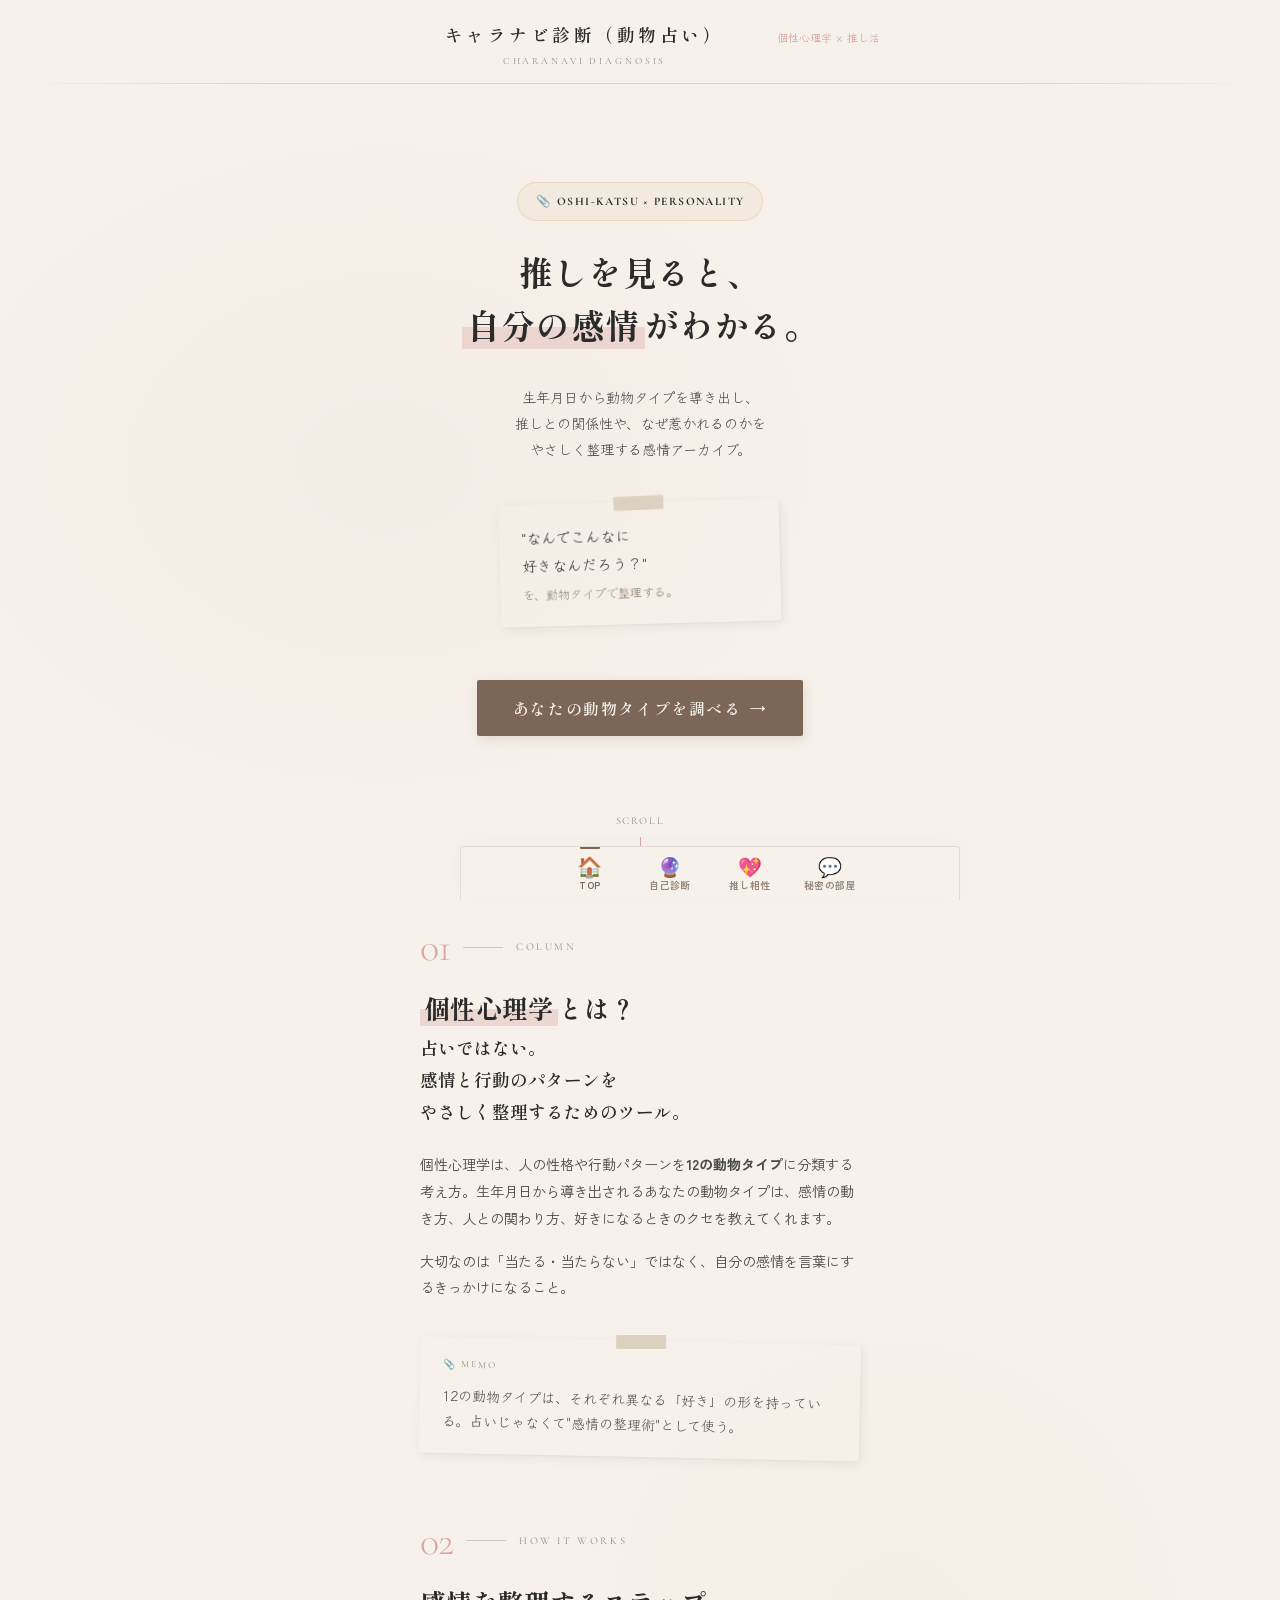
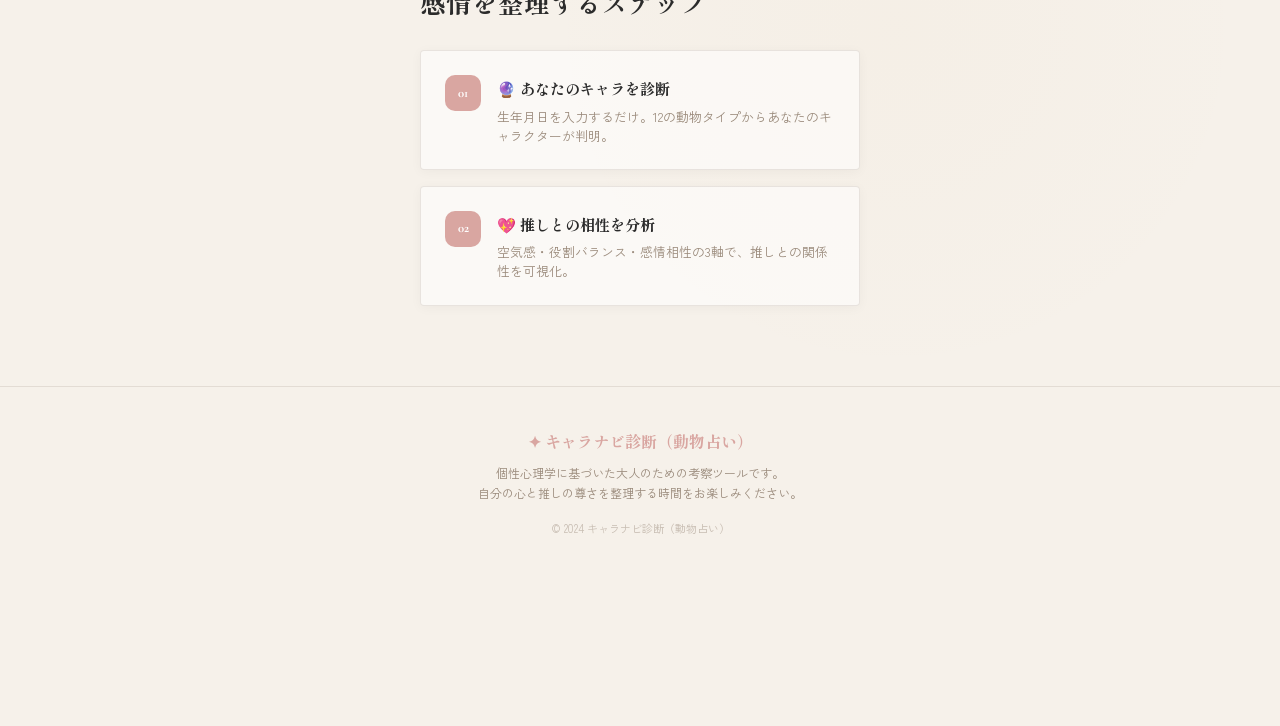
==== commit 4f5842dc: "Revert "用語統一: 個性心理学/動物占い → 12のアニマル気質診断/アニマル番号 に置き換え、データ破損箇所を修復" This reverts commit 9d36a24e04c82982" ====
--- a/index.html
+++ b/index.html
@@ -2,306 +2,527 @@
 <html lang="ja">
 <head>
   <meta charset="UTF-8">
-  <meta name="viewport" content="width=device-width, initial-scale=1.0">
-  <title>推しナビAI — 12のアニマル気質で占う「推し」との相性診断</title>
-  <!-- プレミアム外部CSSリンク（ローカル開発用） -->
+  <meta name="viewport" content="width=device-width, initial-scale=1.0, viewport-fit=cover">
+  <title>キャラナビ診断（動物占い） Vol.01 | 推しを知ると、自分もわかる。</title>
+  <meta name="description" content="個性心理学の動物タイプで、推しへの感情を整理する。大人のための推し活考察アーカイブ。">
+  <meta name="theme-color" content="#F6F1EA">
+  <link rel="preconnect" href="https://fonts.googleapis.com">
+  <link rel="preconnect" href="https://fonts.gstatic.com" crossorigin>
+  <link href="https://fonts.googleapis.com/css2?family=Shippori+Mincho+B1:wght@400;500;600;700;800&family=Zen+Kaku+Gothic+New:wght@400;500;700&family=Klee+One:wght@400;600&family=Cormorant+Garamond:ital,wght@0,300;0,400;0,500;0,600;1,300;1,400&display=swap" rel="stylesheet">
   <link rel="stylesheet" href="css/main.css">
 </head>
 <body>
 
-  <!-- ✨ パーティクル＆グラデーション背景 -->
-  <div class="bg-glow-1"></div>
-  <div class="bg-glow-2"></div>
+  <!-- ✨ Background Ambiance -->
+  <div class="bg-ambiance"></div>
+  <div class="particles" id="particles"></div>
+
+  <!-- Loading Overlay -->
+  <div class="loading-overlay" id="loadingOverlay">
+    <div class="loading-spinner"></div>
+    <div class="loading-text">感情アーカイブを整理中…</div>
+  </div>
+
+  <!-- Masthead -->
+  <header class="masthead" id="masthead-main">
+    <div class="masthead-inner">
+      <div class="masthead-brand">
+        <h1 class="masthead-title">キャラナビ診断（動物占い）</h1>
+        <span class="masthead-en">CHARANAVI DIAGNOSIS</span>
+      </div>
+      <span class="masthead-tagline">個性心理学 × 推し活</span>
+    </div>
+    <div class="masthead-rule"></div>
+  </header>
 
   <!-- ============================================================
-   * 📱 メインコンテナ（サイドバー ＋ チャットエリア）
-   * ============================================================ -->
-  
-  <!-- 1. 左側サイドバー（お相手・推し管理） -->
-  <aside class="sidebar">
-    <div class="sidebar-header">
-      <span class="logo-icon">❖</span>
-      <span class="logo-title">推しナビAI</span>
+       PAGE: TOP
+       ============================================================ -->
+  <div class="page active" id="page-top">
+    <section class="hero" style="min-height: calc(100vh - 140px); padding-top: 20px;">
+      <div class="hero-eyebrow">
+        <span>📎</span>
+        <span>OSHI-KATSU × PERSONALITY</span>
+      </div>
+
+      <h1 class="hero-title" style="font-family: var(--font-serif); font-size: 2.1rem; line-height: 1.6; margin-bottom: 2rem;">
+        推しを見ると、<br>
+        <span class="marker-highlight">自分の感情</span>がわかる。
+      </h1>
+
+      <p class="hero-subtitle" style="font-family: var(--font-hand); font-size: 0.9rem; line-height: 1.8; margin-bottom: 2.5rem; color: var(--text-primary);">
+        生年月日から動物タイプを導き出し、<br>
+        推しとの関係性や、なぜ惹かれるのかを<br>
+        やさしく整理する感情アーカイブ。
+      </p>
+
+      <!-- Sticky note -->
+      <div class="hero-memo" style="transform: rotate(-1.5deg); margin-bottom: 3.5rem; max-width: 280px; width: 100%;">
+        <div class="sticky-note sticky-note--pink">
+          <p class="sticky-handwritten">"なんでこんなに<br>好きなんだろう？"<br><span class="sticky-small">を、動物タイプで整理する。</span></p>
+        </div>
+      </div>
+
+      <button class="btn-cta" id="btnStartDiagnosis" onclick="navigateTo('diagnosis')">
+        <span>あなたの動物タイプを調べる</span>
+        <span>→</span>
+      </button>
+
+      <div class="hero-scroll" style="bottom: 10px;">
+        <span>SCROLL</span>
+        <div class="scroll-line"></div>
+      </div>
+    </section>
+
+    <!-- Column Section -->
+    <section class="features" style="padding-top: 2rem; padding-bottom: 4rem;">
+      <div class="container">
+        <!-- Section header -->
+        <div class="col-header">
+          <span class="col-num">01</span>
+          <div class="col-divider"></div>
+          <span class="col-label">COLUMN</span>
+        </div>
+
+        <h2 class="section-title">
+          <span class="title-main"><span class="marker-highlight">個性心理学</span>とは？</span>
+        </h2>
+
+        <div class="editorial-grid" style="display: flex; flex-direction: column; gap: 1.5rem; margin-bottom: 2.5rem;">
+          <p class="lead-text" style="font-family: var(--font-serif); font-size: 1.1rem; line-height: 1.8; color: var(--text-dark); font-weight: 600;">
+            占いではない。<br>
+            <span class="text-em">感情と行動のパターン</span>を<br>
+            やさしく整理するためのツール。
+          </p>
+
+          <div class="body-text" style="font-size: 0.88rem; line-height: 1.9; color: var(--text-primary);">
+            <p>
+              個性心理学は、人の性格や行動パターンを<strong>12の動物タイプ</strong>に分類する考え方。生年月日から導き出されるあなたの動物タイプは、感情の動き方、人との関わり方、好きになるときのクセを教えてくれます。
+            </p>
+            <p style="margin-top: 1rem;">
+              大切なのは「当たる・当たらない」ではなく、<span class="underline-accent">自分の感情を言葉にするきっかけ</span>になること。
+            </p>
+          </div>
+        </div>
+
+        <!-- Sticky Note inside Column -->
+        <div class="sticky-note sticky-note--yellow" style="transform: rotate(1.2deg); margin-bottom: 3rem;">
+          <p class="sticky-label">📎 MEMO</p>
+          <p class="sticky-body" style="font-family: var(--font-hand);">12の動物タイプは、それぞれ異なる「好き」の形を持っている。占いじゃなくて"感情の整理術"として使う。</p>
+        </div>
+
+        <!-- Features list -->
+        <div class="col-header" style="margin-top: 4rem;">
+          <span class="col-num">02</span>
+          <div class="col-divider"></div>
+          <span class="col-label">HOW IT WORKS</span>
+        </div>
+        <h2 class="section-title" style="margin-bottom: 2rem;">感情を整理するステップ</h2>
+
+        <div class="feature-card">
+          <div class="feature-step">01</div>
+          <div>
+            <div class="feature-title">🔮 あなたのキャラを診断</div>
+            <div class="feature-desc">生年月日を入力するだけ。12の動物タイプからあなたのキャラクターが判明。</div>
+          </div>
+        </div>
+        <div class="feature-card">
+          <div class="feature-step">02</div>
+          <div>
+            <div class="feature-title">💖 推しとの相性を分析</div>
+            <div class="feature-desc">空気感・役割バランス・感情相性の3軸で、推しとの関係性を可視化。</div>
+          </div>
+        </div>
+
+      </div>
+    </section>
+
+    <!-- Footer -->
+    <footer class="site-footer">
+      <div class="footer-logo">✦ キャラナビ診断（動物占い）</div>
+      <p class="footer-note">
+        個性心理学に基づいた大人のための考察ツールです。<br>
+        自分の心と推しの尊さを整理する時間をお楽しみください。
+      </p>
+      <p class="footer-copy">© 2024 キャラナビ診断（動物占い）</p>
+    </footer>
+  </div>
+
+  <!-- ============================================================
+       PAGE: DIAGNOSIS
+       ============================================================ -->
+  <div class="page" id="page-diagnosis">
+    <div class="container">
+      <div class="col-header">
+        <span class="col-num">03</span>
+        <div class="col-divider"></div>
+        <span class="col-label">YOUR TYPE</span>
+      </div>
+
+      <h2 class="section-title">あなたの<span class="marker-highlight">動物タイプ</span>を知る</h2>
+      <p class="section-desc" style="margin-bottom: 2rem;">生年月日を入力してください。</p>
+
+      <div class="glass-card" id="diagnosisForm">
+        <div class="form-group">
+          <label class="form-label">📅 BIRTHDAY</label>
+          <div class="date-inputs">
+            <div class="date-field">
+              <input type="number" id="myYear" class="date-input" placeholder="1995" min="1920" max="2026">
+              <span class="date-unit">年</span>
+            </div>
+            <div class="date-field">
+              <input type="number" id="myMonth" class="date-input" placeholder="4" min="1" max="12">
+              <span class="date-unit">月</span>
+            </div>
+            <div class="date-field">
+              <input type="number" id="myDay" class="date-input" placeholder="1" min="1" max="31">
+              <span class="date-unit">日</span>
+            </div>
+          </div>
+        </div>
+        <button class="btn-primary" id="btnMyDiagnose" onclick="runMyDiagnosis()">
+          <span>診断する</span>
+          <span>→</span>
+        </button>
+      </div>
+
+      <!-- Result Area -->
+      <div class="result-area hidden" id="myResult">
+        <div class="result-card" id="myResultCard">
+          <div class="result-label" id="myResultLabel">YOUR ANIMAL TYPE</div>
+          <div class="result-header" style="margin-top: 1.5rem; display: flex; justify-content: space-between; align-items: center;">
+            <div class="char-number" id="myCharNumber">No.--</div>
+            <div class="char-group-badge" id="myGroupBadge">--</div>
+          </div>
+          <div class="char-animal-icon" id="myAnimalIcon">🔮</div>
+          <div class="char-name" id="myCharName">--</div>
+          <div class="char-animal-name" id="myAnimalName">--</div>
+          <div class="char-spell" id="myCharSpell">--</div>
+          <div class="char-keyword" id="myKeyword">--</div>
+          <div class="char-details">
+            <div class="detail-item">
+              <span class="detail-icon">💬</span>
+              <div>
+                <div class="detail-label">PERSONALITY — 基本性格</div>
+                <div class="detail-text" id="myPersonality">--</div>
+              </div>
+            </div>
+            <div class="detail-item">
+              <span class="detail-icon">💓</span>
+              <div>
+                <div class="detail-label">LOVE — 好きの傾向</div>
+                <div class="detail-text" id="myLove">--</div>
+              </div>
+            </div>
+            <div class="detail-item">
+              <span class="detail-icon">⭐</span>
+              <div>
+                <div class="detail-label">VOCATION — 適職傾向</div>
+                <div class="detail-text" id="myVocation">--</div>
+              </div>
+            </div>
+            <div class="detail-item">
+              <span class="detail-icon">🍀</span>
+              <div>
+                <div class="detail-label">LUCKY POINT — 開運のヒント</div>
+                <div class="detail-text" id="myLucky">--</div>
+              </div>
+            </div>
+          </div>
+          <button class="share-btn" onclick="shareResult('my')" style="width: 100%; justify-content: center; margin-top: 2rem;">📤 この結果をコピーする</button>
+        </div>
+
+        <!-- Navigation Buttons -->
+        <div class="btn-group mt-lg">
+          <button class="btn-primary" onclick="navigateTo('oshi')">
+            <span>💖 推しとの相性を見る</span>
+            <span>→</span>
+          </button>
+
+        </div>
+      </div>
     </div>
-    
-    <!-- 👥 リスト切り替え用プレミアムタブ -->
-    <div class="sidebar-tabs">
-      <button class="tab-btn active" id="tabPersonal">👤 個人診断</button>
-      <button class="tab-btn" id="tabGroup">👥 グループ診断</button>
+    <footer class="site-footer">
+      <p class="footer-copy">© 2024 キャラナビ診断（動物占い）</p>
+    </footer>
+  </div>
+
+  <!-- ============================================================
+       PAGE: OSHI COMPATIBILITY
+       ============================================================ -->
+  <div class="page" id="page-oshi">
+    <div class="container">
+      <div class="col-header">
+        <span class="col-num">04</span>
+        <div class="col-divider"></div>
+        <span class="col-label">RELATIONSHIP</span>
+      </div>
+
+      <h2 class="section-title">推しとの<span class="marker-highlight">相性チェック</span></h2>
+
+      <!-- Quote -->
+      <div class="oshi-quote" style="margin-bottom: 2rem;">
+        <blockquote class="pull-quote">
+          <p>
+            推しを見てると、<br>
+            <span class="quote-accent">"なんでこんなに惹かれるんだろう？"</span><br>
+            って思うこと、ない？
+          </p>
+        </blockquote>
+      </div>
+
+      <!-- User not diagnosed message -->
+      <div class="glass-card text-center hidden" id="oshiNeedDiagnosis" style="margin-bottom: 2rem;">
+        <p style="margin-bottom:16px; font-family: var(--font-hand);">まずはあなた自身のキャラクターを先に診断してくださいね 🔮</p>
+        <button class="btn-primary" onclick="navigateTo('diagnosis')">
+          <span>診断ページへ</span>
+          <span>→</span>
+        </button>
+      </div>
+
+      <!-- Oshi Input Form -->
+      <div class="glass-card hidden" id="oshiForm" style="margin-bottom: 2rem;">
+        <div class="form-group">
+          <label class="form-label">💖 推しの名前（任意）</label>
+          <input type="text" id="oshiName" class="text-input" placeholder="例：廉くん">
+        </div>
+        <div class="form-group">
+          <label class="form-label">📅 推しの生年月日</label>
+          <div class="date-inputs">
+            <div class="date-field">
+              <input type="number" id="oshiYear" class="date-input" placeholder="1999" min="1920" max="2026">
+              <span class="date-unit">年</span>
+            </div>
+            <div class="date-field">
+              <input type="number" id="oshiMonth" class="date-input" placeholder="1" min="1" max="12">
+              <span class="date-unit">月</span>
+            </div>
+            <div class="date-field">
+              <input type="number" id="oshiDay" class="date-input" placeholder="23" min="1" max="31">
+              <span class="date-unit">日</span>
+            </div>
+          </div>
+        </div>
+        <button class="btn-primary" onclick="runOshiDiagnosis()">
+          <span>相性を診断する</span>
+          <span>→</span>
+        </button>
+      </div>
+
+      <!-- Oshi Result -->
+      <div class="result-area hidden" id="oshiResult">
+        <!-- Oshi Character Card -->
+        <div class="result-card" id="oshiResultCard" style="margin-bottom: 2rem;">
+          <div class="result-label" id="oshiResultLabel">推しのキャラ</div>
+          <div class="result-header" style="margin-top: 1.5rem; display: flex; justify-content: space-between; align-items: center;">
+            <div class="char-number" id="oshiCharNumber">No.--</div>
+            <div class="char-group-badge" id="oshiGroupBadge">--</div>
+          </div>
+          <div class="char-animal-icon" id="oshiAnimalIcon">✦</div>
+          <div class="char-name" id="oshiCharName">--</div>
+          <div class="char-animal-name" id="oshiAnimalName">--</div>
+          <div class="char-keyword" id="oshiKeyword" style="margin-bottom: 2rem;">--</div>
+          <div class="char-details">
+            <div class="detail-item">
+              <span class="detail-icon">💬</span>
+              <div>
+                <div class="detail-label">PERSONALITY — 性格傾向</div>
+                <div class="detail-text" id="oshiPersonality">--</div>
+              </div>
+            </div>
+            <div class="detail-item">
+              <span class="detail-icon">🎤</span>
+              <div>
+                <div class="detail-label">OSHI-KATSU — 推し活ポイント</div>
+                <div class="detail-text" id="oshiOshiText">--</div>
+              </div>
+            </div>
+          </div>
+        </div>
+
+        <!-- Compatibility Card -->
+        <div class="compat-card" id="compatCard">
+          <div class="compat-title" style="font-family: var(--font-serif); font-weight: 700;">あなたと推しの相性</div>
+          
+          <div class="compat-vs-display">
+            <div class="compat-person">
+              <div class="compat-person-emoji" id="compatMyEmoji">🪞</div>
+              <div class="compat-person-name" style="font-family: var(--font-hand);">あなた</div>
+              <div class="compat-person-group" id="compatMyGroup">--</div>
+            </div>
+            <div class="compat-heart">✦</div>
+            <div class="compat-person">
+              <div class="compat-person-emoji" id="compatOshiEmoji">🌟</div>
+              <div class="compat-person-name" id="compatOshiName" style="font-family: var(--font-hand);">推し</div>
+              <div class="compat-person-group" id="compatOshiGroup">--</div>
+            </div>
+          </div>
+
+          <!-- Score -->
+          <div class="compat-score-section">
+            <div class="compat-score" id="compatScore">0</div>
+            <div class="compat-score-label" id="compatLabel" style="background: var(--brown) !important; font-family: var(--font-serif);">--</div>
+          </div>
+
+          <!-- Radar Chart Canvas -->
+          <div class="radar-chart-wrap">
+            <canvas id="radarChart" width="560" height="560"></canvas>
+          </div>
+
+          <!-- 3-Axis Scores -->
+          <div class="axis-scores">
+            <div class="axis-score-item">
+              <div class="axis-score-value" id="axisAtmosphere" style="color: var(--brown) !important;">0</div>
+              <div class="axis-score-name">空気感</div>
+            </div>
+            <div class="axis-score-item">
+              <div class="axis-score-value" id="axisRole" style="color: var(--brown) !important;">0</div>
+              <div class="axis-score-name">役割バランス</div>
+            </div>
+            <div class="axis-score-item">
+              <div class="axis-score-value" id="axisEmotion" style="color: var(--brown) !important;">0</div>
+              <div class="axis-score-name">感情相性</div>
+            </div>
+          </div>
+
+          <!-- Detail Blocks -->
+          <div id="compatDetails" style="display: flex; flex-direction: column; gap: 10px;"></div>
+
+          <!-- Tip -->
+          <div class="tip-box" id="compatTipBox" style="background: rgba(200, 185, 160, 0.15); border-left-color: var(--brown);">
+            <div class="tip-box-title" style="color: var(--brown-dark); font-family: var(--font-serif);">📝 攻略のヒント</div>
+            <div class="tip-box-text" id="compatTip" style="font-family: var(--font-hand);"></div>
+          </div>
+
+          <button class="share-btn" onclick="shareResult('oshi')" style="margin-top:20px; width: 100%; justify-content: center;">📤 相性結果をコピーする</button>
+        </div>
+
+        <!-- Navigation -->
+        <div class="btn-group mt-lg">
+          <button class="btn-primary" onclick="navigateTo('gpts')">
+            <span>💬 公式LINEでさらに考察</span>
+            <span>→</span>
+          </button>
+        </div>
+      </div>
     </div>
-    
-    <div class="sidebar-content">
-      <!-- 個人診断用セクション -->
-      <div id="personalSection" class="sidebar-section active">
-        <div class="section-title">🔮 診断したお相手リスト</div>
-        <div class="member-list" id="memberList">
-          <!-- JSで動的にメンバーを一覧描画 -->
-        </div>
-        
-        <button class="add-member-btn" id="addMemberBtn">
-          <span>＋</span>
-          <span>新しくお相手を登録</span>
-        </button>
-      </div>
-
-      <!-- グループ診断用セクション -->
-      <div id="groupSection" class="sidebar-section">
-        <div class="section-title">👥 登録したグループリスト</div>
-        <div class="member-list" id="groupList">
-          <!-- JSで動的にグループを一覧描画 -->
-        </div>
-        
-        <button class="add-member-btn" id="addGroupBtn">
-          <span>＋</span>
-          <span>新しくグループを登録</span>
-        </button>
-      </div>
-
-      <!-- 🔮 プレミアム個別鑑定へのコンバージョン導線 -->
-      <div class="premium-banner">
-        <div class="premium-banner-title">🔮 プレミアム詳細鑑定</div>
-        <div class="premium-banner-desc">
-          一生モノの相性・関係性診断レポートをPDFでお届けします。
-        </div>
-        <a href="https://line.me/R/ti/p/@your_line_id" target="_blank" class="premium-btn" id="premiumLinkSidebar">
-          詳細を見る
+    <footer class="site-footer">
+      <p class="footer-copy">© 2024 キャラナビ診断（動物占い）</p>
+    </footer>
+  </div>
+
+
+
+  <!-- ============================================================
+       PAGE: LINE（公式LINE誘導）
+       ============================================================ -->
+  <div class="page" id="page-gpts">
+    <div class="container">
+      <div class="gpts-page" style="min-height: calc(100vh - 160px); padding-top: 2rem;">
+        <div class="col-header" style="justify-content: center; width: 100%;">
+          <span class="col-num">✦</span>
+          <div class="col-divider" style="width: 20px;"></div>
+          <span class="col-label">SECRET EDITORIAL ROOM</span>
+          <div class="col-divider" style="width: 20px;"></div>
+          <span class="col-num">✦</span>
+        </div>
+
+        <h2 class="gpts-title" style="font-family: var(--font-serif); font-size: 1.6rem; line-height: 1.6; margin-top: 1rem;">
+          秘密の編集部で、<br>
+          <span class="marker-highlight">もっと深い考察を。</span>
+        </h2>
+        <p class="gpts-desc" style="font-family: var(--font-hand); line-height: 1.8; margin-bottom: 2rem; color: var(--text-primary);">
+          公式LINEを「秘密の編集部」として、<br>
+          推し×あなたの詳細な関係性コラムや<br>
+          限定の感情アーカイブを配信します。
+        </p>
+
+        <!-- Benefits -->
+        <div class="summary-card" id="lineBenefits" style="margin-bottom: 1.5rem;">
+          <div class="summary-item">
+            <span class="summary-item-icon">📚</span>
+            <div>
+              <div class="summary-item-label">特典 1</div>
+              <div class="summary-item-value">推しグループ関係性図鑑</div>
+            </div>
+          </div>
+          <div class="summary-item">
+            <span class="summary-item-icon">🧪</span>
+            <div>
+              <div class="summary-item-label">特典 2</div>
+              <div class="summary-item-value">チーム作りに 関係性ラボ</div>
+            </div>
+          </div>
+        </div>
+
+        <!-- Diagnosis Summary (JS will populate if diagnosed) -->
+        <div class="summary-card hidden" id="gptsSummary" style="margin-bottom: 2rem;">
+          <div class="summary-item" id="gptsSummaryMy">
+            <span class="summary-item-icon">🔮</span>
+            <div>
+              <div class="summary-item-label">あなたの診断タイプ</div>
+              <div class="summary-item-value" id="gptsMySummary">未診断</div>
+            </div>
+          </div>
+          <div class="summary-item hidden" id="gptsSummaryOshi">
+            <span class="summary-item-icon">💖</span>
+            <div>
+              <div class="summary-item-label">推しの診断タイプ</div>
+              <div class="summary-item-value" id="gptsOshiSummary">未診断</div>
+            </div>
+          </div>
+        </div>
+
+        <a href="https://lin.ee/TeuD3GD" target="_blank" rel="noopener noreferrer" class="btn-line" id="btnLine" style="width: 100%; justify-content: center; gap: 8px;">
+          <span>LINEで続きを読む</span>
         </a>
+        <p class="gpts-note" style="font-family: var(--font-hand); color: var(--text-muted); opacity: 0.8; margin-top: 1rem;">
+          ※ 編集部からの配信は週1〜2回程度です。<br>
+          いつでも解除・ブロックできます。
+        </p>
+
+        <!-- Closing message -->
+        <div class="closing-message-block" style="margin-top: 4rem; text-align: center; border-top: 1px dashed rgba(123,102,88,0.2); padding-top: 2rem; width: 100%;">
+          <p style="font-family: var(--font-serif); font-size: 0.95rem; line-height: 2; color: var(--text-primary); font-style: italic;">
+            「推しを見ているつもりで、<br>
+            ほんとは自分の感情を<br>
+            見ていたのかもしれない。」
+          </p>
+        </div>
       </div>
     </div>
-    
-    <div class="sidebar-footer">
-      <button class="footer-btn" id="settingsBtn">
-        <span>⚙️</span>
-        <span>APIキー設定</span>
-      </button>
-    </div>
-  </aside>
-
-  <!-- 2. 右側メインエリア（チャットUI） -->
-  <main class="main-area">
-    
-    <!-- チャット上部ヘッダー -->
-    <header class="chat-header">
-      <div class="active-member-display">
-        <div class="member-avatar" id="activeAvatar">🔮</div>
-        <div class="active-member-details">
-          <div class="active-name" id="activeName">お相手を選択して相性を占う</div>
-          <div class="active-badges" id="activeBadges">
-            <!-- 自分と相手の特性バッジが入る -->
-          </div>
-        </div>
-      </div>
-      
-      <div class="chat-controls">
-        <label style="font-size: 11px; color: var(--text-muted); font-weight: 600;">使用AI：</label>
-        <select class="selector-ai" id="aiModelSelector">
-          <option value="openai">OpenAI (gpt-4o-mini)</option>
-          <option value="gemini">Gemini (1.5-flash)</option>
-        </select>
-      </div>
-    </header>
-    
-    <!-- 中央：メッセージ表示部（未選択時はウェルカム画面） -->
-    <div class="chat-messages" id="chatMessages" style="display: none;">
-      <!-- チャットの吹き出しが動的に入る -->
-    </div>
-    
-    <!-- 未選択時のウェルカム画面 -->
-    <div class="welcome-screen" id="welcomeScreen">
-      <div class="welcome-icon">❖</div>
-      <h2 class="welcome-title">推しナビAI (OshiNavi)</h2>
-      <p class="welcome-desc">
-        12のアニマル気質診断（アニマル診断）で、あなたと「推し」や「気になるあの人」の相性を科学的に分析。<br>
-        お互いの本音（深層モチベーション）と建前（表層スタイル）のズレから、効果的なコミュニケーション方法をアドバイスします。
-      </p>
-
-      <!-- ✨ クイック相性診断カード (W生年月日入力) -->
-      <div class="quick-diag-area">
-        <div class="quick-diag-title">
-          <span class="shield-icon">🛡️</span>
-          <span>完全プライバシー診断（データは保存されません）</span>
-        </div>
-        
-        <div style="font-size: 11px; color: var(--text-muted); margin-bottom: 4px; font-weight: 600;">
-          👤 あなたの情報
-        </div>
-        <div class="form-row">
-          <div class="form-group" style="flex: 1;">
-            <label class="form-label" style="font-size: 10px;">あなたの仮名</label>
-            <input type="text" id="quickMyName" class="form-input" placeholder="例: 自分" value="自分">
-          </div>
-          <div class="form-group" style="flex: 1;">
-            <label class="form-label" style="font-size: 10px;">あなたの生年月日</label>
-            <input type="date" id="quickMyBirthDate" class="form-input" required>
-          </div>
-        </div>
-
-        <div style="font-size: 11px; color: var(--text-muted); margin: 8px 0 4px 0; font-weight: 600; border-top: 1px solid var(--border-fine); padding-top: 8px;">
-          💜 お相手・推しの情報
-        </div>
-        <div class="form-row">
-          <div class="form-group" style="flex: 1;">
-            <label class="form-label" style="font-size: 10px;">お相手の仮名</label>
-            <input type="text" id="quickOshiName" class="form-input" placeholder="例: 推しメン, あの人" value="推しメン">
-          </div>
-          <div class="form-group" style="flex: 1;">
-            <label class="form-label" style="font-size: 10px;">お相手の生年月日</label>
-            <input type="date" id="quickOshiBirthDate" class="form-input" required>
-          </div>
-        </div>
-
-        <button type="button" class="form-submit-btn" id="quickDiagBtn" style="margin-top: 12px; background: var(--grad-primary); border: none; box-shadow: 0 4px 12px rgba(139, 92, 246, 0.25);">
-          ⚡ 二人の相性を今すぐ占う
-        </button>
-      </div>
-    </div>
-    
-    <!-- 下部：メッセージ入力フォーム -->
-    <div class="chat-input-area" id="chatInputArea" style="display: none;">
-      <div class="input-container">
-        <input type="text" class="chat-input" id="chatInput" placeholder="推しに喜ばれる言葉、ファンレターの書き方、仲良くなるアプローチなど何でも相談してください...">
-        <button class="send-btn" id="sendBtn">⚡</button>
-      </div>
-    </div>
-  </main>
+    <footer class="site-footer">
+      <p class="footer-copy">© 2024 キャラナビ診断（動物占い）</p>
+    </footer>
+  </div>
 
   <!-- ============================================================
-   * ⚙️ 設定用モーダル（APIキー保存）
-   * ============================================================ -->
-  <div class="modal" id="settingsModal">
-    <div class="modal-content">
-      <div class="modal-header">
-        <h3 class="modal-title">⚙️ API連携設定</h3>
-        <button class="close-btn" id="closeSettings">×</button>
-      </div>
-      <form id="settingsForm">
-        <div class="modal-body">
-          <p style="font-size: 12px; color: var(--text-muted); line-height: 1.5; margin-bottom: 12px;">
-            本システムはプライベートAPI接続を利用します。APIキーはお使いのブラウザの保護領域（localStorage）またはGASの環境にのみ安全に保存され、直接AIプロバイダー（OpenAI / Google）への通信にのみ使用されます。
-          </p>
-          
-          <div class="form-group">
-            <div style="display: flex; justify-content: space-between; align-items: center;">
-              <label class="form-label">🔑 OpenAI APIキー (sk-...)</label>
-              <div id="openaiIndicator" style="font-size: 11px;"></div>
-            </div>
-            <input type="password" class="form-input" id="openaiKeyInput" placeholder="キーを入力して保存（空欄のままで既存のキーを維持）">
-          </div>
-          
-          <div class="form-group">
-            <div style="display: flex; justify-content: space-between; align-items: center;">
-              <label class="form-label">🔑 Gemini APIキー</label>
-              <div id="geminiIndicator" style="font-size: 11px;"></div>
-            </div>
-            <input type="password" class="form-input" id="geminiKeyInput" placeholder="キーを入力して保存（空欄のままで既存のキーを維持）">
-          </div>
-          
-          <button type="submit" class="form-submit-btn">APIキーを安全に保存</button>
-        </div>
-      </form>
-    </div>
-  </div>
-
-  <!-- ============================================================
-   * 👥 メンバー（お相手）登録用モーダル
-   * ============================================================ -->
-  <div class="modal" id="addMemberModal">
-    <div class="modal-content">
-      <div class="modal-header">
-        <h3 class="modal-title">👤 相性診断相手を登録</h3>
-        <button class="close-btn" id="closeAddMember">×</button>
-      </div>
-      <form id="addMemberForm">
-        <div class="modal-body">
-          <!-- 🔒 完全プライバシー・安全シールドラベル -->
-          <div class="privacy-shield-banner">
-            <span class="shield-icon">🛡️</span>
-            <span class="shield-text">生年月日データは一切保存されません。ブラウザ上で特性コードのみに変換され、完全に匿名化された状態で安全に同期されます。</span>
-          </div>
-
-          <div style="font-size: 11.5px; color: var(--text-muted); margin-top: 12px; font-weight: 600;">
-            👤 あなたの情報（相性計算用・ブラウザにのみ保存されます）
-          </div>
-          <div class="form-row">
-            <div class="form-group" style="flex: 1;">
-              <label class="form-label">あなたの生年月日</label>
-              <input type="date" class="form-input" id="myBirthDate" required>
-            </div>
-          </div>
-
-          <div style="font-size: 11.5px; color: var(--text-muted); margin-top: 16px; font-weight: 600; border-top: 1px solid var(--border-fine); padding-top: 12px;">
-            💜 お相手・推しの情報
-          </div>
-          <div class="form-group">
-            <label class="form-label">お相手のお名前 (仮名やイニシャルでの登録を推奨)</label>
-            <input type="text" class="form-input" id="newName" placeholder="例: メンバーX, 推しメンA" required>
-          </div>
-          
-          <div class="form-group">
-            <label class="form-label">お相手の生年月日</label>
-            <input type="date" class="form-input" id="newBirthDate" required>
-          </div>
-          
-          <div class="form-group">
-            <label class="form-label">お相手との関係性やメモ（AIの提案に反映されます）</label>
-            <textarea class="form-input" id="newMemo" rows="3" placeholder="例: ファンとして応援しているアーティスト。ライブでのファンサやSNSでのコメントでどうすれば印象に残るか知りたい。" style="resize: none;"></textarea>
-          </div>
-          
-          <button type="submit" class="form-submit-btn" style="background: var(--grad-primary); border: none;">お相手を安全に登録して診断</button>
-        </div>
-      </form>
-    </div>
-  </div>
-
-  <!-- ============================================================
-   * 👥 グループ（チーム・推し）登録用モーダル
-   * ============================================================ -->
-  <div class="modal" id="addGroupModal">
-    <div class="modal-content" style="max-width: 600px;">
-      <div class="modal-header">
-        <h3 class="modal-title">👥 グループ診断相手を登録</h3>
-        <button class="close-btn" id="closeAddGroup">×</button>
-      </div>
-      <form id="addGroupForm">
-        <div class="modal-body">
-          <!-- 🔒 安全シールドラベル -->
-          <div class="privacy-shield-banner">
-            <span class="shield-icon">🛡️</span>
-            <span class="shield-text">生年月日は不要です。アニマル気質の本質番号（1〜60）のみで完全に匿名化された状態でグループを診断・管理します。</span>
-          </div>
-
-          <div class="form-row" style="margin-top: 12px;">
-            <div class="form-group" style="flex: 1.5;">
-              <label class="form-label">グループ名 / チーム名</label>
-              <input type="text" class="form-input" id="newGroupName" placeholder="例: 推しナビ５, 開発チーム, 〇〇家" required>
-            </div>
-            <div class="form-group" style="flex: 1;">
-              <label class="form-label">診断タイプ</label>
-              <select class="form-input" id="newGroupType" required>
-                <option value="oshi">👑 推しグループ診断</option>
-                <option value="team">💼 家族/友人/職場/チーム診断</option>
-              </select>
-            </div>
-          </div>
-
-          <div style="font-size: 11.5px; color: var(--text-muted); margin-top: 16px; font-weight: 600; border-top: 1px solid var(--border-fine); padding-top: 12px; display: flex; justify-content: space-between; align-items: center;">
-            <span>👥 メンバーリスト (最低2名必要)</span>
-            <button type="button" class="footer-btn" id="addMemberRowBtn" style="padding: 4px 8px; font-size: 11px; background: var(--border-fine); cursor: pointer;">＋ メンバーを追加</button>
-          </div>
-
-          <!-- メンバー追加用の動的行コンテナ -->
-          <div id="groupMembersContainer" style="max-height: 250px; overflow-y: auto; margin-top: 8px; padding-right: 4px;">
-            <!-- JSで初期メンバー行を動的に生成します -->
-          </div>
-
-          <button type="submit" class="form-submit-btn" style="background: var(--grad-primary); border: none; margin-top: 16px;">グループを安全に登録して診断</button>
-        </div>
-      </form>
-    </div>
-  </div>
-
-  <!-- 外部JavaScript（ローカル開発用） -->
+       BOTTOM NAVIGATION
+       ============================================================ -->
+  <nav class="bottom-nav" id="bottomNav">
+    <button class="nav-item active" data-page="top" onclick="navigateTo('top')">
+      <span class="nav-icon">🏠</span>
+      <span>TOP</span>
+    </button>
+    <button class="nav-item" data-page="diagnosis" onclick="navigateTo('diagnosis')">
+      <span class="nav-icon">🔮</span>
+      <span>自己診断</span>
+    </button>
+    <button class="nav-item" data-page="oshi" onclick="navigateTo('oshi')">
+      <span class="nav-icon">💖</span>
+      <span>推し相性</span>
+    </button>
+
+    <button class="nav-item" data-page="gpts" onclick="navigateTo('gpts')">
+      <span class="nav-icon">💬</span>
+      <span>秘密の部屋</span>
+    </button>
+  </nav>
+
+  <!-- Scripts -->
   <script src="js/data.js"></script>
+  <script src="js/oshi.js"></script>
+
   <script src="js/main.js"></script>
 </body>
 </html>
--- a/css/main.css
+++ b/css/main.css
@@ -1,1022 +1,2129 @@
 /* ============================================================
- * 推しナビAI (OshiNavi AI)
- * 超プレミアム・オーロラガラスUIデザインシステム (main.css)
- * ============================================================ */
-
-/* Google Fonts から最高峰のタイポグラフィフォントをインポート */
-@import url('https://fonts.googleapis.com/css2?family=Plus+Jakarta+Sans:wght@300;400;500;600;700;800&family=Inter:wght@300;400;500;600;700;800&display=swap');
+   動物キャラナビ — Magazine Editorial Design System
+   Theme: 推し考察マガジン × 個性心理学
+   Palette: Warm Ivory × Smoky Brown × Dusty Pink × Sage Green
+   Mobile-First / Editorial / anan・BRUTUS・FUDGE inspired
+   ============================================================ */
+
+/* ---- Design Tokens ---- */
+@import url('https://fonts.googleapis.com/css2?family=Shippori+Mincho+B1:wght@400;500;600;700;800&family=Zen+Kaku+Gothic+New:wght@400;500;700&family=Klee+One:wght@400;600&family=Cormorant+Garamond:ital,wght@0,300;0,400;0,500;0,600;1,300;1,400&display=swap');
 
 :root {
-  /* 爽やかで透明感のある「オーロラガラス」ハイエンドカラーパレット */
-  --bg-sidebar: rgba(255, 255, 255, 0.65); /* 爽やかな白すりガラス */
-  --bg-main: #f8fafc;          /* 非常に明るいクールスレート */
-  --bg-card: rgba(255, 255, 255, 0.85); /* 半透明フローティングカード */
-  --border-fine: rgba(15, 23, 42, 0.06); /* 空気のように繊細な境界線 */
-  --border-dark: rgba(15, 23, 42, 0.08);
-  
-  --primary: #8b5cf6;          /* エモくて神秘的なアメジストパープル */
-  --primary-hover: #7c3aed;
-  --primary-light: rgba(139, 92, 246, 0.08);
-  --secondary: #06b6d4;        /* 爽やかでクリアなシアンブルー */
-  --accent: #ec4899;           /* 愛らしさを引き立てるサクラピンク */
-  --warning: #f59e0b;          /* ギャップ警告のためのソフトアンバー */
-  
-  --text-main: #0f172a;        /* 濃いスレート (高いコントラスト) */
-  --text-muted: #64748b;       /* 補助スレートグレー */
-  --text-sidebar: #1e293b;     /* 明るいサイドバー用の濃色スレート */
-  --text-sidebar-muted: #64748b;
-  --text-inverse: #ffffff;
-  
-  /* 芸術的なグラデーション */
-  --grad-primary: linear-gradient(135deg, #8b5cf6, #ec4899);
-  --grad-logo: linear-gradient(135deg, #06b6d4, #8b5cf6, #ec4899);
-  --grad-user: linear-gradient(135deg, #3b82f6, #8b5cf6);
-  --grad-premium: linear-gradient(135deg, #ff007f, #8b5cf6, #00f0ff);
-  
-  /* 空気のように柔らかな多層レイヤードシャドウ (Linear風) */
-  --shadow-sm: 0 1px 2px rgba(15, 23, 42, 0.02);
-  --shadow-md: 0 4px 6px -1px rgba(15, 23, 42, 0.03), 0 2px 4px -1px rgba(15, 23, 42, 0.02);
-  --shadow-lg: 0 10px 25px -3px rgba(15, 23, 42, 0.04), 0 4px 12px -2px rgba(15, 23, 42, 0.03);
-  --shadow-floating: 0 20px 40px -15px rgba(139, 92, 246, 0.1), 0 0 0 1px rgba(15, 23, 42, 0.04);
-  
-  --transition-smooth: all 0.2s cubic-bezier(0.16, 1, 0.3, 1);
-  --font-sans: 'Plus Jakarta Sans', 'Inter', system-ui, -apple-system, sans-serif;
-}
-
-/* 全体初期化 */
-* {
+  /* Backgrounds — Light magazine pages */
+  --bg-deep: #F6F1EA;
+  --bg-card: rgba(255, 255, 255, 0.55);
+  --bg-elevated: #EDE6DB;
+
+  /* Accent — Dusty Pink */
+  --accent: #D9A6A1;
+  --accent-soft: #E8C4C0;
+  --accent-glow: rgba(217, 166, 161, 0.2);
+  --accent-light: #F2DCD9;
+
+  /* Secondary — Sage Green */
+  --sage: #A8B2A1;
+  --sage-light: #C4CCBF;
+  --sage-pale: #D8DED5;
+
+  /* Smoky Brown & Warm Gray */
+  --brown: #7B6658;
+  --brown-light: #9A8A7B;
+  --brown-dark: #5C4D40;
+  --tape-color: rgba(200, 185, 160, 0.55);
+  --marker-pink: rgba(217, 166, 161, 0.35);
+  --marker-sage: rgba(168, 178, 161, 0.3);
+
+  /* Warm Whites & Creams */
+  --warm-white: #fdfcfa;
+  --warm-beige: #F6F1EA;
+  --cream: #EDE6DB;
+
+  /* Text — Dark editorial tones */
+  --text-bright: #2B2B2B;
+  --text-primary: #4A4A4A;
+  --text-muted: #9A8A7B;
+  --text-dark: #2B2B2B;
+  --text-dark-sub: #5C4D40;
+
+  /* Card / Surface */
+  --glass-bg: rgba(255, 255, 255, 0.55);
+  --glass-bg-hover: rgba(255, 255, 255, 0.75);
+  --glass-border: rgba(123, 102, 88, 0.15);
+  --glass-border-hover: rgba(123, 102, 88, 0.3);
+
+  /* Group Colors — muted for light bg */
+  --moon-color: #D9A6A1;
+  --moon-bg: rgba(217, 166, 161, 0.12);
+  --earth-color: #A8B2A1;
+  --earth-bg: rgba(168, 178, 161, 0.12);
+  --sun-color: #7B6658;
+  --sun-bg: rgba(200, 185, 160, 0.15);
+
+  /* Typography */
+  --font-ja: 'Zen Kaku Gothic New', 'Hiragino Kaku Gothic ProN', sans-serif;
+  --font-serif: 'Shippori Mincho B1', 'Georgia', serif;
+  --font-en: 'Cormorant Garamond', 'Georgia', serif;
+  --font-hand: 'Klee One', cursive;
+
+  /* Spacing */
+  --space-xs: 4px;
+  --space-sm: 8px;
+  --space-md: 16px;
+  --space-lg: 24px;
+  --space-xl: 40px;
+  --space-2xl: 64px;
+
+  /* Radii */
+  --radius-sm: 2px;
+  --radius-md: 3px;
+  --radius-lg: 4px;
+  --radius-xl: 4px;
+  --radius-full: 9999px;
+
+  /* Transitions */
+  --ease-out-expo: cubic-bezier(0.16, 1, 0.3, 1);
+  --transition-fast: all 0.25s var(--ease-out-expo);
+  --transition-smooth: all 0.4s var(--ease-out-expo);
+  --transition-slow: all 0.6s var(--ease-out-expo);
+
+  /* Layout */
+  --content-width: 460px;
+  --nav-height: 68px;
+
+  /* Paper texture noise overlay */
+  --noise: url("data:image/svg+xml,%3Csvg xmlns='http://www.w3.org/2000/svg' width='300' height='300'%3E%3Cfilter id='n'%3E%3CfeTurbulence type='fractalNoise' baseFrequency='0.75' numOctaves='4' stitchTiles='stitch'/%3E%3C/filter%3E%3Crect width='300' height='300' filter='url(%23n)' opacity='0.04'/%3E%3C/svg%3E");
+}
+
+/* ---- Reset & Base ---- */
+*, *::before, *::after {
   box-sizing: border-box;
   margin: 0;
   padding: 0;
+}
+
+html {
+  scroll-behavior: smooth;
+  -webkit-text-size-adjust: 100%;
+}
+
+body {
+  font-family: var(--font-ja);
+  background-color: var(--bg-deep);
+  background-image: var(--noise);
+  background-repeat: repeat;
+  color: var(--text-bright);
+  line-height: 1.8;
+  overflow-x: hidden;
   -webkit-font-smoothing: antialiased;
-}
-
-body {
-  font-family: var(--font-sans);
-  background-color: var(--bg-main);
-  color: var(--text-main);
-  height: 100vh;
-  display: flex;
-  overflow: hidden;
+  -moz-osx-font-smoothing: grayscale;
+  padding-bottom: calc(var(--nav-height) + 20px);
+}
+
+img { max-width: 100%; display: block; }
+a { color: inherit; text-decoration: none; }
+button { cursor: pointer; border: none; font-family: inherit; }
+input, select { font-family: inherit; }
+
+/* Scrollbar */
+::-webkit-scrollbar { width: 4px; }
+::-webkit-scrollbar-track { background: transparent; }
+::-webkit-scrollbar-thumb { background: rgba(123, 102, 88, 0.15); border-radius: 2px; }
+
+/* ---- Background Ambiance — Subtle editorial texture ---- */
+.bg-ambiance {
+  position: fixed;
+  inset: 0;
+  pointer-events: none;
+  z-index: 0;
+  background: transparent;
+}
+
+/* ---- Particles (JS-generated) — Disabled for premium clean feel ---- */
+.particles {
+  display: none;
+}
+
+/* ---- Layout ---- */
+.container {
+  width: 100%;
+  max-width: var(--content-width);
+  margin: 0 auto;
+  padding: 0 20px;
   position: relative;
-}
-
-/* 背景を彩る極上のオーロラ光（ピンク・シアン・パープル） */
-.bg-glow-1, .bg-glow-2 {
+  z-index: 1;
+}
+
+/* ---- Page System (SPA) ---- */
+.page {
+  display: none;
+  min-height: calc(100vh - var(--nav-height));
+  animation: pageIn 0.5s var(--ease-out-expo) forwards;
+}
+
+.page.active {
+  display: block;
+}
+
+@keyframes pageIn {
+  from { opacity: 0; transform: translateY(16px); }
+  to   { opacity: 1; transform: translateY(0); }
+}
+
+/* ---- Bottom Navigation — Clean magazine tab bar ---- */
+.bottom-nav {
+  position: fixed;
+  bottom: 0;
+  left: 0;
+  right: 0;
+  z-index: 1000;
+  display: flex;
+  justify-content: center;
+  padding: 0 8px env(safe-area-inset-bottom, 8px);
+  background: rgba(246, 241, 234, 0.95);
+  backdrop-filter: blur(20px);
+  -webkit-backdrop-filter: blur(20px);
+  border-top: 1px solid rgba(123, 102, 88, 0.15);
+  box-shadow: 0 -4px 20px rgba(0, 0, 0, 0.02);
+}
+
+.nav-item {
+  flex: 1;
+  display: flex;
+  flex-direction: column;
+  align-items: center;
+  gap: 2px;
+  padding: 10px 4px 8px;
+  background: none;
+  color: var(--text-muted);
+  font-size: 0.6rem;
+  font-weight: 700;
+  letter-spacing: 0.05em;
+  transition: var(--transition-fast);
+  position: relative;
+  max-width: 80px;
+}
+
+.nav-item .nav-icon {
+  font-size: 1.2rem;
+  line-height: 1;
+  transition: var(--transition-fast);
+}
+
+.nav-item.active {
+  color: var(--brown);
+}
+
+.nav-item.active .nav-icon {
+  transform: scale(1.05);
+}
+
+.nav-item.active::before {
+  content: "";
   position: absolute;
-  width: 60vw;
-  height: 60vw;
-  border-radius: 50%;
-  filter: blur(180px);
-  z-index: -1;
-  opacity: 0.22;
-}
-.bg-glow-1 {
-  background: radial-gradient(circle, rgba(236, 72, 153, 0.15) 0%, rgba(255,255,255,0) 70%);
-  top: -20%;
-  left: 10%;
-}
-.bg-glow-2 {
-  background: radial-gradient(circle, rgba(6, 182, 212, 0.12) 0%, rgba(255,255,255,0) 70%);
-  bottom: -20%;
-  right: 5%;
-}
-
-/* ============================================================
- * 📱 レイアウト構成
- * ============================================================ */
-
-/* 爽やかな白すりガラス調・サイドバー */
-.sidebar {
-  width: 290px;
-  background-color: var(--bg-sidebar);
-  border-right: 1px solid var(--border-fine);
-  backdrop-filter: blur(24px) saturate(180%);
-  -webkit-backdrop-filter: blur(24px) saturate(180%);
-  display: flex;
-  flex-direction: column;
-  height: 100%;
-  z-index: 10;
-  box-shadow: 4px 0 30px rgba(139, 92, 246, 0.03);
-}
-
-.sidebar-header {
-  padding: 24px;
-  border-bottom: 1px solid var(--border-fine);
-  display: flex;
-  align-items: center;
-  gap: 10px;
-}
-
-.logo-icon {
-  font-size: 20px;
-  display: inline-block;
-  color: #8b5cf6;
-  font-weight: bold;
-}
-
-.logo-title {
-  font-size: 16px;
-  font-weight: 800;
-  letter-spacing: 0.5px;
-  background: var(--grad-logo);
+  top: 0;
+  left: 50%;
+  transform: translateX(-50%);
+  width: 20px;
+  height: 2px;
+  background: var(--brown);
+  border-radius: 0 0 1px 1px;
+}
+
+/* ---- Typography — Editorial Magazine ---- */
+.label-en {
+  font-family: var(--font-en);
+  font-weight: 700;
+  letter-spacing: 0.08em;
+  text-transform: uppercase;
+  font-size: 0.7rem;
+  color: var(--text-muted);
+}
+
+.section-label {
+  display: inline-flex;
+  align-items: center;
+  gap: 6px;
+  padding: 6px 14px;
+  background: var(--accent-light);
+  border: 1px solid rgba(196, 115, 110, 0.25);
+  border-radius: var(--radius-full);
+  font-family: var(--font-en);
+  font-weight: 700;
+  font-size: 0.7rem;
+  letter-spacing: 0.1em;
+  color: var(--accent);
+  margin-bottom: var(--space-md);
+}
+
+.section-title {
+  font-family: var(--font-serif);
+  font-size: 1.6rem;
+  font-weight: 700;
+  line-height: 1.3;
+  margin-bottom: var(--space-sm);
+  color: var(--text-dark);
+}
+
+.section-desc {
+  font-size: 0.9rem;
+  color: var(--text-muted);
+  line-height: 1.6;
+}
+
+/* Accent Text — editorial highlight */
+.neon-text {
+  background: linear-gradient(135deg, var(--accent), var(--mauve));
   -webkit-background-clip: text;
   -webkit-text-fill-color: transparent;
-}
-
-.sidebar-content {
-  flex: 1;
-  overflow-y: auto;
+  background-clip: text;
+}
+
+.gold-text {
+  background: var(--gold-gradient);
+  -webkit-background-clip: text;
+  -webkit-text-fill-color: transparent;
+  background-clip: text;
+}
+
+/* ---- Hero Section — Editorial magazine cover ---- */
+.hero {
+  min-height: 100vh;
+  min-height: 100dvh;
+  display: flex;
+  flex-direction: column;
+  justify-content: center;
+  align-items: center;
+  text-align: center;
+  padding: 80px 20px 100px;
+  position: relative;
+}
+
+.hero-eyebrow {
+  display: inline-flex;
+  align-items: center;
+  gap: 6px;
+  padding: 8px 18px;
+  background: rgba(201, 148, 62, 0.06);
+  border: 1px solid rgba(201, 148, 62, 0.2);
+  border-radius: var(--radius-full);
+  color: var(--gold);
+  font-family: var(--font-en);
+  font-weight: 700;
+  font-size: 0.72rem;
+  letter-spacing: 0.12em;
+  margin-bottom: var(--space-lg);
+  animation: fadeInDown 0.8s 0.2s var(--ease-out-expo) both;
+}
+
+.hero-title {
+  font-family: var(--font-serif);
+  font-size: clamp(1.8rem, 7vw, 2.8rem);
+  font-weight: 700;
+  line-height: 1.35;
+  margin-bottom: var(--space-lg);
+  letter-spacing: 0.02em;
+  color: var(--text-dark);
+  animation: fadeInDown 0.8s 0.4s var(--ease-out-expo) both;
+}
+
+.hero-title .accent {
+  position: relative;
+  display: inline;
+}
+
+.hero-title .accent::after {
+  content: "";
+  position: absolute;
+  bottom: 2px;
+  left: 0;
+  right: 0;
+  height: 3px;
+  background: var(--accent);
+  border-radius: 2px;
+}
+
+.hero-subtitle {
+  font-size: 0.95rem;
+  color: var(--text-muted);
+  max-width: 320px;
+  margin: 0 auto var(--space-xl);
+  line-height: 1.7;
+  animation: fadeInDown 0.8s 0.6s var(--ease-out-expo) both;
+}
+
+.hero-animals {
+  display: flex;
+  justify-content: center;
+  gap: 12px;
+  margin-bottom: var(--space-xl);
+  animation: fadeInDown 0.8s 0.8s var(--ease-out-expo) both;
+}
+
+.hero-animal {
+  font-size: 2rem;
+  display: inline-block;
+  animation: heroFloat 3.5s infinite ease-in-out;
+  animation-delay: var(--d, 0s);
+}
+
+@keyframes heroFloat {
+  0%, 100% { transform: translateY(0) scale(1); }
+  50%      { transform: translateY(-10px) scale(1.06); }
+}
+
+/* CTA Button — Elegant editorial */
+.btn-cta {
+  display: inline-flex;
+  align-items: center;
+  gap: 8px;
+  padding: 16px 36px;
+  background: var(--accent);
+  border-radius: var(--radius-full);
+  color: #fff;
+  font-weight: 700;
+  font-size: 1rem;
+  box-shadow: 0 8px 30px var(--accent-glow);
+  transition: var(--transition-smooth);
+  position: relative;
+  overflow: hidden;
+  animation: fadeInUp 0.8s 1s var(--ease-out-expo) both;
+}
+
+.btn-cta::before {
+  content: "";
+  position: absolute;
+  top: 0; left: -100%;
+  width: 100%; height: 100%;
+  background: linear-gradient(90deg, transparent, rgba(255,255,255,0.2), transparent);
+  transition: 0.6s;
+}
+
+.btn-cta:hover {
+  transform: translateY(-3px) scale(1.02);
+  box-shadow: 0 12px 40px rgba(196, 115, 110, 0.4);
+}
+
+.btn-cta:hover::before { left: 100%; }
+
+.btn-cta:active {
+  transform: translateY(0) scale(0.98);
+}
+
+/* Hero Scroll Indicator */
+.hero-scroll {
+  position: absolute;
+  bottom: 90px;
+  display: flex;
+  flex-direction: column;
+  align-items: center;
+  gap: 6px;
+  color: var(--text-muted);
+  font-family: var(--font-en);
+  font-size: 0.65rem;
+  letter-spacing: 0.15em;
+  animation: fadeIn 1s 1.5s var(--ease-out-expo) both;
+}
+
+.scroll-line {
+  width: 1px;
+  height: 32px;
+  background: linear-gradient(to bottom, var(--text-muted), transparent);
+  position: relative;
+  overflow: hidden;
+}
+
+.scroll-line::after {
+  content: "";
+  position: absolute;
+  inset: 0;
+  background: var(--accent);
+  animation: scrollPulse 2s infinite ease-in-out;
+}
+
+@keyframes scrollPulse {
+  0%   { transform: translateY(-100%); }
+  70%, 100% { transform: translateY(100%); }
+}
+
+/* ---- Feature Cards (TOP page) — Magazine article teasers ---- */
+.features {
+  padding: var(--space-2xl) 0;
+}
+
+.feature-card {
+  display: flex;
+  align-items: flex-start;
+  gap: var(--space-md);
+  padding: var(--space-lg);
+  background: var(--bg-card);
+  border: 1px solid var(--glass-border);
+  border-radius: var(--radius-lg);
+  margin-bottom: var(--space-md);
+  transition: var(--transition-smooth);
+  box-shadow: 0 2px 12px rgba(0,0,0,0.04);
+}
+
+.feature-card:hover {
+  border-color: var(--glass-border-hover);
+  transform: translateY(-2px);
+  box-shadow: 0 8px 24px rgba(0,0,0,0.08);
+}
+
+.feature-step {
+  flex-shrink: 0;
+  width: 36px;
+  height: 36px;
+  display: flex;
+  align-items: center;
+  justify-content: center;
+  background: var(--accent);
+  border-radius: 10px;
+  font-family: var(--font-en);
+  font-weight: 800;
+  font-size: 0.8rem;
+  color: #fff;
+}
+
+.feature-title {
+  font-family: var(--font-serif);
+  font-size: 0.95rem;
+  font-weight: 700;
+  margin-bottom: 4px;
+  color: var(--text-dark);
+}
+
+.feature-desc {
+  font-size: 0.8rem;
+  color: var(--text-muted);
+  line-height: 1.5;
+}
+
+/* ---- Glass Card — Clean white magazine panel ---- */
+.glass-card {
+  background: var(--bg-card);
+  border: 1px solid var(--glass-border);
+  border-radius: var(--radius-xl);
+  padding: var(--space-lg);
+  transition: var(--transition-smooth);
+  box-shadow: 0 2px 16px rgba(0,0,0,0.04);
+}
+
+.glass-card:hover {
+  border-color: var(--glass-border-hover);
+}
+
+/* ---- Section Header ---- */
+.section-header {
+  text-align: center;
+  margin-bottom: var(--space-xl);
+  padding-top: var(--space-xl);
+}
+
+/* ---- Form Elements ---- */
+.form-group {
+  margin-bottom: var(--space-lg);
+}
+
+.form-label {
+  display: flex;
+  align-items: center;
+  gap: 6px;
+  font-weight: 700;
+  font-size: 0.85rem;
+  margin-bottom: var(--space-sm);
+  color: var(--text-primary);
+}
+
+.date-inputs {
+  display: grid;
+  grid-template-columns: 1.4fr 1fr 1fr;
+  gap: 10px;
+}
+
+.date-field {
+  display: flex;
+  align-items: center;
+  background: #f8f5f0;
+  border: 1px solid var(--glass-border);
+  border-radius: var(--radius-md);
+  padding: 0 12px;
+  transition: var(--transition-fast);
+}
+
+.date-field:focus-within {
+  border-color: var(--accent);
+  box-shadow: 0 0 0 3px var(--accent-glow);
+}
+
+.date-input {
+  width: 100%;
+  background: transparent;
+  border: none;
+  color: var(--text-dark);
+  font-size: 1.05rem;
+  font-weight: 700;
+  padding: 14px 0;
+  outline: none;
+}
+
+.date-input::placeholder { color: rgba(0,0,0,0.2); }
+
+.date-input::-webkit-outer-spin-button,
+.date-input::-webkit-inner-spin-button { -webkit-appearance: none; margin: 0; }
+.date-input[type=number] { -moz-appearance: textfield; }
+
+.date-unit {
+  color: var(--text-muted);
+  font-size: 0.8rem;
+  font-weight: 600;
+  flex-shrink: 0;
+}
+
+.text-input {
+  width: 100%;
+  background: #f8f5f0;
+  border: 1px solid var(--glass-border);
+  border-radius: var(--radius-md);
+  padding: 14px 16px;
+  color: var(--text-dark);
+  font-size: 0.95rem;
+  font-weight: 500;
+  outline: none;
+  transition: var(--transition-fast);
+}
+
+.text-input::placeholder { color: rgba(0,0,0,0.2); }
+.text-input:focus {
+  border-color: var(--accent);
+  box-shadow: 0 0 0 3px var(--accent-glow);
+}
+
+/* Select (styled) */
+.select-wrap {
+  position: relative;
+}
+
+.select-wrap select {
+  width: 100%;
+  appearance: none;
+  background: #f8f5f0;
+  border: 1px solid var(--glass-border);
+  border-radius: var(--radius-md);
+  padding: 14px 36px 14px 16px;
+  color: var(--text-dark);
+  font-size: 0.95rem;
+  font-weight: 500;
+  outline: none;
+  transition: var(--transition-fast);
+}
+
+.select-wrap::after {
+  content: "▾";
+  position: absolute;
+  right: 14px;
+  top: 50%;
+  transform: translateY(-50%);
+  color: var(--text-muted);
+  font-size: 0.9rem;
+  pointer-events: none;
+}
+
+/* ---- Action Buttons — Elegant editorial ---- */
+.btn-primary {
+  display: flex;
+  align-items: center;
+  justify-content: center;
+  gap: 8px;
+  width: 100%;
   padding: 16px;
+  background: var(--accent);
+  border-radius: var(--radius-md);
+  color: #fff;
+  font-size: 1rem;
+  font-weight: 700;
+  box-shadow: 0 4px 16px var(--accent-glow);
+  transition: var(--transition-smooth);
+}
+
+.btn-primary:hover {
+  transform: translateY(-2px);
+  box-shadow: 0 8px 24px rgba(196, 115, 110, 0.35);
+}
+
+.btn-primary:active { transform: translateY(0) scale(0.98); }
+
+.btn-primary.gold {
+  background: var(--gold-gradient);
+  color: #3a2e28;
+  box-shadow: 0 4px 16px var(--gold-glow);
+}
+
+.btn-primary.gold:hover {
+  box-shadow: 0 8px 24px rgba(201, 148, 62, 0.35);
+}
+
+.btn-secondary {
+  display: flex;
+  align-items: center;
+  justify-content: center;
+  gap: 8px;
+  width: 100%;
+  padding: 14px;
+  background: var(--bg-card);
+  border: 1px solid var(--glass-border);
+  border-radius: var(--radius-md);
+  color: var(--text-primary);
+  font-size: 0.9rem;
+  font-weight: 600;
+  transition: var(--transition-smooth);
+}
+
+.btn-secondary:hover {
+  background: var(--cream);
+  border-color: var(--glass-border-hover);
+}
+
+.btn-group {
+  display: flex;
+  flex-direction: column;
+  gap: 10px;
+  margin-top: var(--space-lg);
+}
+
+/* ---- Loading Animation ---- */
+.loading-overlay {
+  display: none;
+  position: fixed;
+  inset: 0;
+  z-index: 2000;
+  background: rgba(250, 247, 242, 0.94);
+  backdrop-filter: blur(8px);
+  flex-direction: column;
+  align-items: center;
+  justify-content: center;
+  gap: var(--space-md);
+}
+
+.loading-overlay.show { display: flex; }
+
+.loading-spinner {
+  width: 48px;
+  height: 48px;
+  border: 3px solid rgba(196, 115, 110, 0.15);
+  border-top-color: var(--accent);
+  border-radius: 50%;
+  animation: spin 0.8s linear infinite;
+}
+
+@keyframes spin { to { transform: rotate(360deg); } }
+
+.loading-text {
+  font-size: 0.9rem;
+  color: var(--text-muted);
+  animation: pulse 1.5s infinite ease-in-out;
+}
+
+@keyframes pulse {
+  0%, 100% { opacity: 0.5; }
+  50%      { opacity: 1; }
+}
+
+/* ============================================================
+   RESULT CARD — Magazine / Threads Style
+   Warm beige + gold accents + save-worthy design
+   ============================================================ */
+.result-area {
+  margin-top: var(--space-lg);
+  animation: fadeInUp 0.6s var(--ease-out-expo) forwards;
+}
+
+.result-card {
+  background: var(--warm-beige);
+  color: var(--text-dark);
+  border-radius: var(--radius-xl);
+  padding: 44px 28px;
+  position: relative;
+  overflow: hidden;
+  text-align: center;
+  box-shadow:
+    0 32px 70px rgba(0, 0, 0, 0.45),
+    0 0 0 1px rgba(212, 168, 83, 0.25);
+  font-family: var(--font-serif);
+}
+
+/* Gold decorative top line */
+.result-card::before {
+  content: "";
+  position: absolute;
+  top: 0; left: 0; right: 0;
+  height: 4px;
+  background: var(--gold-gradient);
+}
+
+/* Subtle pattern and watermark text overlay */
+.result-card::after {
+  content: "OSHI NAVI";
+  position: absolute;
+  font-family: var(--font-en);
+  font-weight: 800;
+  font-size: 5rem;
+  color: rgba(212, 168, 83, 0.035);
+  top: 50%;
+  left: 50%;
+  transform: translate(-50%, -50%) rotate(-12deg);
+  white-space: nowrap;
+  pointer-events: none;
+  z-index: 0;
+}
+
+.result-card > * { position: relative; z-index: 1; }
+
+.result-label {
+  display: inline-flex;
+  align-items: center;
+  gap: 6px;
+  background: var(--gold);
+  color: #fff;
+  font-family: var(--font-en);
+  font-size: 0.68rem;
+  font-weight: 700;
+  padding: 5px 14px;
+  border-radius: var(--radius-full);
+  margin-bottom: var(--space-lg);
+  letter-spacing: 0.12em;
+  text-transform: uppercase;
+}
+
+.result-header {
+  display: flex;
+  justify-content: space-between;
+  align-items: center;
+  margin-bottom: var(--space-lg);
+}
+
+.char-number {
+  background: var(--text-dark);
+  color: #fff;
+  font-family: var(--font-en);
+  font-size: 0.8rem;
+  font-weight: 800;
+  padding: 4px 12px;
+  border-radius: var(--radius-sm);
+  letter-spacing: 0.08em;
+}
+
+.char-group-badge {
+  display: inline-flex;
+  align-items: center;
+  gap: 4px;
+  font-size: 0.72rem;
+  font-weight: 700;
+  padding: 4px 12px;
+  border-radius: var(--radius-full);
+  border: 1.5px solid;
+}
+
+.char-group-badge.moon {
+  background: var(--moon-bg);
+  color: #7c5cbf;
+  border-color: rgba(176, 139, 250, 0.3);
+}
+
+.char-group-badge.earth {
+  background: var(--earth-bg);
+  color: #2a9d6f;
+  border-color: rgba(77, 212, 160, 0.3);
+}
+
+.char-group-badge.sun {
+  background: var(--sun-bg);
+  color: #b37a1a;
+  border-color: rgba(255, 179, 71, 0.3);
+}
+
+.char-animal-icon {
+  font-size: 4.5rem;
+  margin: var(--space-md) 0;
+  filter: drop-shadow(0 8px 16px rgba(0,0,0,0.1));
+  animation: gentleBounce 3s infinite ease-in-out;
+}
+
+@keyframes gentleBounce {
+  0%, 100% { transform: translateY(0) scale(1); }
+  50%      { transform: translateY(-8px) scale(1.04); }
+}
+
+.char-name {
+  font-size: 1.8rem;
+  font-weight: 900;
+  color: var(--text-dark);
+  margin-bottom: 4px;
+  letter-spacing: -0.02em;
+  line-height: 1.3;
+}
+
+.char-animal-name {
+  font-size: 0.82rem;
+  font-weight: 700;
+  font-family: var(--font-en);
+  color: var(--text-dark-sub);
+  margin-bottom: var(--space-md);
+  letter-spacing: 0.15em;
+  text-transform: uppercase;
+}
+
+.char-spell {
+  display: inline-block;
+  background: rgba(212, 168, 83, 0.08);
+  border: 1px solid rgba(212, 168, 83, 0.3);
+  padding: 4px 14px;
+  font-size: 0.72rem;
+  color: #8d7a5a;
+  border-radius: var(--radius-sm);
+  margin-bottom: var(--space-lg);
+  font-weight: 700;
+  letter-spacing: 0.05em;
+}
+
+.char-keyword {
+  display: block;
+  font-size: 1.05rem;
+  font-weight: 700;
+  color: #c0392b;
+  background: linear-gradient(135deg, #fff3f3, #ffebeb);
+  padding: 14px 20px;
+  border-radius: var(--radius-md);
+  margin: 0 auto var(--space-xl);
+  border-top: 1px solid #f9d5d3;
+  border-bottom: 1px solid #f9d5d3;
+  letter-spacing: 0.02em;
+  max-width: 90%;
+}
+
+/* Detail Items - Magazine Column Style */
+.char-details {
+  text-align: left;
+  display: flex;
+  flex-direction: column;
+  gap: 22px;
+  border-top: 1px double #dcd6cd;
+  padding-top: var(--space-xl);
+}
+
+.detail-item {
+  display: flex;
+  gap: 16px;
+  align-items: flex-start;
+}
+
+.detail-icon {
+  font-size: 1.15rem;
+  background: #f4efeb;
+  width: 38px;
+  height: 38px;
+  display: flex;
+  align-items: center;
+  justify-content: center;
+  border-radius: 50%;
+  flex-shrink: 0;
+  border: 1px solid rgba(212, 168, 83, 0.2);
+}
+
+.detail-label {
+  font-family: var(--font-en);
+  font-size: 0.68rem;
+  font-weight: 800;
+  color: #928271;
+  text-transform: uppercase;
+  letter-spacing: 0.1em;
+  margin-bottom: 4px;
+}
+
+.detail-text {
+  font-size: 0.88rem;
+  color: #44372e;
+  font-weight: 500;
+  line-height: 1.65;
+}
+
+/* Focus Analysis - Focus Grid Style */
+.focus-grid {
   display: flex;
   flex-direction: column;
   gap: 16px;
-}
-
-/* メンバーリスト項目 (エモいミニマルスタイル) */
-.section-title {
-  font-size: 11px;
-  text-transform: uppercase;
-  letter-spacing: 1.5px;
-  color: var(--text-sidebar-muted);
-  font-weight: 700;
-  margin-bottom: 8px;
-  padding-left: 8px;
-}
-
+  margin-top: var(--space-md);
+  text-align: left;
+}
+
+.focus-item {
+  background: rgba(212, 168, 83, 0.04);
+  border: 1px solid rgba(212, 168, 83, 0.15);
+  border-radius: var(--radius-md);
+  padding: 18px;
+  position: relative;
+  transition: var(--transition-fast);
+  box-shadow: 0 4px 12px rgba(0, 0, 0, 0.02);
+}
+
+.focus-item:hover {
+  background: rgba(212, 168, 83, 0.07);
+  border-color: rgba(212, 168, 83, 0.35);
+  transform: translateY(-2px);
+}
+
+.focus-tag {
+  display: inline-block;
+  font-size: 0.72rem;
+  font-weight: 700;
+  padding: 3px 10px;
+  border-radius: var(--radius-sm);
+  margin-bottom: var(--space-sm);
+  letter-spacing: 0.03em;
+}
+
+.focus-tag.axis {
+  background: rgba(77, 212, 160, 0.1);
+  color: var(--earth-color);
+  border: 1px solid rgba(77, 212, 160, 0.2);
+}
+
+.focus-tag.changer {
+  background: rgba(255, 179, 71, 0.1);
+  color: var(--sun-color);
+  border: 1px solid rgba(255, 179, 71, 0.2);
+}
+
+.focus-member {
+  font-family: var(--font-serif);
+  font-size: 1.15rem;
+  font-weight: 800;
+  color: var(--text-dark);
+  margin-bottom: 6px;
+}
+
+.focus-desc {
+  font-size: 0.82rem;
+  color: var(--text-dark-sub);
+  line-height: 1.6;
+}
+
+/* Share Button */
+.share-btn {
+  display: inline-flex;
+  align-items: center;
+  gap: 6px;
+  margin-top: var(--space-lg);
+  background: var(--text-dark);
+  color: #fff;
+  padding: 12px 24px;
+  border-radius: var(--radius-md);
+  font-weight: 700;
+  font-size: 0.85rem;
+  transition: var(--transition-fast);
+  box-shadow: 0 4px 16px rgba(0,0,0,0.15);
+}
+
+.share-btn:hover {
+  transform: translateY(-2px);
+  background: #4e342e;
+}
+
+/* ============================================================
+   OSHI COMPATIBILITY — Radar Chart & Detailed Analysis
+   ============================================================ */
+.compat-card {
+  background: linear-gradient(180deg, #fffcf7 0%, #fff3e0 100%);
+  color: var(--text-dark);
+  border-radius: var(--radius-xl);
+  padding: 28px 20px;
+  margin-top: var(--space-md);
+  box-shadow: 0 24px 60px rgba(0,0,0,0.3);
+  text-align: center;
+  border: 1px solid rgba(212, 168, 83, 0.2);
+  position: relative;
+  overflow: hidden;
+}
+
+.compat-card::before {
+  content: "";
+  position: absolute;
+  top: 0; left: 0; right: 0;
+  height: 3px;
+  background: linear-gradient(90deg, var(--neon-pink), var(--gold), var(--neon-purple));
+}
+
+.compat-title {
+  font-size: 1.15rem;
+  font-weight: 900;
+  color: #c0392b;
+  margin-bottom: var(--space-lg);
+}
+
+/* VS Display */
+.compat-vs-display {
+  display: flex;
+  align-items: center;
+  justify-content: center;
+  gap: 12px;
+  margin-bottom: var(--space-lg);
+}
+
+.compat-person {
+  text-align: center;
+  flex: 1;
+}
+
+.compat-person-emoji {
+  font-size: 2.2rem;
+  margin-bottom: 4px;
+}
+
+.compat-person-name {
+  font-size: 0.75rem;
+  font-weight: 700;
+  color: var(--text-dark-sub);
+}
+
+.compat-person-group {
+  font-size: 0.65rem;
+  color: #a09080;
+}
+
+.compat-heart {
+  font-size: 1.4rem;
+  color: var(--neon-pink);
+  animation: heartPulse 1.5s infinite ease-in-out;
+}
+
+@keyframes heartPulse {
+  0%, 100% { transform: scale(1); }
+  50%      { transform: scale(1.2); }
+}
+
+/* Score Display */
+.compat-score-section {
+  margin-bottom: var(--space-lg);
+}
+
+.compat-score {
+  font-family: var(--font-en);
+  font-size: 3.5rem;
+  font-weight: 800;
+  color: #c0392b;
+  line-height: 1;
+}
+
+.compat-score-label {
+  display: inline-block;
+  background: #c0392b;
+  color: #fff;
+  padding: 4px 14px;
+  border-radius: var(--radius-full);
+  font-weight: 700;
+  font-size: 0.8rem;
+  margin-top: 6px;
+}
+
+/* Radar Chart Container */
+.radar-chart-wrap {
+  margin: var(--space-lg) auto;
+  max-width: 280px;
+}
+
+.radar-chart-wrap canvas {
+  width: 100%;
+  height: auto;
+}
+
+/* 3-Axis Scores */
+.axis-scores {
+  display: grid;
+  grid-template-columns: repeat(3, 1fr);
+  gap: 8px;
+  margin-bottom: var(--space-lg);
+}
+
+.axis-score-item {
+  background: #f9f3ea;
+  border-radius: var(--radius-md);
+  padding: 12px 8px;
+  text-align: center;
+  border: 1px solid #efe6d6;
+}
+
+.axis-score-value {
+  font-family: var(--font-en);
+  font-size: 1.5rem;
+  font-weight: 800;
+  color: #c0392b;
+  line-height: 1;
+  margin-bottom: 4px;
+}
+
+.axis-score-name {
+  font-size: 0.65rem;
+  font-weight: 700;
+  color: #a09080;
+}
+
+/* Detail Text Blocks */
+.compat-detail-block {
+  text-align: left;
+  background: #faf6ef;
+  border-radius: var(--radius-md);
+  padding: 16px;
+  margin-bottom: 10px;
+  border-left: 3px solid var(--gold);
+}
+
+.compat-detail-title {
+  font-size: 0.75rem;
+  font-weight: 700;
+  color: var(--gold);
+  margin-bottom: 4px;
+  display: flex;
+  align-items: center;
+  gap: 4px;
+}
+
+.compat-detail-text {
+  font-size: 0.85rem;
+  color: #4a3a30;
+  line-height: 1.6;
+  font-weight: 500;
+}
+
+/* Tip Box */
+.tip-box {
+  background: #fff8e1;
+  border-left: 3px solid #ffb300;
+  padding: 14px 16px;
+  border-radius: 0 var(--radius-md) var(--radius-md) 0;
+  text-align: left;
+  margin-top: var(--space-md);
+}
+
+.tip-box-title {
+  font-size: 0.8rem;
+  font-weight: 700;
+  color: #b78103;
+  margin-bottom: 4px;
+}
+
+.tip-box-text {
+  font-size: 0.85rem;
+  color: #5d4037;
+  line-height: 1.6;
+}
+
+/* ============================================================
+   GROUP ANALYSIS — Magazine-style Infographic
+   ============================================================ */
+/* Member Input */
 .member-list {
   display: flex;
   flex-direction: column;
-  gap: 4px;
-}
-
-.member-item {
-  display: flex;
-  align-items: center;
-  gap: 12px;
-  padding: 10px 14px;
-  border-radius: 8px;
-  cursor: pointer;
-  background-color: transparent;
-  border: 1px solid transparent;
-  transition: var(--transition-smooth);
-  color: var(--text-sidebar);
-}
-
-.member-item:hover {
-  background-color: rgba(139, 92, 246, 0.04);
-  border-color: rgba(139, 92, 246, 0.02);
-}
-
-.member-item.active {
-  background-color: rgba(139, 92, 246, 0.08);
-  border-color: rgba(139, 92, 246, 0.15);
-  box-shadow: 0 4px 12px rgba(139, 92, 246, 0.04);
-}
-
-.member-avatar {
-  width: 34px;
-  height: 34px;
-  border-radius: 50%;
-  background: rgba(139, 92, 246, 0.05);
-  border: 1px solid rgba(139, 92, 246, 0.1);
-  display: flex;
-  align-items: center;
-  justify-content: center;
-  font-size: 18px;
-  box-shadow: var(--shadow-sm);
-}
-
-.member-info {
-  flex: 1;
-  min-width: 0;
-}
-
-.member-name {
-  font-size: 13.5px;
-  font-weight: 600;
-  margin-bottom: 2px;
-  white-space: nowrap;
-  overflow: hidden;
-  text-overflow: ellipsis;
-  color: var(--text-sidebar);
-}
-
-.member-meta {
-  font-size: 11px;
-  color: var(--text-sidebar-muted);
-  display: flex;
-  gap: 6px;
-}
-
-/* アクションボタン */
-.add-member-btn {
-  display: flex;
-  align-items: center;
-  justify-content: center;
+  gap: 10px;
+  margin-bottom: var(--space-md);
+}
+
+.member-row {
+  display: grid;
+  grid-template-columns: 1fr 1.6fr auto;
   gap: 8px;
-  padding: 10px;
-  border-radius: 8px;
-  border: 1px dashed rgba(139, 92, 246, 0.25);
-  background: transparent;
-  color: var(--primary);
-  font-size: 12.5px;
-  font-weight: 600;
-  cursor: pointer;
-  transition: var(--transition-smooth);
-}
-
-.add-member-btn:hover {
-  background: rgba(139, 92, 246, 0.05);
-  border-color: var(--primary);
-}
-
-.sidebar-footer {
-  padding: 16px;
-  border-top: 1px solid var(--border-fine);
-  display: flex;
-  flex-direction: column;
-  gap: 8px;
-}
-
-.footer-btn {
-  width: 100%;
-  display: flex;
-  align-items: center;
-  justify-content: center;
-  gap: 8px;
-  padding: 8px 12px;
-  border-radius: 6px;
-  border: 1px solid var(--border-fine);
-  background: #ffffff;
-  color: var(--text-sidebar);
-  font-size: 11.5px;
-  font-weight: 500;
-  cursor: pointer;
-  transition: var(--transition-smooth);
-  box-shadow: var(--shadow-sm);
-}
-
-}
-
-/* ============================================================
- * 💬 メインチャットエリア (浮遊カード調ガラスモルフィズム)
- * ============================================================ */
-.main-area {
-  flex: 1;
-  display: flex;
-  flex-direction: column;
-  height: 100%;
-  position: relative;
-  background-color: var(--bg-main);
-}
-
-/* 極細ボーダーの美しいヘッダー */
-.chat-header {
-  padding: 16px 32px;
-  border-bottom: 1px solid var(--border-fine);
-  display: flex;
-  justify-content: space-between;
-  align-items: center;
-  background-color: rgba(255, 255, 255, 0.8);
-  backdrop-filter: blur(12px);
-  z-index: 5;
-}
-
-.active-member-display {
-  display: flex;
-  align-items: center;
-  gap: 12px;
-}
-
-.active-member-details {
-  display: flex;
-  flex-direction: column;
-}
-
-.active-name {
-  font-size: 14.5px;
-  font-weight: 700;
-  color: var(--text-main);
-  margin-bottom: 3px;
-}
-
-.active-badges {
-  display: flex;
-  gap: 6px;
-}
-
-/* ミニマルで繊細なプレミアムタグ */
-.badge {
-  padding: 2px 8px;
-  border-radius: 4px;
-  font-size: 10px;
-  font-weight: 600;
-  letter-spacing: 0.2px;
-  display: inline-flex;
-  align-items: center;
-}
-
-.badge-essential {
-  background-color: rgba(79, 70, 229, 0.05);
-  color: var(--primary);
-  border: 1px solid rgba(79, 70, 229, 0.12);
-}
-
-.badge-surface {
-  background-color: rgba(14, 165, 233, 0.05);
-  color: #0369a1;
-  border: 1px solid rgba(14, 165, 233, 0.12);
-}
-
-.chat-controls {
-  display: flex;
-  align-items: center;
-  gap: 8px;
-}
-
-.selector-ai {
-  padding: 6px 12px;
-  border-radius: 6px;
-  background: #ffffff;
-  border: 1px solid var(--border-fine);
-  color: var(--text-main);
-  font-weight: 600;
-  font-size: 11.5px;
-  outline: none;
-  cursor: pointer;
-  box-shadow: var(--shadow-sm);
-  transition: var(--transition-smooth);
-}
-
-.selector-ai:hover {
-  border-color: rgba(15, 23, 42, 0.15);
-}
-
-/* チャットメッセージ表示エリア */
-.chat-messages {
-  flex: 1;
-  overflow-y: auto;
-  padding: 32px 48px;
-  display: flex;
-  flex-direction: column;
-  gap: 20px;
-  background-color: var(--bg-main);
-}
-
-/* クイック診断・ウェルカム画面の超美麗化 (フローティングパネル調) */
-.welcome-screen {
-  flex: 1;
-  display: flex;
-  flex-direction: column;
-  align-items: center;
-  justify-content: center;
-  max-width: 520px;
-  margin: 0 auto;
-  gap: 24px;
-  padding: 40px 0;
-}
-
-.welcome-panel {
-  background: var(--bg-card);
-  border: 1px solid var(--border-fine);
-  border-radius: 18px;
-  padding: 32px;
-  text-align: center;
-  box-shadow: var(--shadow-floating);
-  display: flex;
-  flex-direction: column;
-  align-items: center;
-  gap: 16px;
-}
-
-.welcome-icon {
-  font-size: 40px;
-  width: 70px;
-  height: 70px;
-  border-radius: 16px;
-  background: rgba(79, 70, 229, 0.05);
-  border: 1px solid rgba(79, 70, 229, 0.1);
-  display: flex;
-  align-items: center;
-  justify-content: center;
-  box-shadow: var(--shadow-md);
-  margin-bottom: 8px;
-}
-
-.welcome-title {
-  font-size: 20px;
-  font-weight: 800;
-  color: var(--text-main);
-  letter-spacing: -0.3px;
-}
-
-.welcome-desc {
-  font-size: 13px;
-  color: var(--text-muted);
-  line-height: 1.6;
-}
-
-/* クイック一時診断フォームエリア (すりガラス調) */
-.quick-diag-area {
-  width: 100%;
-  background: var(--bg-card);
-  border: 1px solid var(--border-fine);
-  border-radius: 16px;
-  padding: 24px;
-  box-shadow: var(--shadow-lg);
-  display: flex;
-  flex-direction: column;
-  gap: 16px;
-  text-align: left;
-}
-
-.quick-diag-title {
-  font-size: 13.5px;
-  font-weight: 700;
-  color: var(--text-main);
-  display: flex;
-  align-items: center;
-  gap: 8px;
-  border-bottom: 1px solid var(--border-fine);
-  padding-bottom: 12px;
-  margin-bottom: 4px;
-}
-
-.quick-diag-title .shield-icon {
-  color: var(--accent);
-  font-size: 16px;
-}
-
-/* メッセージ吹き出しの極上デザイン */
-.message-row {
-  display: flex;
-  gap: 14px;
-  max-width: 80%;
-}
-
-.message-row.user {
-  align-self: flex-end;
-  flex-direction: row-reverse;
-}
-
-.message-row.ai {
-  align-self: flex-start;
-}
-
-.message-avatar {
-  width: 32px;
-  height: 32px;
-  border-radius: 50%;
-  display: flex;
-  align-items: center;
-  justify-content: center;
-  font-size: 15px;
-  border: 1px solid var(--border-fine);
-  background-color: #ffffff;
-  box-shadow: var(--shadow-sm);
-  flex-shrink: 0;
-}
-
-.message-row.user .message-avatar {
-  background: var(--primary);
-  border-color: var(--primary);
-  color: #ffffff;
-}
-
-.message-row.ai .message-avatar {
-  background: #ffffff;
-  color: var(--text-main);
-}
-
-.message-bubble {
-  padding: 14px 20px;
-  border-radius: 16px;
-  font-size: 13.5px;
-  line-height: 1.65;
-  box-shadow: var(--shadow-md);
-  letter-spacing: 0.1px;
-}
-
-.message-row.user .message-bubble {
-  background: var(--grad-user);
-  color: var(--text-inverse);
-  border-top-right-radius: 2px;
-  box-shadow: 0 4px 15px rgba(79, 70, 229, 0.15);
-}
-
-.message-row.ai .message-bubble {
-  background: #ffffff;
-  color: var(--text-main);
-  border: 1px solid var(--border-fine);
-  border-top-left-radius: 2px;
-}
-
-/* AI回答のMarkdown装飾 (ビジネスレポート調) */
-.message-bubble h3 {
-  font-size: 13.5px;
-  font-weight: 800;
-  margin: 18px 0 8px 0;
-  color: var(--primary);
-  border-left: 3px solid var(--primary);
-  padding-left: 8px;
-  letter-spacing: -0.2px;
-}
-
-.message-bubble h3:first-child {
-  margin-top: 0;
-}
-
-.message-bubble p {
-  margin-bottom: 8px;
-}
-.message-bubble ul {
-  padding-left: 20px;
-  margin-bottom: 8px;
-}
-.message-bubble li {
-  margin-bottom: 4px;
-}
-.message-bubble blockquote {
-  background: var(--bg-main);
-  border-left: 3px solid var(--secondary);
-  padding: 12px 16px;
-  margin: 12px 0;
-  border-radius: 6px;
-  color: var(--text-main);
-  font-weight: 500;
-  font-size: 13px;
-  box-shadow: var(--shadow-sm);
-}
-
-/* チャット入力フォーム (Framer風フローティング) */
-.chat-input-area {
-  padding: 20px 32px 32px 32px;
-  background-color: var(--bg-main);
-}
-
-.input-container {
-  display: flex;
-  background: #ffffff;
-  border: 1px solid var(--border-fine);
-  border-radius: 14px;
-  padding: 6px 8px 6px 18px;
-  align-items: center;
-  gap: 12px;
-  box-shadow: var(--shadow-lg);
-  transition: var(--transition-smooth);
-}
-
-.input-container:focus-within {
-  border-color: rgba(79, 70, 229, 0.4);
-  box-shadow: 0 0 0 4px rgba(79, 70, 229, 0.08), var(--shadow-lg);
-}
-
-.chat-input {
-  flex: 1;
+  align-items: center;
+  padding: 10px 12px;
+  background: #f8f5f0;
+  border: 1px solid var(--glass-border);
+  border-radius: var(--radius-md);
+  transition: var(--transition-fast);
+}
+
+.member-row:focus-within {
+  border-color: rgba(196, 115, 110, 0.3);
+}
+
+.member-row input {
   background: transparent;
   border: none;
-  color: var(--text-main);
-  font-family: var(--font-sans);
-  font-size: 13.5px;
-  padding: 10px 0;
+  color: var(--text-dark);
+  font-size: 0.85rem;
+  font-weight: 600;
   outline: none;
-}
-
-.chat-input::placeholder {
+  padding: 6px 0;
+}
+
+.member-row input::placeholder { color: rgba(0,0,0,0.2); }
+
+.member-date-compact {
+  display: flex;
+  gap: 4px;
+  align-items: center;
+}
+
+.member-date-compact input {
+  width: 42px;
+  text-align: center;
+  font-size: 0.8rem;
+}
+
+.member-date-compact input:first-child { width: 52px; }
+
+.member-date-compact span {
   color: var(--text-muted);
-}
-
-.send-btn {
-  width: 36px;
-  height: 36px;
-  border-radius: 10px;
-  background: var(--primary);
-  border: none;
-  color: #ffffff;
-  cursor: pointer;
+  font-size: 0.7rem;
+}
+
+.btn-remove-member {
+  width: 28px;
+  height: 28px;
   display: flex;
   align-items: center;
   justify-content: center;
-  transition: var(--transition-smooth);
-  box-shadow: 0 2px 6px rgba(79, 70, 229, 0.2);
-}
-
-.send-btn:hover {
-  background: var(--primary-hover);
-  transform: translateY(-1px);
-}
-
-.send-btn:disabled {
-  background: var(--bg-main);
+  background: rgba(196, 115, 110, 0.08);
+  border: 1px solid rgba(196, 115, 110, 0.2);
+  border-radius: 50%;
+  color: var(--accent);
+  font-size: 1rem;
+  transition: var(--transition-fast);
+}
+
+.btn-remove-member:hover {
+  background: rgba(196, 115, 110, 0.15);
+}
+
+.btn-add-member {
+  display: flex;
+  align-items: center;
+  justify-content: center;
+  gap: 6px;
+  width: 100%;
+  padding: 12px;
+  background: transparent;
+  border: 1px dashed var(--glass-border);
+  border-radius: var(--radius-md);
   color: var(--text-muted);
-  cursor: not-allowed;
-  transform: none;
-  box-shadow: none;
-}
-
-/* ============================================================
- * ⚙️ 設定 / モーダルウインドウ (Linear風超高級パネル)
- * ============================================================ */
-.modal {
-  position: fixed;
-  top: 0;
-  left: 0;
-  width: 100%;
-  height: 100%;
-  background: rgba(9, 13, 22, 0.35); /* シックな遮蔽 */
-  backdrop-filter: blur(8px);
-  display: flex;
-  align-items: center;
-  justify-content: center;
-  z-index: 100;
-  opacity: 0;
-  pointer-events: none;
-  transition: var(--transition-smooth);
-}
-
-.modal.active {
-  opacity: 1;
-  pointer-events: auto;
-}
-
-.modal-content {
-  background: #ffffff;
-  border: 1px solid var(--border-fine);
-  border-radius: 16px;
-  width: 460px;
-  max-width: 90%;
-  box-shadow: 0 30px 60px -15px rgba(9, 13, 22, 0.25), 0 0 0 1px rgba(9, 13, 22, 0.05);
-  display: flex;
-  flex-direction: column;
-  overflow: hidden;
-  transform: scale(0.96);
-  transition: var(--transition-smooth);
-}
-
-.modal.active .modal-content {
-  transform: scale(1);
-}
-
-.modal-header {
-  padding: 18px 24px;
-  border-bottom: 1px solid var(--border-fine);
-  display: flex;
-  justify-content: space-between;
-  align-items: center;
-  background-color: #fafbfc;
-}
-
-.modal-title {
-  font-size: 14px;
-  font-weight: 800;
-  color: var(--text-main);
-  letter-spacing: -0.2px;
-}
-
-.close-btn {
-  background: transparent;
-  border: none;
+  font-size: 0.85rem;
+  font-weight: 600;
+  transition: var(--transition-fast);
+}
+
+.btn-add-member:hover {
+  border-color: var(--accent);
+  color: var(--accent);
+  background: rgba(196, 115, 110, 0.04);
+}
+
+/* Presets */
+.presets-section {
+  margin-bottom: var(--space-lg);
+}
+
+.presets-label {
+  font-size: 0.75rem;
+  font-weight: 700;
   color: var(--text-muted);
-  font-size: 18px;
-  cursor: pointer;
-  transition: var(--transition-smooth);
-  width: 24px;
-  height: 24px;
-  display: flex;
-  align-items: center;
-  justify-content: center;
-  border-radius: 50%;
-}
-
-.close-btn:hover {
-  background-color: rgba(15, 23, 42, 0.05);
-  color: var(--text-main);
-}
-
-.modal-body {
-  padding: 24px;
-  overflow-y: auto;
-  max-height: 70vh;
-  display: flex;
-  flex-direction: column;
-  gap: 16px;
-}
-
-.form-group {
-  display: flex;
-  flex-direction: column;
-  gap: 6px;
-}
-
-.form-label {
-  font-size: 12.5px;
-  font-weight: 700;
-  color: var(--text-main);
-  display: flex;
-  justify-content: space-between;
-  align-items: center;
-}
-
-.form-input {
-  width: 100%;
-  padding: 10px 14px;
-  border-radius: 8px;
-  background: #ffffff;
-  border: 1px solid var(--border-fine);
-  color: var(--text-main);
-  font-family: var(--font-sans);
-  font-size: 13px;
-  outline: none;
-  box-shadow: var(--shadow-sm);
-  transition: var(--transition-smooth);
-}
-
-.form-input:focus {
-  border-color: rgba(79, 70, 229, 0.4);
-  box-shadow: 0 0 0 3px rgba(79, 70, 229, 0.08), var(--shadow-sm);
-}
-
-.form-row {
-  display: flex;
-  gap: 12px;
-}
-
-.form-submit-btn {
-  margin-top: 8px;
-  padding: 12px;
-  border-radius: 8px;
-  border: none;
-  background: var(--primary);
-  color: #ffffff;
-  font-weight: 700;
-  font-size: 13.5px;
-  cursor: pointer;
-  box-shadow: 0 4px 10px rgba(79, 70, 229, 0.2);
-  transition: var(--transition-smooth);
-}
-
-.form-submit-btn:hover {
-  background: var(--primary-hover);
-  transform: translateY(-1px);
-}
-
-/* ローディングスピナー */
-.spinner {
-  width: 16px;
-  height: 16px;
-  border: 2px solid rgba(255, 255, 255, 0.3);
-  border-radius: 50%;
-  border-top-color: #fff;
-  animation: spin 0.8s infinite linear;
-}
-
-@keyframes spin {
-  100% { transform: rotate(360deg); }
-}
-
-/* スクロールバー装飾 */
-::-webkit-scrollbar {
-  width: 6px;
-}
-::-webkit-scrollbar-track {
-  background: transparent;
-}
-::-webkit-scrollbar-thumb {
-  background: rgba(15, 23, 42, 0.08);
-  border-radius: 3px;
-}
-::-webkit-scrollbar-thumb:hover {
-  background: rgba(15, 23, 42, 0.18);
-}
-
-/* 完全プライバシー保護バナー（SaaSスタイル） */
-.privacy-shield-banner {
-  display: flex;
-  align-items: flex-start;
-  gap: 12px;
-  padding: 12px 16px;
-  background: rgba(16, 185, 129, 0.04);
-  border: 1px solid rgba(16, 185, 129, 0.15);
-  border-radius: 8px;
-  color: #065f46;
-  font-size: 11.5px;
-  line-height: 1.5;
-}
-
-.privacy-shield-banner .shield-icon {
-  font-size: 16px;
-  line-height: 1;
-}
-
-.privacy-shield-banner .shield-text {
-  font-weight: 500;
-}
-
-/* 🔮 プレミアム購入導線 (オーロラ調エモデザイン) */
-.premium-banner {
-  background: var(--grad-premium);
-  background-size: 200% 200%;
-  animation: aurora-glow 6s ease infinite;
-  border-radius: 12px;
-  padding: 16px;
-  color: #ffffff;
-  text-align: center;
-  box-shadow: 0 8px 24px rgba(255, 0, 127, 0.15);
-  border: 1px solid rgba(255, 255, 255, 0.2);
-  margin-top: 12px;
-  display: flex;
-  flex-direction: column;
-  gap: 10px;
+  margin-bottom: var(--space-sm);
+}
+
+.preset-chips {
+  display: flex;
+  flex-wrap: wrap;
+  gap: 8px;
+}
+
+.preset-chip {
+  padding: 8px 14px;
+  background: var(--bg-card);
+  border: 1px solid var(--glass-border);
+  border-radius: var(--radius-full);
+  color: var(--text-primary);
+  font-size: 0.78rem;
+  font-weight: 600;
+  transition: var(--transition-fast);
+}
+
+.preset-chip:hover {
+  background: var(--accent-light);
+  border-color: rgba(196, 115, 110, 0.3);
+  color: var(--accent);
+}
+
+/* Group Result — Infographic Style */
+.group-result {
+  margin-top: var(--space-lg);
+}
+
+.infographic-card {
+  background: var(--warm-beige);
+  color: var(--text-dark);
+  border-radius: var(--radius-xl);
+  padding: 28px 20px;
+  margin-bottom: var(--space-md);
   position: relative;
   overflow: hidden;
-}
-
-@keyframes aurora-glow {
-  0% { background-position: 0% 50%; }
-  50% { background-position: 100% 50%; }
-  100% { background-position: 0% 50%; }
-}
-
-.premium-banner-title {
-  font-size: 13px;
-  font-weight: 800;
-  letter-spacing: 0.5px;
-  text-shadow: 0 2px 4px rgba(0, 0, 0, 0.2);
-}
-
-.premium-banner-desc {
-  font-size: 10.5px;
-  opacity: 0.9;
+  box-shadow: 0 20px 50px rgba(0,0,0,0.3);
+}
+
+.infographic-card::before {
+  content: "";
+  position: absolute;
+  top: 0; left: 0; right: 0;
+  height: 3px;
+  background: var(--gold-gradient);
+}
+
+.infographic-title {
+  font-family: var(--font-en);
+  font-size: 0.65rem;
+  font-weight: 700;
+  letter-spacing: 0.12em;
+  color: var(--gold);
+  text-transform: uppercase;
+  margin-bottom: 4px;
+}
+
+.infographic-heading {
+  font-size: 1.2rem;
+  font-weight: 900;
+  color: var(--text-dark);
+  margin-bottom: var(--space-md);
+}
+
+/* Pie Chart */
+.pie-chart-wrap {
+  max-width: 220px;
+  margin: 0 auto var(--space-md);
+  position: relative;
+}
+
+.pie-chart-wrap canvas {
+  width: 100%;
+  height: auto;
+}
+
+.pie-legend {
+  display: flex;
+  justify-content: center;
+  gap: 16px;
+  margin-top: var(--space-sm);
+}
+
+.pie-legend-item {
+  display: flex;
+  align-items: center;
+  gap: 4px;
+  font-size: 0.72rem;
+  font-weight: 700;
+  color: var(--text-dark-sub);
+}
+
+.pie-legend-dot {
+  width: 8px;
+  height: 8px;
+  border-radius: 50%;
+}
+
+/* Member Cards Grid */
+.member-cards {
+  display: grid;
+  grid-template-columns: repeat(2, 1fr);
+  gap: 10px;
+  margin-bottom: var(--space-lg);
+}
+
+.member-card {
+  background: #f5f0e8;
+  border-radius: var(--radius-md);
+  padding: 14px 10px;
+  text-align: center;
+  border: 1px solid #e8e0d2;
+  transition: var(--transition-fast);
+}
+
+.member-card-emoji {
+  font-size: 1.8rem;
+  margin-bottom: 4px;
+}
+
+.member-card-name {
+  font-size: 0.8rem;
+  font-weight: 700;
+  color: var(--text-dark);
+  margin-bottom: 2px;
+}
+
+.member-card-char {
+  font-size: 0.65rem;
+  color: var(--text-dark-sub);
+  font-weight: 600;
+}
+
+.member-card-group {
+  display: inline-block;
+  font-size: 0.6rem;
+  font-weight: 700;
+  padding: 2px 8px;
+  border-radius: var(--radius-full);
+  margin-top: 4px;
+}
+
+/* Role Analysis */
+.role-grid {
+  display: grid;
+  grid-template-columns: repeat(2, 1fr);
+  gap: 8px;
+  margin-bottom: var(--space-lg);
+}
+
+.role-item {
+  background: #f8f4ec;
+  border-radius: var(--radius-md);
+  padding: 12px;
+  text-align: center;
+  border: 1px solid #ece4d5;
+}
+
+.role-icon {
+  font-size: 1.4rem;
+  margin-bottom: 4px;
+}
+
+.role-name {
+  font-size: 0.65rem;
+  font-weight: 700;
+  color: #a09080;
+  text-transform: uppercase;
+  letter-spacing: 0.05em;
+  margin-bottom: 2px;
+}
+
+.role-person {
+  font-size: 0.8rem;
+  font-weight: 700;
+  color: var(--text-dark);
+}
+
+/* "Why This Group Is Precious" */
+.precious-section {
+  background: linear-gradient(135deg, #fef8f0, #fff3e0);
+  border-radius: var(--radius-lg);
+  padding: 20px;
+  border: 1px solid #f5dfc0;
+  margin-bottom: var(--space-lg);
+}
+
+.precious-title {
+  font-size: 1rem;
+  font-weight: 900;
+  color: #c0392b;
+  margin-bottom: var(--space-sm);
+  display: flex;
+  align-items: center;
+  gap: 6px;
+}
+
+.precious-text {
+  font-size: 0.88rem;
+  color: #4a3a30;
+  line-height: 1.8;
+  font-weight: 500;
+}
+
+/* ============================================================
+   GPTs PAGE
+   ============================================================ */
+.gpts-page {
+  display: flex;
+  flex-direction: column;
+  align-items: center;
+  justify-content: center;
+  min-height: 80vh;
+  text-align: center;
+  padding: var(--space-xl) 20px;
+}
+
+.gpts-icon {
+  font-size: 4rem;
+  margin-bottom: var(--space-lg);
+  animation: gentleBounce 3s infinite ease-in-out;
+}
+
+.gpts-title {
+  font-size: 1.4rem;
+  font-weight: 900;
+  margin-bottom: var(--space-sm);
   line-height: 1.4;
 }
 
-.premium-btn {
-  background: #ffffff;
-  color: #8b5cf6;
-  border: none;
-  padding: 8px 16px;
-  border-radius: 20px;
-  font-size: 11px;
-  font-weight: 700;
-  cursor: pointer;
+.gpts-desc {
+  font-size: 0.9rem;
+  color: var(--text-muted);
+  margin-bottom: var(--space-xl);
+  max-width: 320px;
+  line-height: 1.7;
+}
+
+.btn-gpts {
+  display: inline-flex;
+  align-items: center;
+  gap: 8px;
+  padding: 18px 36px;
+  background: linear-gradient(135deg, #10a37f, #1a7f64);
+  border-radius: var(--radius-full);
+  color: #fff;
+  font-size: 1rem;
+  font-weight: 700;
+  box-shadow: 0 8px 30px rgba(16, 163, 127, 0.35);
   transition: var(--transition-smooth);
-  box-shadow: 0 4px 12px rgba(0, 0, 0, 0.1);
+}
+
+.btn-gpts:hover {
+  transform: translateY(-3px);
+  box-shadow: 0 12px 40px rgba(16, 163, 127, 0.5);
+}
+
+/* LINE Official Button */
+.btn-line {
+  display: inline-flex;
+  align-items: center;
+  gap: 10px;
+  padding: 18px 36px;
+  background: #06C755;
+  border-radius: var(--radius-full);
+  color: #fff;
+  font-size: 1rem;
+  font-weight: 700;
+  box-shadow: 0 8px 30px rgba(6, 199, 85, 0.25);
+  transition: var(--transition-smooth);
   text-decoration: none;
-  display: inline-block;
-}
-
-.premium-btn:hover {
-  transform: translateY(-1px);
-  box-shadow: 0 6px 16px rgba(0, 0, 0, 0.15), 0 0 0 3px rgba(255, 255, 255, 0.3);
-  color: #7c3aed;
-}
-
-/* チャット用フローティング購入カード */
-.purchase-card {
-  background: rgba(255, 255, 255, 0.9);
-  border: 1px dashed rgba(139, 92, 246, 0.3);
-  border-radius: 12px;
-  padding: 16px;
-  margin: 12px 0;
-  box-shadow: var(--shadow-md);
-  display: flex;
-  flex-direction: column;
-  gap: 12px;
-  border-left: 4px solid #8b5cf6;
-}
-
-.purchase-card-title {
-  font-weight: 700;
-  font-size: 13.5px;
-  color: #1e293b;
-  display: flex;
-  align-items: center;
-  gap: 6px;
-}
-
-.purchase-card-desc {
-  font-size: 12px;
+}
+
+.btn-line:hover {
+  transform: translateY(-3px);
+  box-shadow: 0 12px 40px rgba(6, 199, 85, 0.4);
+}
+
+.line-icon-wrap {
+  display: flex;
+  align-items: center;
+  justify-content: center;
+  flex-shrink: 0;
+}
+
+.gpts-note {
+  margin-top: var(--space-lg);
+  font-size: 0.75rem;
   color: var(--text-muted);
-  line-height: 1.5;
-}
-
-.purchase-card-btn {
-  align-self: flex-start;
-  background: var(--grad-premium);
-  background-size: 200% 200%;
-  animation: aurora-glow 6s ease infinite;
-  color: #ffffff;
-  border: none;
-  padding: 8px 16px;
-  border-radius: 6px;
-  font-size: 11.5px;
-  font-weight: 700;
-  text-decoration: none;
-  box-shadow: 0 4px 10px rgba(255, 0, 127, 0.2);
-  transition: var(--transition-smooth);
-}
-
-.purchase-card-btn:hover {
-  transform: translateY(-1px);
-  box-shadow: 0 6px 14px rgba(255, 0, 127, 0.3);
+  max-width: 280px;
+}
+
+/* Summary card on GPTs page */
+.summary-card {
+  background: var(--bg-card);
+  border: 1px solid var(--glass-border);
+  border-radius: var(--radius-lg);
+  padding: var(--space-lg);
+  margin-bottom: var(--space-xl);
+  text-align: left;
+  width: 100%;
+  max-width: 360px;
+  box-shadow: 0 2px 12px rgba(0,0,0,0.04);
+}
+
+.summary-item {
+  display: flex;
+  align-items: flex-start;
+  gap: 10px;
+  padding: 10px 0;
+  border-bottom: 1px solid var(--glass-border);
+}
+
+.summary-item:last-child { border-bottom: none; }
+
+.summary-item-icon { font-size: 1.1rem; flex-shrink: 0; }
+
+.summary-item-label {
+  font-size: 0.7rem;
+  color: var(--text-muted);
+  font-weight: 600;
+}
+
+.summary-item-value {
+  font-size: 0.85rem;
+  font-weight: 700;
+  color: var(--text-dark);
 }
 
 /* ============================================================
- * 👥 グループ診断機能用追加スタイル
- * ============================================================ */
-
-.sidebar-tabs {
-  display: flex;
-  padding: 4px;
-  background: rgba(15, 23, 42, 0.03);
-  border-radius: 8px;
-  margin: 8px 16px;
-  gap: 4px;
-  border: 1px solid var(--border-fine);
-}
-
-.tab-btn {
+   ANIMATIONS
+   ============================================================ */
+@keyframes fadeIn {
+  from { opacity: 0; }
+  to   { opacity: 1; }
+}
+
+@keyframes fadeInUp {
+  from { opacity: 0; transform: translateY(20px); }
+  to   { opacity: 1; transform: translateY(0); }
+}
+
+@keyframes fadeInDown {
+  from { opacity: 0; transform: translateY(-20px); }
+  to   { opacity: 1; transform: translateY(0); }
+}
+
+@keyframes slideInRight {
+  from { opacity: 0; transform: translateX(30px); }
+  to   { opacity: 1; transform: translateX(0); }
+}
+
+/* Scroll Reveal */
+.reveal {
+  opacity: 0;
+  transform: translateY(20px);
+  transition: opacity 0.6s var(--ease-out-expo), transform 0.6s var(--ease-out-expo);
+}
+
+.reveal.visible {
+  opacity: 1;
+  transform: translateY(0);
+}
+
+/* Neon Glow Pulse — kept subtle for light bg */
+.neon-glow {
+  animation: neonPulse 3s infinite ease-in-out;
+}
+
+@keyframes neonPulse {
+  0%, 100% { filter: drop-shadow(0 0 6px var(--accent-glow)); }
+  50%      { filter: drop-shadow(0 0 12px rgba(196, 115, 110, 0.3)); }
+}
+
+/* ============================================================
+   FOOTER — Magazine colophon style
+   ============================================================ */
+.site-footer {
+  border-top: 1px solid var(--glass-border);
+  padding: 40px 20px 100px;
+  text-align: center;
+  position: relative;
+  z-index: 1;
+}
+
+.footer-logo {
+  font-family: var(--font-serif);
+  font-weight: 700;
+  font-size: 1rem;
+  margin-bottom: var(--space-sm);
+  color: var(--accent);
+}
+
+.footer-note {
+  font-size: 0.75rem;
+  color: var(--text-muted);
+  margin-bottom: var(--space-md);
+  line-height: 1.6;
+}
+
+.footer-copy {
+  font-size: 0.7rem;
+  color: var(--text-muted);
+  opacity: 0.5;
+}
+
+/* ============================================================
+   RESPONSIVE — Mobile-first, scale up
+   ============================================================ */
+@media (max-width: 374px) {
+  :root { --content-width: 100%; }
+  .hero-title { font-size: 1.6rem; }
+  .date-inputs { grid-template-columns: 1fr 1fr 1fr; gap: 6px; }
+  .member-cards { grid-template-columns: 1fr; }
+  .axis-scores { grid-template-columns: 1fr; }
+}
+
+@media (min-width: 768px) {
+  :root { --content-width: 480px; }
+  
+  .bottom-nav {
+    max-width: 500px;
+    margin: 0 auto;
+    left: 50%;
+    transform: translateX(-50%);
+    border-radius: var(--radius-lg) var(--radius-lg) 0 0;
+    border: 1px solid var(--glass-border);
+    border-bottom: none;
+  }
+  
+  .hero { padding-top: 100px; }
+  .result-card { padding: 40px 32px; }
+  .glass-card { padding: 32px; }
+}
+
+/* Desktop — center content with subtle warm accents */
+@media (min-width: 1024px) {
+  body {
+    background:
+      radial-gradient(ellipse 800px 600px at 30% 20%, rgba(196, 115, 110, 0.03) 0%, transparent 60%),
+      radial-gradient(ellipse 600px 600px at 70% 70%, rgba(201, 148, 62, 0.025) 0%, transparent 60%),
+      var(--bg-deep);
+  }
+}
+
+/* ---- Utility ---- */
+.hidden { display: none !important; }
+.text-center { text-align: center; }
+.mt-sm { margin-top: var(--space-sm); }
+.mt-md { margin-top: var(--space-md); }
+.mt-lg { margin-top: var(--space-lg); }
+.mt-xl { margin-top: var(--space-xl); }
+.mb-sm { margin-bottom: var(--space-sm); }
+.mb-md { margin-bottom: var(--space-md); }
+.mb-lg { margin-bottom: var(--space-lg); }
+.gap-sm { gap: var(--space-sm); }
+
+/* ============================================================
+   リニューアル追加装飾（雑誌編集コラージュ・手書きメモ・付箋）
+   ============================================================ */
+
+/* マストヘッド */
+.masthead {
+  position: relative;
+  padding: 1.2rem 20px;
+  background: transparent;
+  z-index: 10;
+}
+.masthead-inner {
+  display: flex;
+  align-items: baseline;
+  justify-content: space-between;
+  flex-wrap: wrap;
+  gap: 0.5rem;
+  max-width: var(--content-width);
+  margin: 0 auto;
+}
+.masthead-vol {
+  font-family: var(--font-en);
+  font-size: 0.7rem;
+  letter-spacing: 0.15em;
+  color: var(--brown-light);
+  text-transform: uppercase;
+}
+.masthead-brand {
+  text-align: center;
   flex: 1;
-  border: none;
-  background: transparent;
-  padding: 8px 10px;
-  font-size: 12px;
+}
+.masthead-title {
+  font-family: var(--font-serif);
+  font-size: 1.1rem;
   font-weight: 600;
-  color: var(--text-sidebar-muted);
-  border-radius: 6px;
-  cursor: pointer;
-  transition: var(--transition-smooth);
-  display: flex;
-  align-items: center;
-  justify-content: center;
-  gap: 4px;
-}
-
-.tab-btn.active {
-  background: #ffffff;
-  color: var(--primary);
-  box-shadow: var(--shadow-sm);
-}
-
-.tab-btn:hover:not(.active) {
-  color: var(--text-sidebar);
-  background: rgba(255, 255, 255, 0.3);
-}
-
-.sidebar-section {
-  display: none;
-  flex-direction: column;
-  flex: 1;
-  overflow: hidden;
-}
-
-.sidebar-section.active {
-  display: flex;
-}
-
-/* グループ追加モーダル内のメンバー追加行 */
-.group-member-row {
-  display: flex;
-  gap: 8px;
-  align-items: flex-end;
-  background: rgba(15, 23, 42, 0.02);
-  padding: 10px;
-  border-radius: 8px;
-  border: 1px solid var(--border-fine);
-  margin-bottom: 8px;
-  animation: fadeIn 0.25s cubic-bezier(0.16, 1, 0.3, 1) forwards;
-}
-
-@keyframes fadeIn {
-  from { opacity: 0; transform: translateY(6px); }
-  to { opacity: 1; transform: translateY(0); }
-}
-
-.remove-member-row-btn {
-  background: rgba(239, 68, 68, 0.08);
-  color: #ef4444;
-  border: 1px solid rgba(239, 68, 68, 0.15);
-  border-radius: 6px;
-  width: 32px;
-  height: 32px;
-  cursor: pointer;
-  display: flex;
-  align-items: center;
-  justify-content: center;
-  transition: var(--transition-smooth);
-  flex-shrink: 0;
-}
-
-.remove-member-row-btn:hover {
-  background: #ef4444;
-  color: #ffffff;
-}
-
-/* アクティブなバッジエリアの表示微調整 */
-.active-badges {
-  display: flex;
-  flex-wrap: wrap;
-  gap: 6px;
-  margin-top: 4px;
-}
+  letter-spacing: 0.2em;
+  color: var(--text-dark);
+}
+.masthead-en {
+  display: block;
+  font-family: var(--font-en);
+  font-size: 0.6rem;
+  letter-spacing: 0.3em;
+  color: var(--brown-light);
+  text-transform: uppercase;
+  margin-top: 2px;
+}
+.masthead-tagline {
+  font-family: var(--font-hand);
+  font-size: 0.7rem;
+  color: var(--accent);
+  white-space: nowrap;
+}
+.masthead-rule {
+  height: 1px;
+  background: linear-gradient(
+    to right,
+    transparent,
+    var(--brown-light) 20%,
+    var(--brown-light) 80%,
+    transparent
+  );
+  opacity: 0.3;
+  margin-top: 0.8rem;
+  margin-bottom: 1rem;
+}
+
+/* 付箋 (sticky-note) */
+.sticky-note {
+  padding: 1.2rem 1.4rem;
+  border-radius: 2px;
+  position: relative;
+  box-shadow: 2px 3px 12px rgba(0, 0, 0, 0.06), 1px 1px 3px rgba(0, 0, 0, 0.04);
+  font-family: var(--font-hand);
+  text-align: left;
+  line-height: 1.8;
+}
+.sticky-note--yellow { background: var(--sticky-yellow); }
+.sticky-note--pink { background: var(--sticky-pink); }
+.sticky-note--sage { background: var(--sticky-sage); }
+.sticky-note--brown { background: var(--sticky-brown); }
+.sticky-label {
+  font-family: var(--font-en);
+  font-size: 0.6rem;
+  letter-spacing: 0.2em;
+  color: var(--brown-light);
+  margin-bottom: 0.6rem;
+  text-transform: uppercase;
+}
+.sticky-body {
+  font-family: var(--font-hand);
+  font-size: 0.88rem;
+  line-height: 1.8;
+  color: var(--text-primary);
+}
+.sticky-handwritten {
+  font-family: var(--font-hand);
+  font-size: 0.92rem;
+  line-height: 1.9;
+  color: var(--text-dark);
+}
+.sticky-small {
+  font-size: 0.78rem;
+  color: var(--brown-light);
+}
+.sticky-note::before {
+  content: '';
+  position: absolute;
+  top: -6px;
+  left: 50%;
+  transform: translateX(-50%) rotate(-1deg);
+  width: 50px;
+  height: 14px;
+  background: var(--tape-color);
+  border-radius: 1px;
+}
+
+/* マスキングテープ装飾 */
+.deco-tape {
+  position: absolute;
+  background: var(--tape-color);
+  border-radius: 1px;
+  z-index: 2;
+}
+.deco-tape--top {
+  top: 0;
+  left: 10%;
+  width: 70px;
+  height: 16px;
+  transform: rotate(-3deg);
+}
+.deco-tape--side {
+  top: 30%;
+  right: -8px;
+  width: 60px;
+  height: 14px;
+  transform: rotate(88deg);
+}
+
+/* マーカーハイライト */
+.marker-highlight {
+  background: linear-gradient(transparent 55%, var(--marker-pink) 55%);
+  padding: 0 0.15em;
+}
+
+/* ページコラムヘッダー */
+.col-header {
+  display: flex;
+  align-items: center;
+  gap: 0.8rem;
+  margin-bottom: var(--space-lg);
+  margin-top: var(--space-md);
+}
+.col-num {
+  font-family: var(--font-en);
+  font-size: 2.5rem;
+  font-weight: 300;
+  line-height: 1;
+  color: var(--accent);
+  letter-spacing: -0.02em;
+}
+.col-divider {
+  width: 40px;
+  height: 1px;
+  background: var(--brown-light);
+  opacity: 0.4;
+}
+.col-label {
+  font-family: var(--font-en);
+  font-size: 0.65rem;
+  letter-spacing: 0.25em;
+  color: var(--brown-light);
+  text-transform: uppercase;
+}
+
+/* 既存の glass-card, result-card を紙ノート調にオーバーライド */
+.glass-card, .result-card, .infographic-card, .compat-card {
+  background: rgba(255, 255, 255, 0.55) !important;
+  border: 1px solid rgba(123, 102, 88, 0.15) !important;
+  border-radius: var(--radius-lg) !important;
+  box-shadow: 2px 4px 20px rgba(0, 0, 0, 0.04) !important;
+  font-family: var(--font-ja) !important;
+  color: var(--text-dark) !important;
+}
+
+/* テープ風装飾の追加 */
+.glass-card, .result-card, .infographic-card, .compat-card {
+  position: relative;
+}
+.glass-card::before, .result-card::before, .infographic-card::before, .compat-card::before {
+  content: '' !important;
+  position: absolute !important;
+  top: -7px !important;
+  left: 30% !important;
+  width: 55px !important;
+  height: 14px !important;
+  background: var(--tape-color) !important;
+  transform: rotate(-2deg) !important;
+  border-radius: 1px !important;
+  box-shadow: none !important;
+}
+
+.result-card::after {
+  display: none !important; /* 透かし文字を削除 */
+}
+
+/* 診断フォームなどの入力部分を雑誌風に */
+.date-field, .text-input, .member-row {
+  background: rgba(255, 255, 255, 0.8) !important;
+  border: 1px solid rgba(123, 102, 88, 0.2) !important;
+  border-radius: var(--radius-sm) !important;
+}
+.date-field:focus-within, .text-input:focus, .member-row:focus-within {
+  border-color: var(--accent) !important;
+  box-shadow: 0 0 0 3px var(--accent-glow) !important;
+}
+
+/* 既存のボタンリニューアル */
+.btn-cta, .btn-primary, .share-btn {
+  background: var(--brown) !important;
+  color: var(--bg-deep) !important;
+  border-radius: var(--radius-sm) !important;
+  box-shadow: 2px 4px 12px rgba(123, 102, 88, 0.15) !important;
+  font-family: var(--font-serif) !important;
+  font-weight: 600 !important;
+  letter-spacing: 0.1em !important;
+}
+.btn-cta:hover, .btn-primary:hover, .share-btn:hover {
+  background: var(--brown-dark) !important;
+  transform: translateY(-1px) !important;
+  box-shadow: 2px 6px 16px rgba(92, 77, 64, 0.25) !important;
+}
+
+/* プルクオート */
+.pull-quote {
+  font-family: var(--font-serif);
+  font-size: 1.1rem;
+  font-weight: 500;
+  line-height: 2.1;
+  color: var(--text-dark);
+  padding: 1.5rem 0;
+  text-align: center;
+}
+.pull-quote::before, .pull-quote::after {
+  content: '';
+  display: block;
+  width: 40px;
+  height: 1px;
+  background: var(--brown-light);
+  opacity: 0.3;
+  margin: 0 auto;
+}
+.pull-quote::before { margin-bottom: 1.2rem; }
+.pull-quote::after { margin-top: 1.2rem; }
+
+/* 既存の結果詳細デザイン修正 */
+.char-details {
+  border-top: 1px dashed rgba(123, 102, 88, 0.2) !important;
+  padding-top: var(--space-lg) !important;
+}
+.detail-icon {
+  background: var(--bg-deep) !important;
+  border-color: rgba(123, 102, 88, 0.2) !important;
+}
+.detail-text {
+  font-family: var(--font-hand);
+  font-size: 0.85rem;
+  line-height: 1.8;
+  color: var(--text-primary);
+}
+
+/* 相性詳細ブロック */
+.compat-detail-block {
+  background: rgba(255, 255, 255, 0.4) !important;
+  border-left: 3px solid var(--accent) !important;
+  border-right: none !important;
+  border-top: none !important;
+  border-bottom: none !important;
+}
+.compat-detail-title {
+  color: var(--brown) !important;
+  font-family: var(--font-serif) !important;
+  font-size: 0.8rem !important;
+}
+.compat-detail-text {
+  font-family: var(--font-hand);
+  font-size: 0.82rem;
+  line-height: 1.7;
+}
+
+/* チップ */
+.preset-chip {
+  background: rgba(255, 255, 255, 0.6) !important;
+  border: 1px solid rgba(123, 102, 88, 0.15) !important;
+  border-radius: var(--radius-sm) !important;
+  font-family: var(--font-hand) !important;
+}
+.preset-chip:hover {
+  background: var(--accent-light) !important;
+  border-color: var(--accent) !important;
+  color: var(--brown) !important;
+}
+
+/* なぜこのグループは尊いのか */
+.precious-section {
+  background: rgba(255, 255, 255, 0.45) !important;
+  border-left: 3px solid var(--accent) !important;
+  border-right: none !important;
+  border-top: none !important;
+  border-bottom: none !important;
+  border-radius: 0 !important;
+}
+.precious-title {
+  color: var(--brown) !important;
+  font-family: var(--font-serif) !important;
+}
+.precious-text {
+  font-family: var(--font-hand);
+  font-size: 0.85rem;
+}
+
+/* ムードメーカー、癒やし、軸などのフォーカス項目 */
+.focus-item {
+  background: rgba(255, 255, 255, 0.45) !important;
+  border: 1px solid rgba(123, 102, 88, 0.15) !important;
+  border-radius: var(--radius-sm) !important;
+}
+
+/* ロールグリッド */
+.role-item {
+  background: rgba(255, 255, 255, 0.45) !important;
+  border: 1px solid rgba(123, 102, 88, 0.15) !important;
+}
+
+/* LINE公式アカウントボタン */
+.btn-line {
+  background: var(--brown) !important;
+  box-shadow: 2px 4px 12px rgba(123, 102, 88, 0.15) !important;
+  border-radius: var(--radius-sm) !important;
+  font-family: var(--font-serif) !important;
+}
+.btn-line:hover {
+  background: var(--brown-dark) !important;
+}
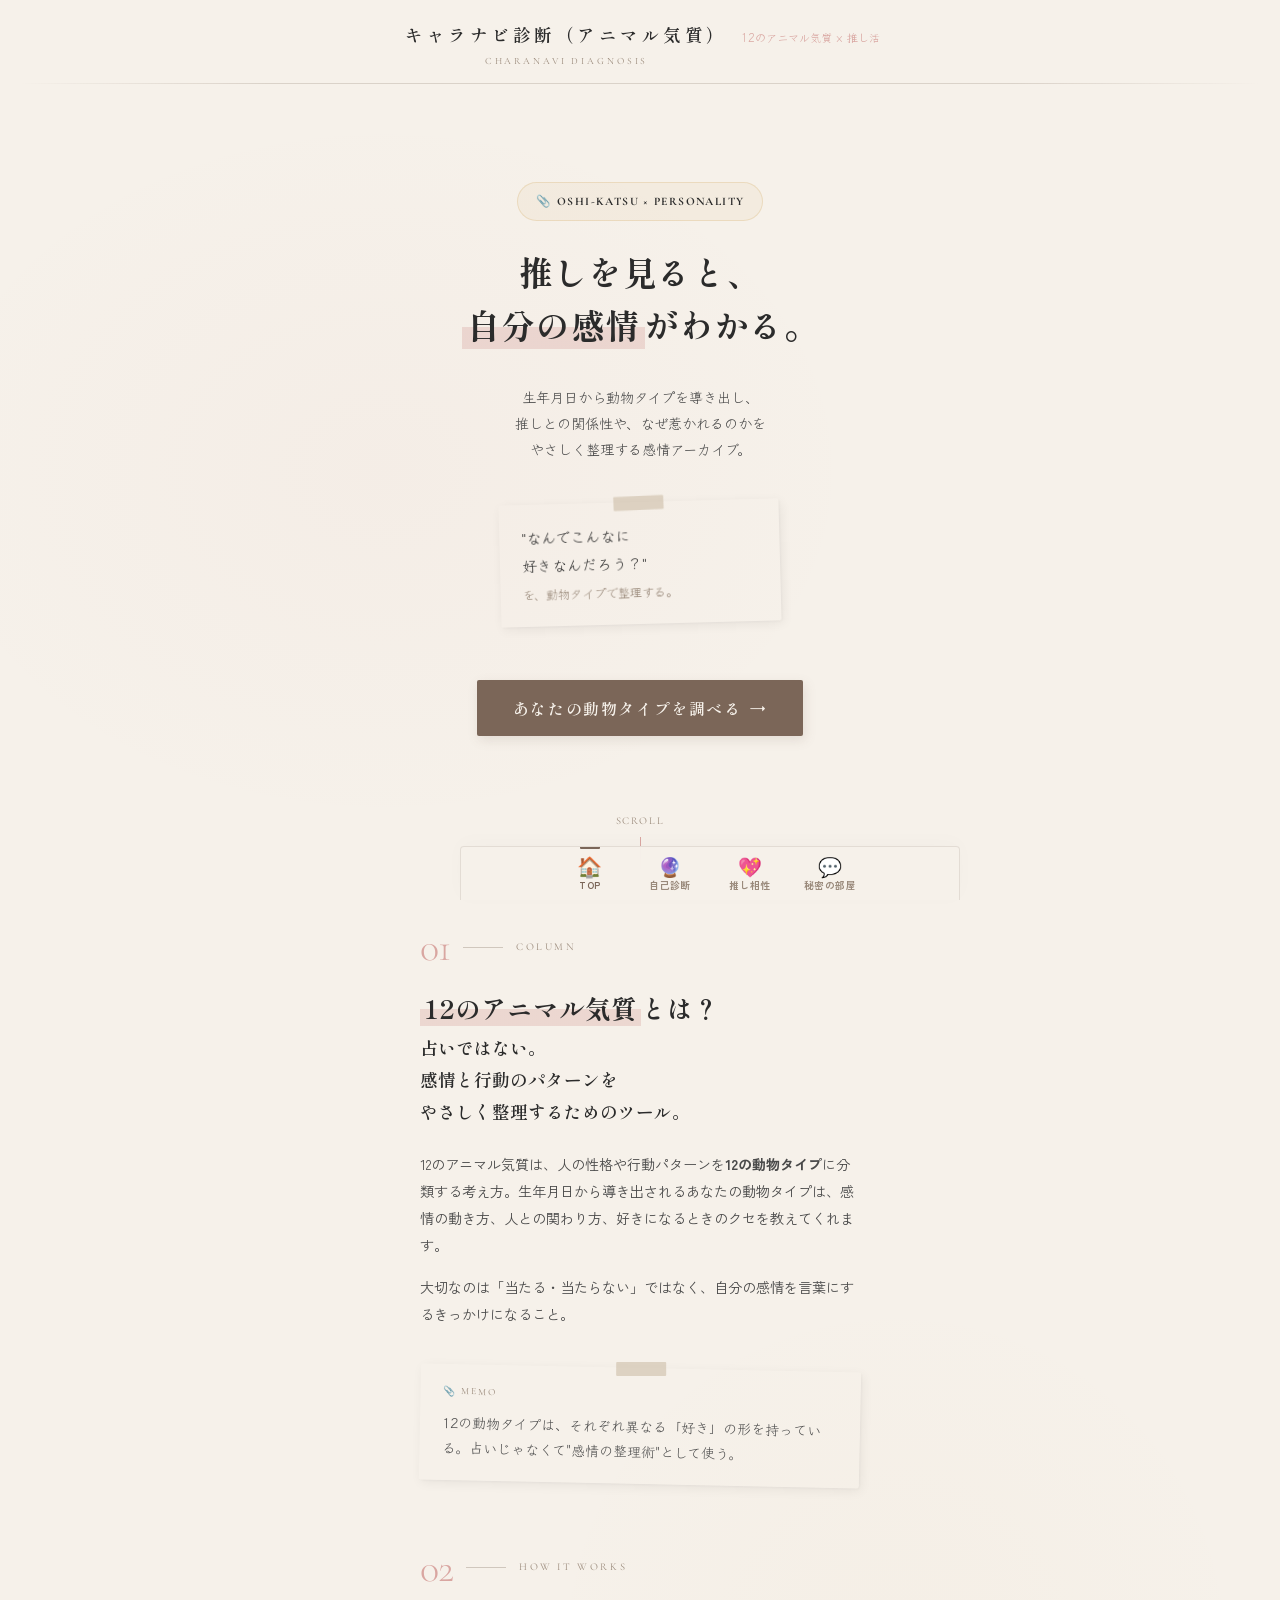
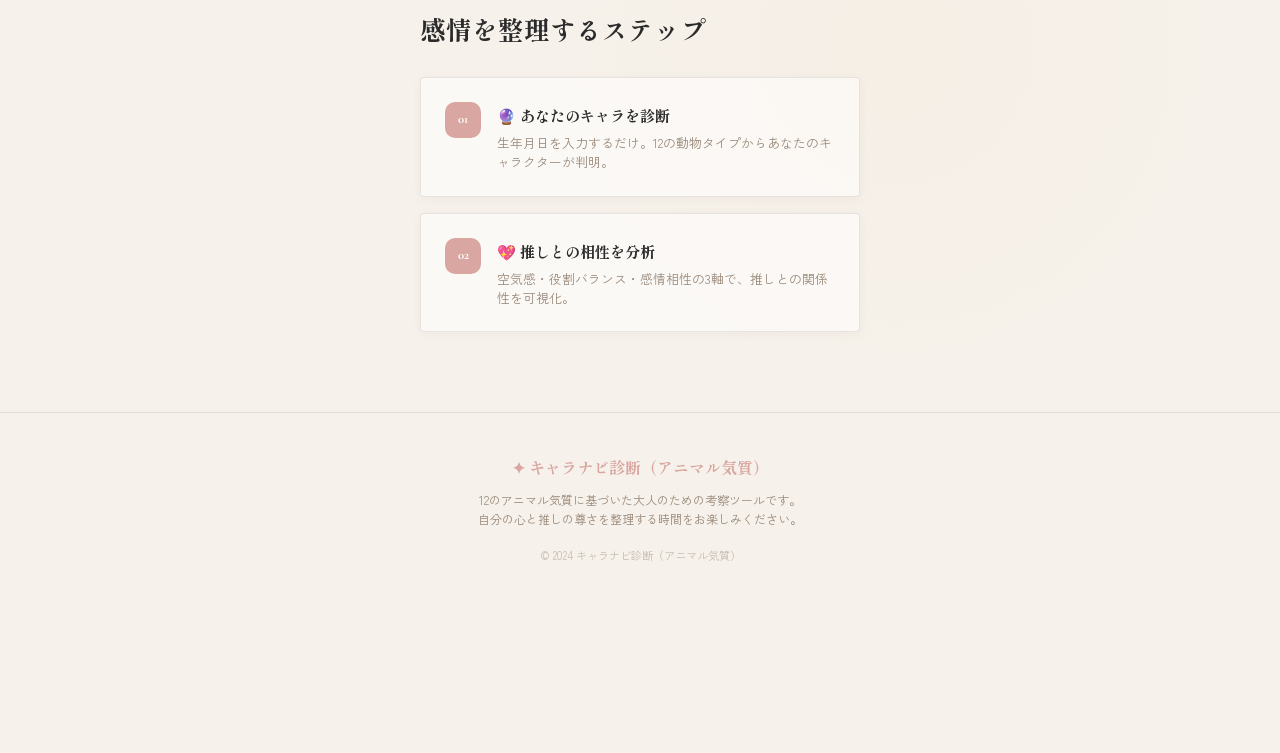
==== commit 4df9967c: "用語統一: 個性心理学→12のアニマル気質、動物占い→アニマル気質 に置き換え" ====
--- a/index.html
+++ b/index.html
@@ -3,8 +3,8 @@
 <head>
   <meta charset="UTF-8">
   <meta name="viewport" content="width=device-width, initial-scale=1.0, viewport-fit=cover">
-  <title>キャラナビ診断（動物占い） Vol.01 | 推しを知ると、自分もわかる。</title>
-  <meta name="description" content="個性心理学の動物タイプで、推しへの感情を整理する。大人のための推し活考察アーカイブ。">
+  <title>キャラナビ診断（アニマル気質） Vol.01 | 推しを知ると、自分もわかる。</title>
+  <meta name="description" content="12のアニマル気質の動物タイプで、推しへの感情を整理する。大人のための推し活考察アーカイブ。">
   <meta name="theme-color" content="#F6F1EA">
   <link rel="preconnect" href="https://fonts.googleapis.com">
   <link rel="preconnect" href="https://fonts.gstatic.com" crossorigin>
@@ -27,10 +27,10 @@
   <header class="masthead" id="masthead-main">
     <div class="masthead-inner">
       <div class="masthead-brand">
-        <h1 class="masthead-title">キャラナビ診断（動物占い）</h1>
+        <h1 class="masthead-title">キャラナビ診断（アニマル気質）</h1>
         <span class="masthead-en">CHARANAVI DIAGNOSIS</span>
       </div>
-      <span class="masthead-tagline">個性心理学 × 推し活</span>
+      <span class="masthead-tagline">12のアニマル気質 × 推し活</span>
     </div>
     <div class="masthead-rule"></div>
   </header>
@@ -85,7 +85,7 @@
         </div>
 
         <h2 class="section-title">
-          <span class="title-main"><span class="marker-highlight">個性心理学</span>とは？</span>
+          <span class="title-main"><span class="marker-highlight">12のアニマル気質</span>とは？</span>
         </h2>
 
         <div class="editorial-grid" style="display: flex; flex-direction: column; gap: 1.5rem; margin-bottom: 2.5rem;">
@@ -97,7 +97,7 @@
 
           <div class="body-text" style="font-size: 0.88rem; line-height: 1.9; color: var(--text-primary);">
             <p>
-              個性心理学は、人の性格や行動パターンを<strong>12の動物タイプ</strong>に分類する考え方。生年月日から導き出されるあなたの動物タイプは、感情の動き方、人との関わり方、好きになるときのクセを教えてくれます。
+              12のアニマル気質は、人の性格や行動パターンを<strong>12の動物タイプ</strong>に分類する考え方。生年月日から導き出されるあなたの動物タイプは、感情の動き方、人との関わり方、好きになるときのクセを教えてくれます。
             </p>
             <p style="margin-top: 1rem;">
               大切なのは「当たる・当たらない」ではなく、<span class="underline-accent">自分の感情を言葉にするきっかけ</span>になること。
@@ -139,12 +139,12 @@
 
     <!-- Footer -->
     <footer class="site-footer">
-      <div class="footer-logo">✦ キャラナビ診断（動物占い）</div>
+      <div class="footer-logo">✦ キャラナビ診断（アニマル気質）</div>
       <p class="footer-note">
-        個性心理学に基づいた大人のための考察ツールです。<br>
+        12のアニマル気質に基づいた大人のための考察ツールです。<br>
         自分の心と推しの尊さを整理する時間をお楽しみください。
       </p>
-      <p class="footer-copy">© 2024 キャラナビ診断（動物占い）</p>
+      <p class="footer-copy">© 2024 キャラナビ診断（アニマル気質）</p>
     </footer>
   </div>
 
@@ -243,7 +243,7 @@
       </div>
     </div>
     <footer class="site-footer">
-      <p class="footer-copy">© 2024 キャラナビ診断（動物占い）</p>
+      <p class="footer-copy">© 2024 キャラナビ診断（アニマル気質）</p>
     </footer>
   </div>
 
@@ -407,7 +407,7 @@
       </div>
     </div>
     <footer class="site-footer">
-      <p class="footer-copy">© 2024 キャラナビ診断（動物占い）</p>
+      <p class="footer-copy">© 2024 キャラナビ診断（アニマル気質）</p>
     </footer>
   </div>
 
@@ -492,7 +492,7 @@
       </div>
     </div>
     <footer class="site-footer">
-      <p class="footer-copy">© 2024 キャラナビ診断（動物占い）</p>
+      <p class="footer-copy">© 2024 キャラナビ診断（アニマル気質）</p>
     </footer>
   </div>
 
--- a/css/main.css
+++ b/css/main.css
@@ -1,6 +1,6 @@
 /* ============================================================
    動物キャラナビ — Magazine Editorial Design System
-   Theme: 推し考察マガジン × 個性心理学
+   Theme: 推し考察マガジン × 12のアニマル気質
    Palette: Warm Ivory × Smoky Brown × Dusty Pink × Sage Green
    Mobile-First / Editorial / anan・BRUTUS・FUDGE inspired
    ============================================================ */
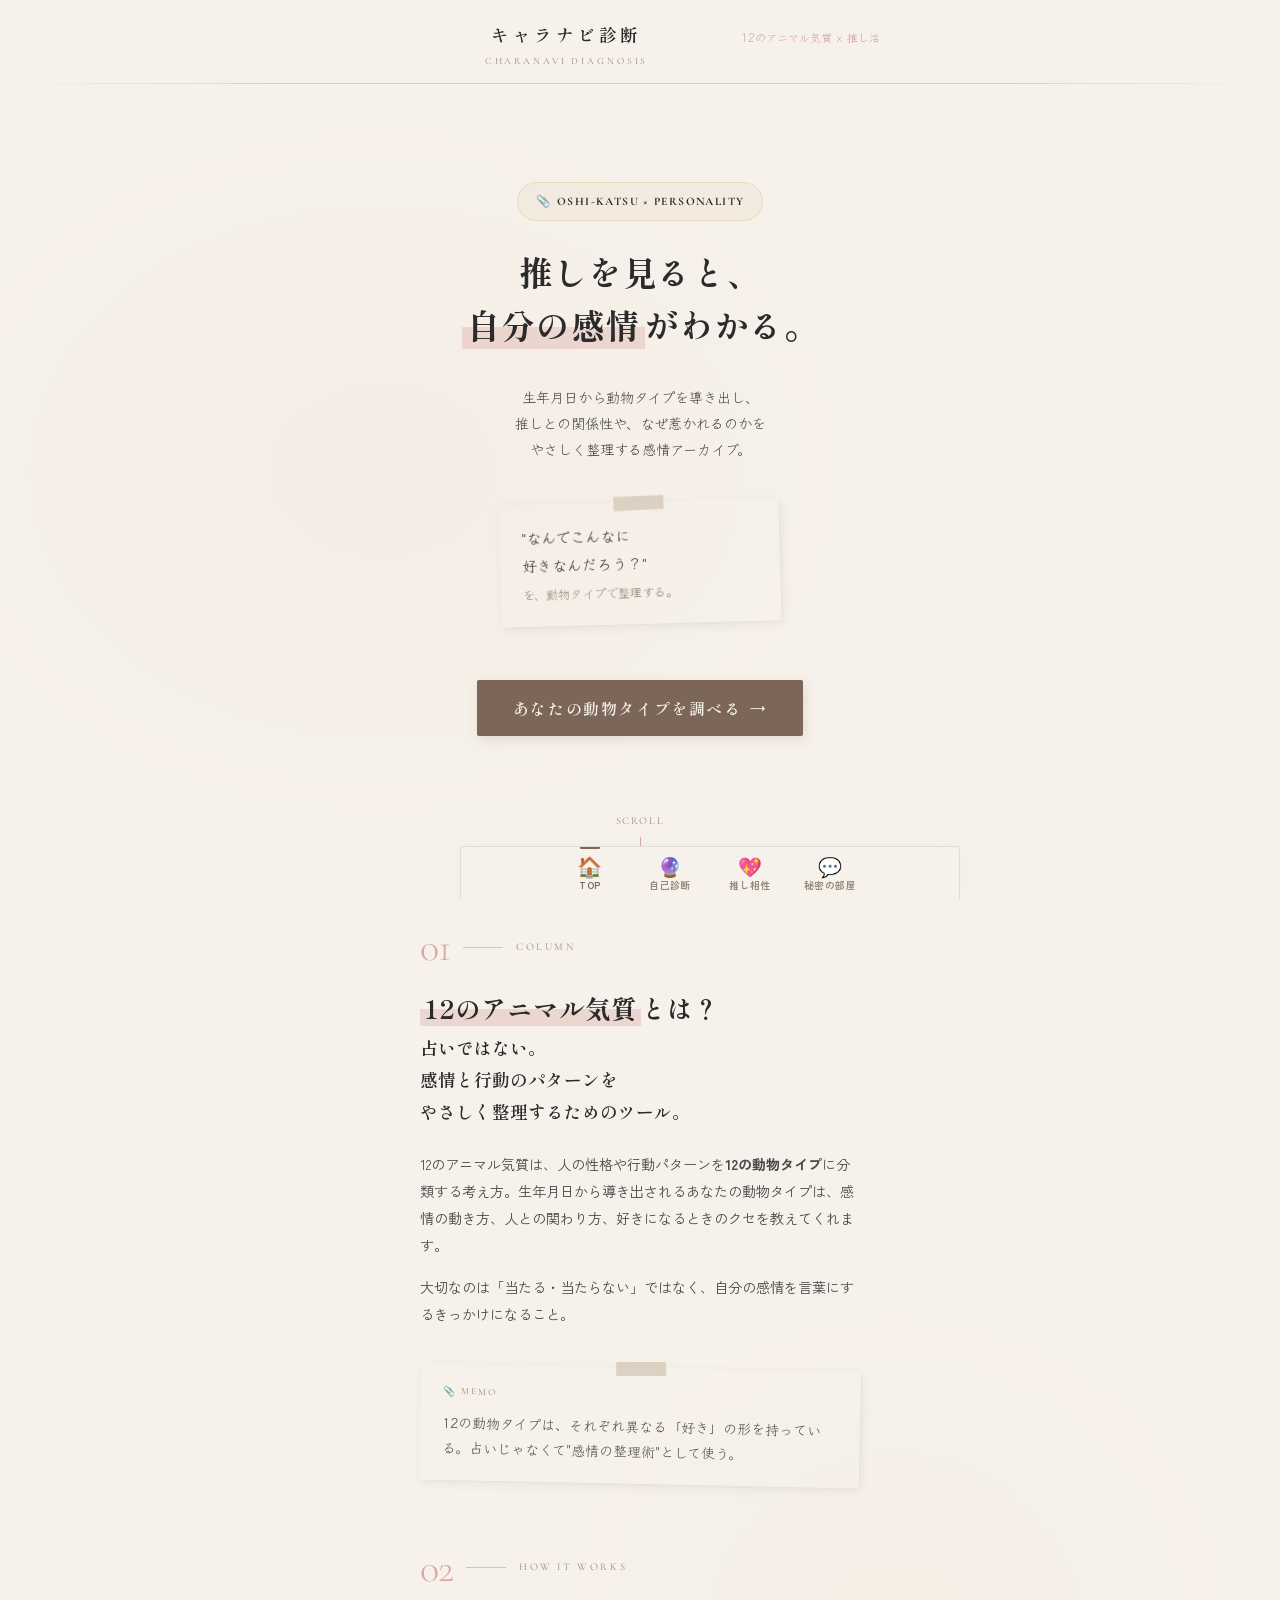
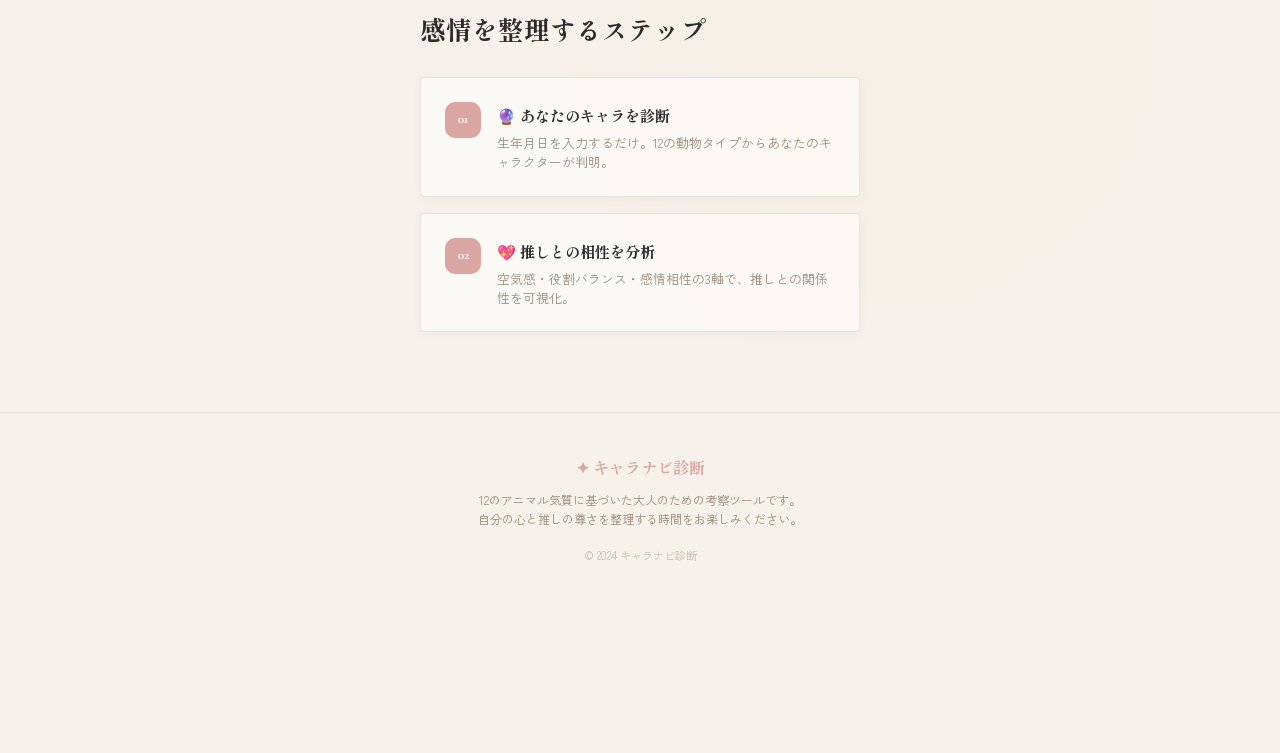
==== commit 49d37cc2: "タイトルおよびフッターから「（アニマル気質）」を除去" ====
--- a/index.html
+++ b/index.html
@@ -3,7 +3,7 @@
 <head>
   <meta charset="UTF-8">
   <meta name="viewport" content="width=device-width, initial-scale=1.0, viewport-fit=cover">
-  <title>キャラナビ診断（アニマル気質） Vol.01 | 推しを知ると、自分もわかる。</title>
+  <title>キャラナビ診断 Vol.01 | 推しを知ると、自分もわかる。</title>
   <meta name="description" content="12のアニマル気質の動物タイプで、推しへの感情を整理する。大人のための推し活考察アーカイブ。">
   <meta name="theme-color" content="#F6F1EA">
   <link rel="preconnect" href="https://fonts.googleapis.com">
@@ -27,7 +27,7 @@
   <header class="masthead" id="masthead-main">
     <div class="masthead-inner">
       <div class="masthead-brand">
-        <h1 class="masthead-title">キャラナビ診断（アニマル気質）</h1>
+        <h1 class="masthead-title">キャラナビ診断</h1>
         <span class="masthead-en">CHARANAVI DIAGNOSIS</span>
       </div>
       <span class="masthead-tagline">12のアニマル気質 × 推し活</span>
@@ -139,12 +139,12 @@
 
     <!-- Footer -->
     <footer class="site-footer">
-      <div class="footer-logo">✦ キャラナビ診断（アニマル気質）</div>
+      <div class="footer-logo">✦ キャラナビ診断</div>
       <p class="footer-note">
         12のアニマル気質に基づいた大人のための考察ツールです。<br>
         自分の心と推しの尊さを整理する時間をお楽しみください。
       </p>
-      <p class="footer-copy">© 2024 キャラナビ診断（アニマル気質）</p>
+      <p class="footer-copy">© 2024 キャラナビ診断</p>
     </footer>
   </div>
 
@@ -243,7 +243,7 @@
       </div>
     </div>
     <footer class="site-footer">
-      <p class="footer-copy">© 2024 キャラナビ診断（アニマル気質）</p>
+      <p class="footer-copy">© 2024 キャラナビ診断</p>
     </footer>
   </div>
 
@@ -407,7 +407,7 @@
       </div>
     </div>
     <footer class="site-footer">
-      <p class="footer-copy">© 2024 キャラナビ診断（アニマル気質）</p>
+      <p class="footer-copy">© 2024 キャラナビ診断</p>
     </footer>
   </div>
 
@@ -492,7 +492,7 @@
       </div>
     </div>
     <footer class="site-footer">
-      <p class="footer-copy">© 2024 キャラナビ診断（アニマル気質）</p>
+      <p class="footer-copy">© 2024 キャラナビ診断</p>
     </footer>
   </div>
 
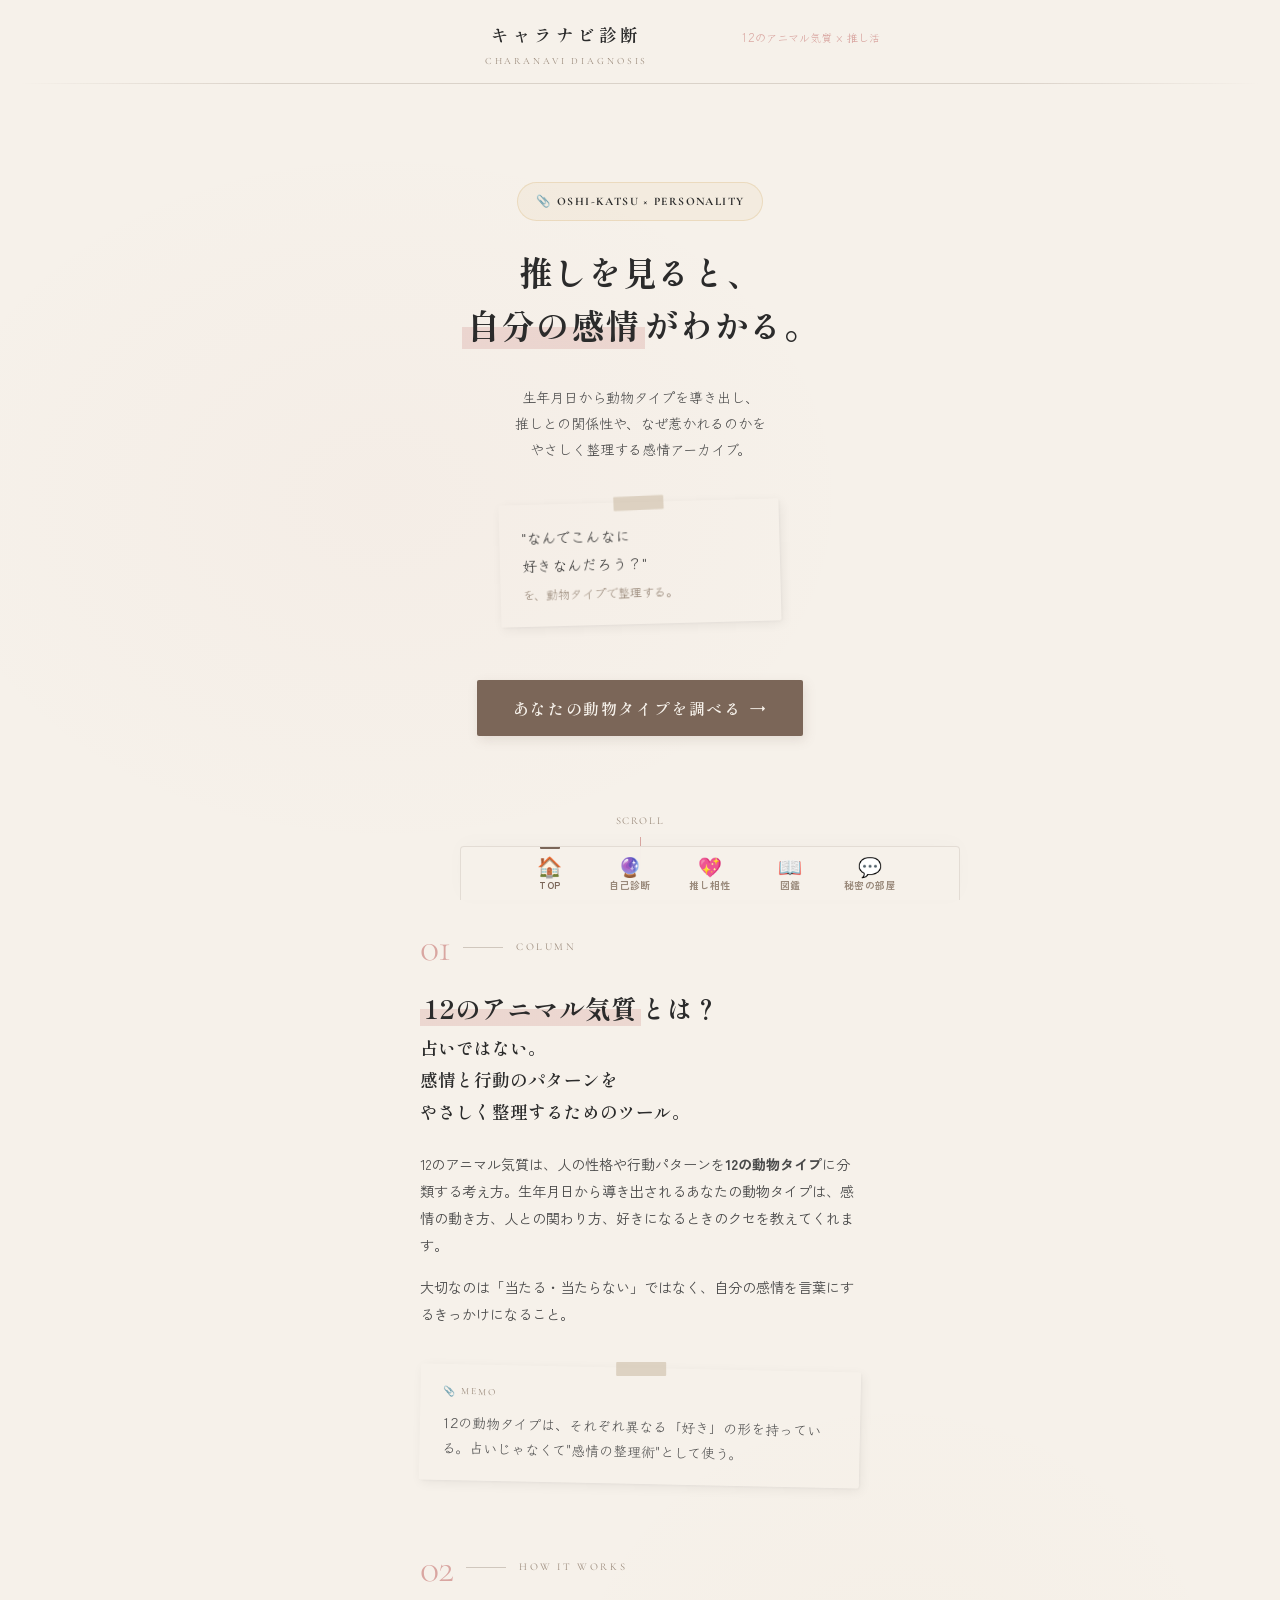
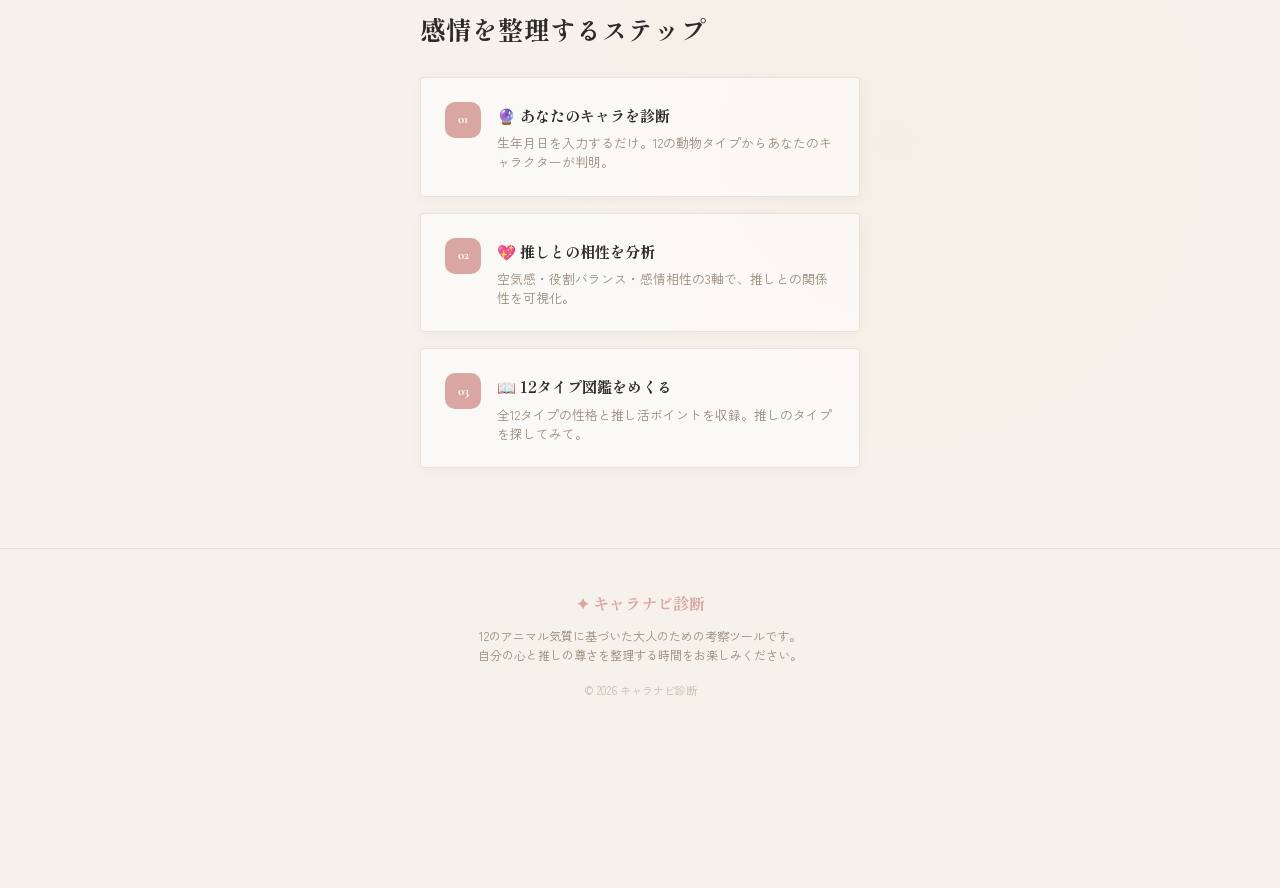
==== commit c42dcef5: "feat: サイト全体アップデート（SEO・図鑑ページ・結果保存・デザイン改善） - SEO/シェア対応: OGP・Twitterカード・canonical・構造化データ(JSON-LD)を追加 - " ====
--- a/index.html
+++ b/index.html
@@ -6,6 +6,40 @@
   <title>キャラナビ診断 Vol.01 | 推しを知ると、自分もわかる。</title>
   <meta name="description" content="12のアニマル気質の動物タイプで、推しへの感情を整理する。大人のための推し活考察アーカイブ。">
   <meta name="theme-color" content="#F6F1EA">
+  <link rel="canonical" href="https://chainonjoli.github.io/animal_navi/">
+  <link rel="icon" href="assets/favicon.svg" type="image/svg+xml">
+  <link rel="apple-touch-icon" href="assets/apple-touch-icon.png">
+
+  <!-- OGP -->
+  <meta property="og:type" content="website">
+  <meta property="og:site_name" content="キャラナビ診断">
+  <meta property="og:title" content="キャラナビ診断 Vol.01 | 推しを知ると、自分もわかる。">
+  <meta property="og:description" content="生年月日から12のアニマル気質の動物タイプを診断。推しとの相性や、なぜ惹かれるのかをやさしく整理する感情アーカイブ。">
+  <meta property="og:url" content="https://chainonjoli.github.io/animal_navi/">
+  <meta property="og:image" content="https://chainonjoli.github.io/animal_navi/assets/ogp.png">
+  <meta property="og:image:width" content="1200">
+  <meta property="og:image:height" content="630">
+  <meta property="og:locale" content="ja_JP">
+
+  <!-- Twitter Card -->
+  <meta name="twitter:card" content="summary_large_image">
+  <meta name="twitter:title" content="キャラナビ診断 Vol.01 | 推しを知ると、自分もわかる。">
+  <meta name="twitter:description" content="生年月日から12のアニマル気質の動物タイプを診断。推しとの相性を3軸で可視化する感情アーカイブ。">
+  <meta name="twitter:image" content="https://chainonjoli.github.io/animal_navi/assets/ogp.png">
+
+  <script type="application/ld+json">
+  {
+    "@context": "https://schema.org",
+    "@type": "WebApplication",
+    "name": "キャラナビ診断",
+    "url": "https://chainonjoli.github.io/animal_navi/",
+    "description": "生年月日から12のアニマル気質の動物タイプを診断し、推しとの相性を整理する推し活考察ツール。",
+    "applicationCategory": "EntertainmentApplication",
+    "operatingSystem": "Web",
+    "inLanguage": "ja",
+    "offers": { "@type": "Offer", "price": "0", "priceCurrency": "JPY" }
+  }
+  </script>
   <link rel="preconnect" href="https://fonts.googleapis.com">
   <link rel="preconnect" href="https://fonts.gstatic.com" crossorigin>
   <link href="https://fonts.googleapis.com/css2?family=Shippori+Mincho+B1:wght@400;500;600;700;800&family=Zen+Kaku+Gothic+New:wght@400;500;700&family=Klee+One:wght@400;600&family=Cormorant+Garamond:ital,wght@0,300;0,400;0,500;0,600;1,300;1,400&display=swap" rel="stylesheet">
@@ -133,6 +167,13 @@
             <div class="feature-desc">空気感・役割バランス・感情相性の3軸で、推しとの関係性を可視化。</div>
           </div>
         </div>
+        <div class="feature-card" onclick="navigateTo('zukan')" style="cursor: pointer;">
+          <div class="feature-step">03</div>
+          <div>
+            <div class="feature-title">📖 12タイプ図鑑をめくる</div>
+            <div class="feature-desc">全12タイプの性格と推し活ポイントを収録。推しのタイプを探してみて。</div>
+          </div>
+        </div>
 
       </div>
     </section>
@@ -144,7 +185,7 @@
         12のアニマル気質に基づいた大人のための考察ツールです。<br>
         自分の心と推しの尊さを整理する時間をお楽しみください。
       </p>
-      <p class="footer-copy">© 2024 キャラナビ診断</p>
+      <p class="footer-copy">© 2026 キャラナビ診断</p>
     </footer>
   </div>
 
@@ -243,7 +284,7 @@
       </div>
     </div>
     <footer class="site-footer">
-      <p class="footer-copy">© 2024 キャラナビ診断</p>
+      <p class="footer-copy">© 2026 キャラナビ診断</p>
     </footer>
   </div>
 
@@ -407,7 +448,7 @@
       </div>
     </div>
     <footer class="site-footer">
-      <p class="footer-copy">© 2024 キャラナビ診断</p>
+      <p class="footer-copy">© 2026 キャラナビ診断</p>
     </footer>
   </div>
 
@@ -492,7 +533,37 @@
       </div>
     </div>
     <footer class="site-footer">
-      <p class="footer-copy">© 2024 キャラナビ診断</p>
+      <p class="footer-copy">© 2026 キャラナビ診断</p>
+    </footer>
+  </div>
+
+  <!-- ============================================================
+       PAGE: ZUKAN（12タイプ図鑑）
+       ============================================================ -->
+  <div class="page" id="page-zukan">
+    <div class="container">
+      <div class="col-header">
+        <span class="col-num">05</span>
+        <div class="col-divider"></div>
+        <span class="col-label">ARCHIVE</span>
+      </div>
+
+      <h2 class="section-title"><span class="marker-highlight">12タイプ</span>図鑑</h2>
+      <p class="section-desc" style="margin-bottom: 2rem;">12のアニマル気質、ぜんぶ見せます。<br>推しのタイプを探すもよし、友達を思い浮かべるもよし。</p>
+
+      <!-- Group tabs -->
+      <div class="zukan-tabs" role="tablist" aria-label="グループで絞り込み">
+        <button class="zukan-tab active" data-group="ALL" onclick="filterZukan('ALL')">すべて</button>
+        <button class="zukan-tab" data-group="MOON" onclick="filterZukan('MOON')">🌙 月</button>
+        <button class="zukan-tab" data-group="EARTH" onclick="filterZukan('EARTH')">🌍 地球</button>
+        <button class="zukan-tab" data-group="SUN" onclick="filterZukan('SUN')">☀️ 太陽</button>
+      </div>
+
+      <!-- JS renders animal cards here -->
+      <div id="zukanList" class="zukan-list"></div>
+    </div>
+    <footer class="site-footer">
+      <p class="footer-copy">© 2026 キャラナビ診断</p>
     </footer>
   </div>
 
@@ -512,7 +583,10 @@
       <span class="nav-icon">💖</span>
       <span>推し相性</span>
     </button>
-
+    <button class="nav-item" data-page="zukan" onclick="navigateTo('zukan')">
+      <span class="nav-icon">📖</span>
+      <span>図鑑</span>
+    </button>
     <button class="nav-item" data-page="gpts" onclick="navigateTo('gpts')">
       <span class="nav-icon">💬</span>
       <span>秘密の部屋</span>
--- a/css/main.css
+++ b/css/main.css
@@ -2127,3 +2127,175 @@
 .btn-line:hover {
   background: var(--brown-dark) !important;
 }
+
+/* ============================================================
+   ZUKAN — 12タイプ図鑑
+   ============================================================ */
+.zukan-tabs {
+  display: flex;
+  gap: 8px;
+  margin-bottom: var(--space-lg);
+  flex-wrap: wrap;
+}
+
+.zukan-tab {
+  flex: 1;
+  min-width: 70px;
+  padding: 9px 12px;
+  background: rgba(255, 255, 255, 0.6);
+  border: 1px solid rgba(123, 102, 88, 0.15);
+  border-radius: var(--radius-sm);
+  font-family: var(--font-serif);
+  font-size: 0.8rem;
+  font-weight: 600;
+  color: var(--text-primary);
+  letter-spacing: 0.05em;
+  transition: var(--transition-fast);
+}
+
+.zukan-tab:hover {
+  background: var(--accent-light);
+  border-color: var(--accent);
+}
+
+.zukan-tab.active {
+  background: var(--brown);
+  border-color: var(--brown);
+  color: var(--bg-deep);
+}
+
+.zukan-list {
+  display: flex;
+  flex-direction: column;
+  gap: var(--space-lg);
+  margin-bottom: var(--space-xl);
+}
+
+.zukan-card {
+  position: relative;
+  background: rgba(255, 255, 255, 0.55);
+  border: 1px solid rgba(123, 102, 88, 0.15);
+  border-radius: var(--radius-lg);
+  box-shadow: 2px 4px 20px rgba(0, 0, 0, 0.04);
+  padding: var(--space-lg);
+  transition: var(--transition-smooth);
+}
+
+.zukan-card:hover {
+  transform: translateY(-2px);
+  box-shadow: 2px 8px 28px rgba(0, 0, 0, 0.07);
+}
+
+.zukan-card::before {
+  content: '';
+  position: absolute;
+  top: -7px;
+  right: 12%;
+  width: 48px;
+  height: 13px;
+  background: var(--tape-color);
+  transform: rotate(2deg);
+  border-radius: 1px;
+}
+
+.zukan-card-head {
+  display: flex;
+  align-items: center;
+  gap: 14px;
+  margin-bottom: var(--space-md);
+}
+
+.zukan-emoji {
+  font-size: 2.4rem;
+  line-height: 1;
+  filter: drop-shadow(1px 2px 2px rgba(0, 0, 0, 0.08));
+}
+
+.zukan-head-text {
+  display: flex;
+  flex-direction: column;
+  align-items: flex-start;
+  gap: 6px;
+}
+
+.zukan-name {
+  font-family: var(--font-serif);
+  font-size: 1.25rem;
+  font-weight: 700;
+  color: var(--text-dark);
+  line-height: 1.2;
+}
+
+.zukan-keyword {
+  font-family: var(--font-serif);
+  font-size: 0.95rem;
+  font-weight: 600;
+  color: var(--brown);
+  margin-bottom: var(--space-sm);
+}
+
+.zukan-text {
+  font-family: var(--font-hand);
+  font-size: 0.85rem;
+  line-height: 1.85;
+  color: var(--text-primary);
+}
+
+.zukan-oshi {
+  margin-top: var(--space-md);
+  padding: 12px 14px;
+  background: rgba(255, 255, 255, 0.45);
+  border-left: 3px solid var(--accent);
+}
+
+.zukan-oshi-label {
+  display: block;
+  font-family: var(--font-serif);
+  font-size: 0.75rem;
+  font-weight: 700;
+  color: var(--brown);
+  letter-spacing: 0.08em;
+  margin-bottom: 4px;
+}
+
+.zukan-nums {
+  margin-top: var(--space-md);
+  font-family: var(--font-en);
+  font-size: 0.68rem;
+  letter-spacing: 0.08em;
+  color: var(--text-muted);
+}
+
+/* ============================================================
+   Polish — アクセシビリティ & 微調整
+   ============================================================ */
+
+/* キーボード操作時のフォーカスリング */
+:focus-visible {
+  outline: 2px solid var(--accent);
+  outline-offset: 2px;
+}
+
+button:focus:not(:focus-visible),
+input:focus:not(:focus-visible) {
+  outline: none;
+}
+
+/* 動きを減らす設定を尊重 */
+@media (prefers-reduced-motion: reduce) {
+  *, *::before, *::after {
+    animation-duration: 0.01ms !important;
+    animation-iteration-count: 1 !important;
+    transition-duration: 0.01ms !important;
+  }
+  html { scroll-behavior: auto; }
+}
+
+/* ナビ5項目でも窮屈にならないように */
+.nav-item { min-width: 0; }
+.nav-item span:last-child {
+  white-space: nowrap;
+  overflow: hidden;
+  text-overflow: ellipsis;
+  max-width: 100%;
+}
